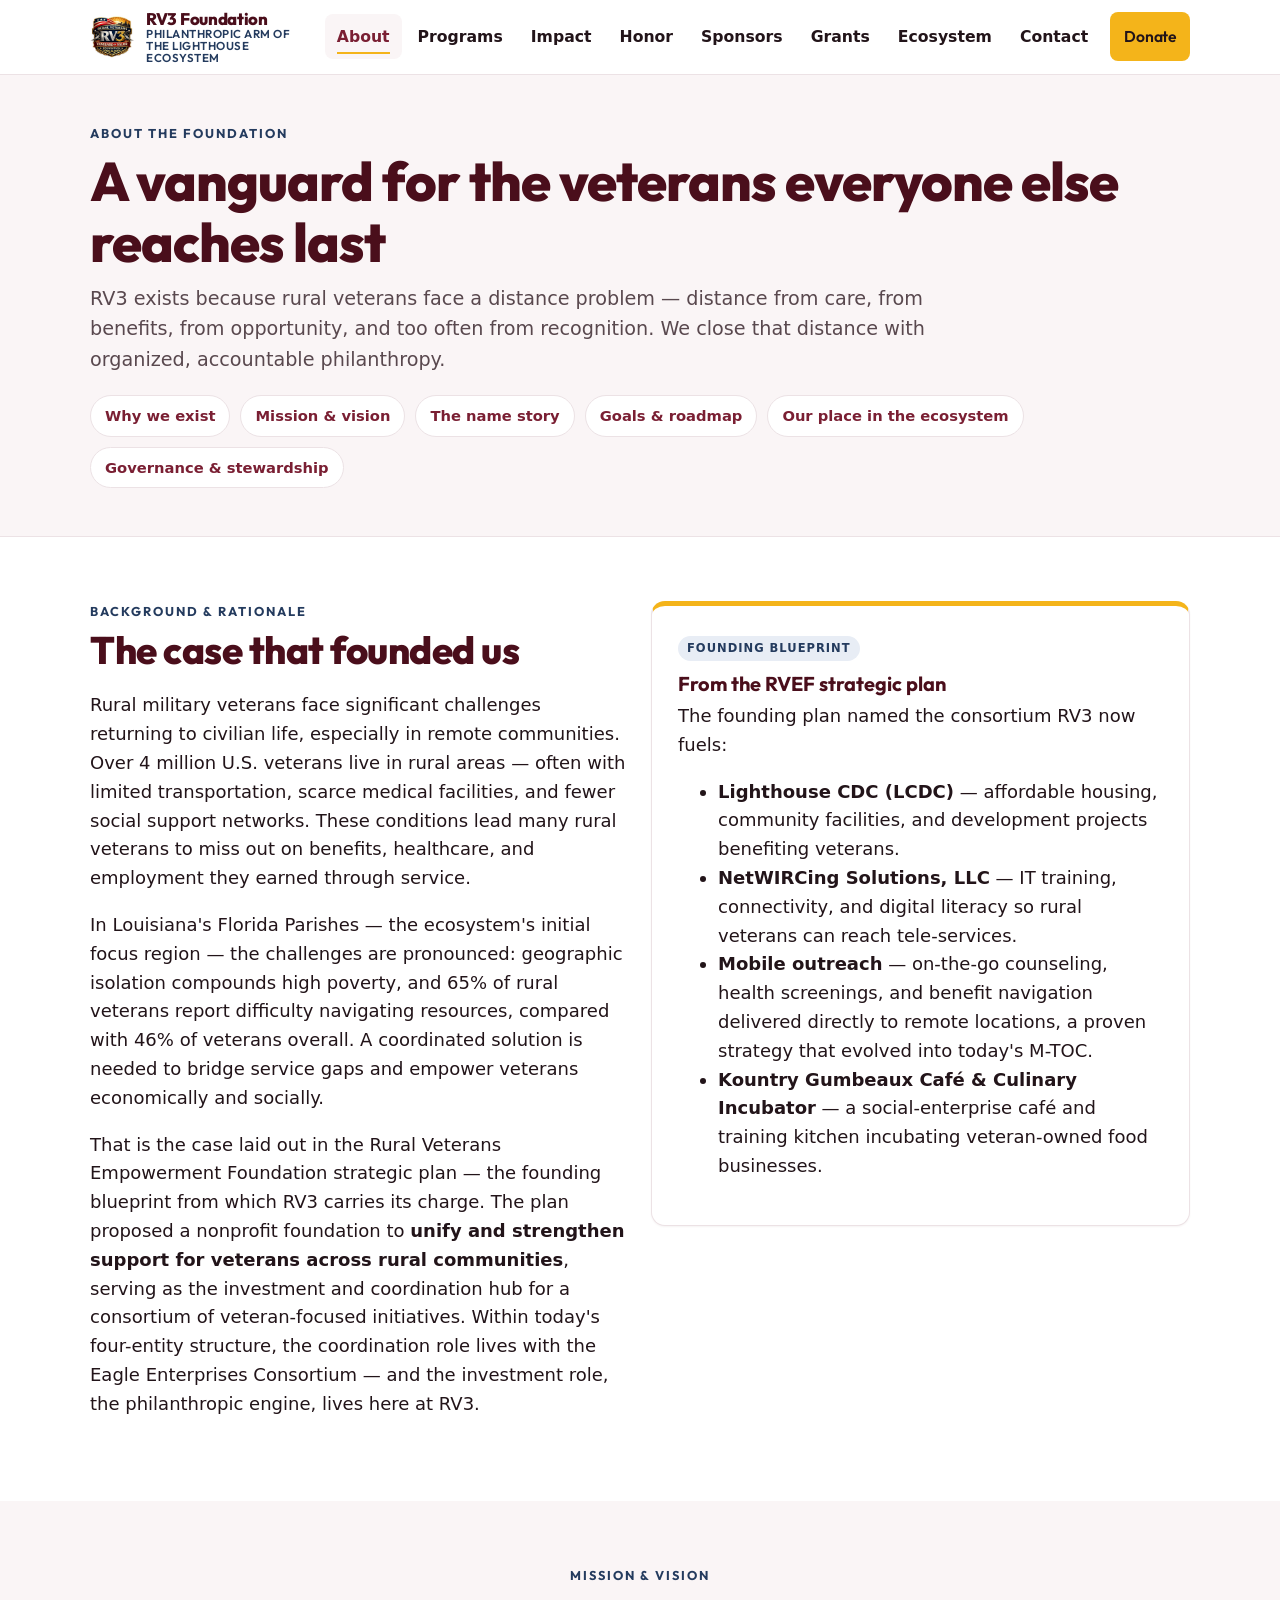
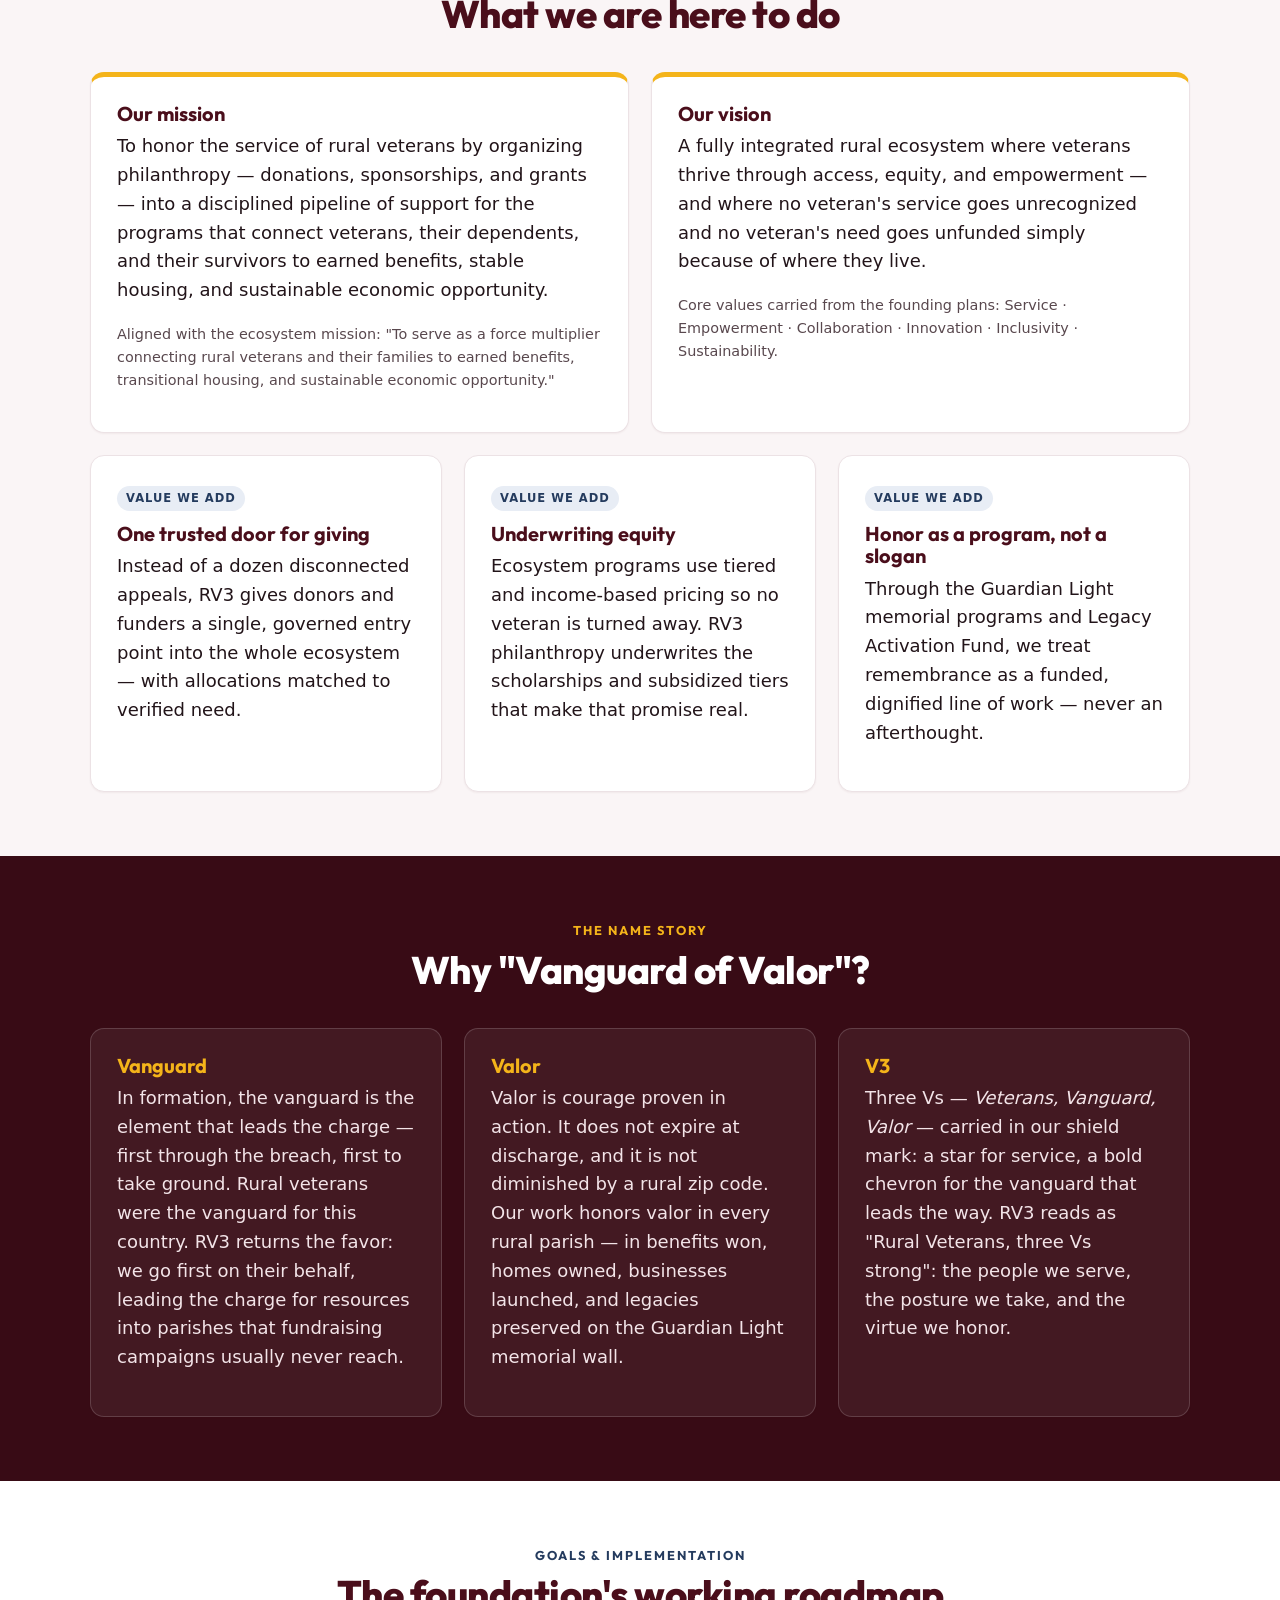
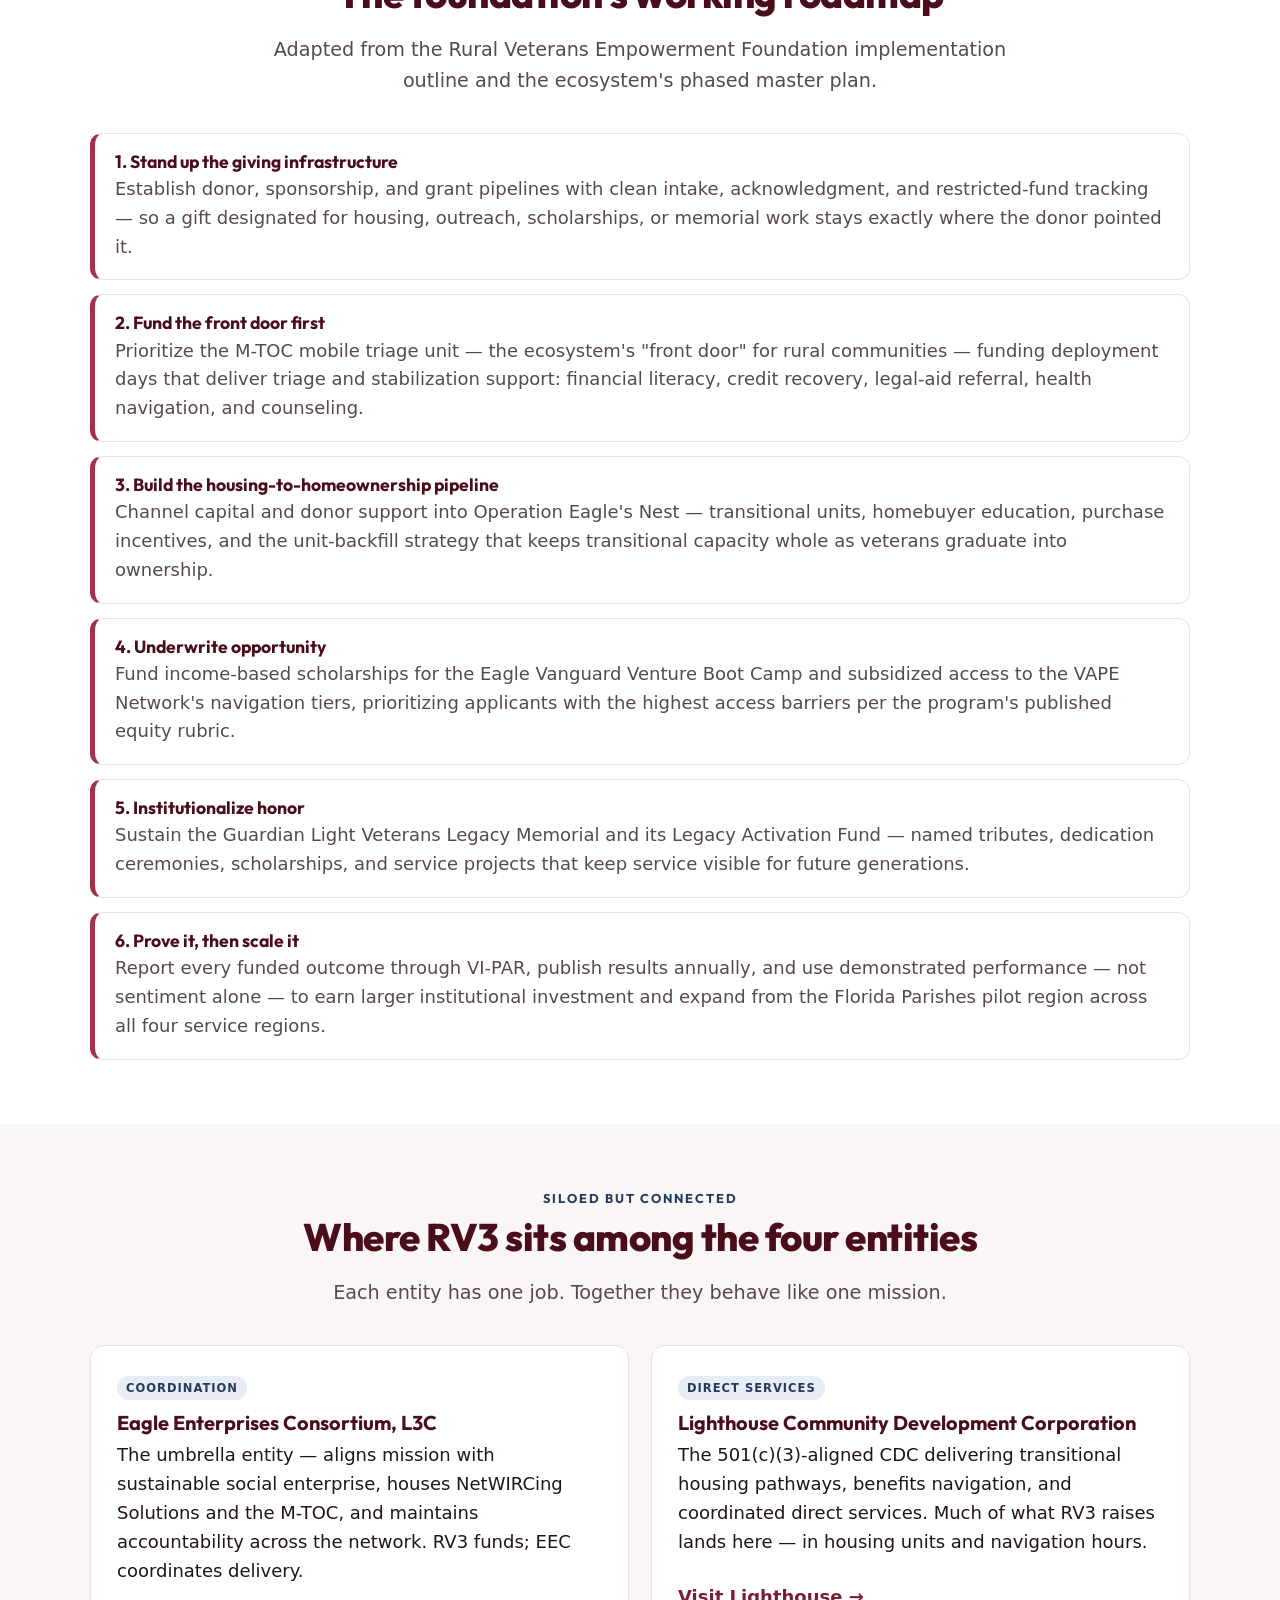
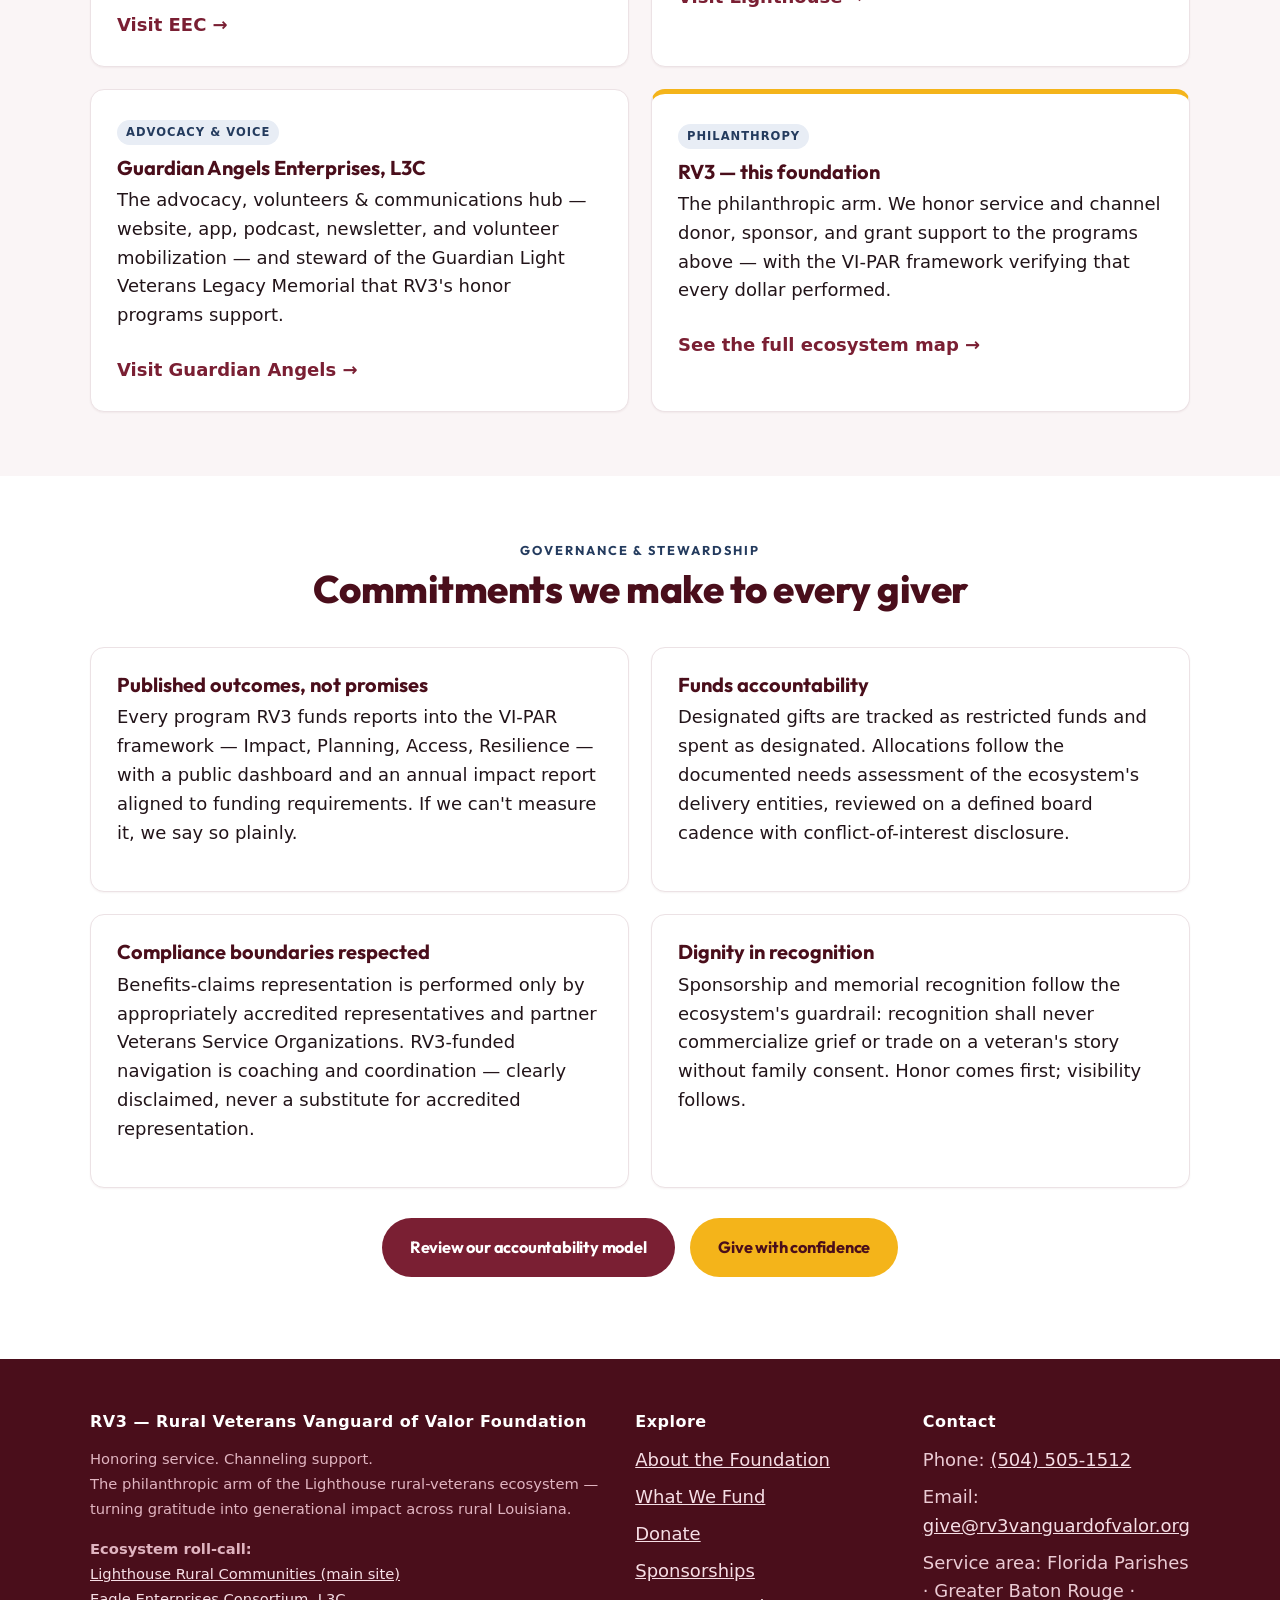
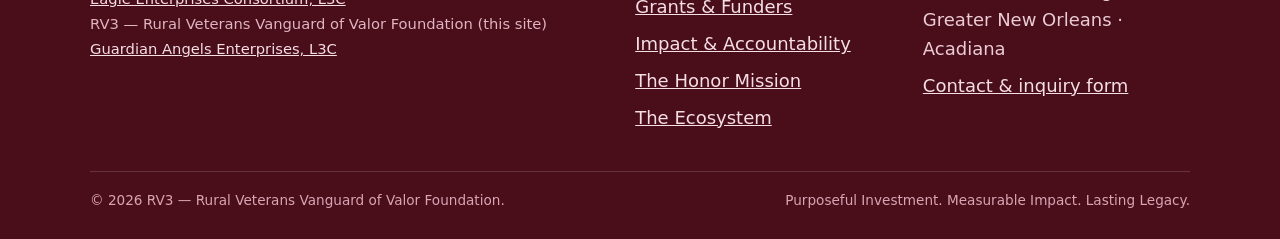
==== about.html @ c53fa7db "feat: use official entity logo as brand mark, favicon, and og-image Cropped from the main-site entit" ====
<!DOCTYPE html>
<html lang="en">
<head>
  <meta charset="UTF-8">
  <meta name="viewport" content="width=device-width, initial-scale=1.0">
  <title>About RV3 | Mission, Vision &amp; the Vanguard of Valor Story</title>
  <meta name="description" content="The mission, vision, and governance of RV3 — Rural Veterans Vanguard of Valor Foundation. Built from the Rural Veterans Empowerment Foundation strategic plan to unify and strengthen support for veterans across rural Louisiana.">
  <link rel="canonical" href="https://rv3-vanguard-of-valor.vercel.app/about">
  <meta property="og:type" content="website">
  <meta property="og:site_name" content="RV3 — Rural Veterans Vanguard of Valor Foundation">
  <meta property="og:title" content="About RV3 — Rural Veterans Vanguard of Valor Foundation">
  <meta property="og:description" content="Why a philanthropic vanguard exists for rural veterans — mission, vision, goals, and stewardship commitments.">
  <meta property="og:url" content="https://rv3-vanguard-of-valor.vercel.app/about">
  <meta property="og:image" content="https://rv3-vanguard-of-valor.vercel.app/assets/logo.png">
  <link rel="icon" type="image/png" href="assets/logo.png">
  <link rel="stylesheet" href="css/styles.css">
</head>
<body>
  <a class="skip-link" href="#main">Skip to main content</a>

  <header class="site-header">
    <div class="container">
      <nav class="nav" aria-label="Primary">
        <a class="brand" href="index.html">
          <img class="mark" src="assets/logo.png" alt="RV3 shield mark" width="44" height="44">
          <span class="brand-name">RV3 Foundation
            <span class="brand-sub">Philanthropic Arm of the Lighthouse Ecosystem</span>
          </span>
        </a>
        <button class="nav-toggle" aria-expanded="false" aria-controls="primary-nav">Menu</button>
        <ul id="primary-nav" class="nav-links">
          <li><a href="about.html" aria-current="page">About</a></li>
          <li><a href="programs.html">Programs</a></li>
          <li><a href="impact.html">Impact</a></li>
          <li><a href="honor.html">Honor</a></li>
          <li><a href="sponsors.html">Sponsors</a></li>
          <li><a href="grants.html">Grants</a></li>
          <li><a href="ecosystem.html">Ecosystem</a></li>
          <li><a href="contact.html">Contact</a></li>
          <li class="nav-cta"><a class="btn btn-gold" href="donate.html">Donate</a></li>
        </ul>
      </nav>
    </div>
  </header>

  <main id="main">

    <section class="page-hero">
      <div class="container">
        <p class="eyebrow">About the Foundation</p>
        <h1>A vanguard for the veterans everyone else reaches last</h1>
        <p class="lead" style="max-width:70ch;">RV3 exists because rural veterans face a distance problem — distance from care, from benefits, from opportunity, and too often from recognition. We close that distance with organized, accountable philanthropy.</p>
        <nav class="anchor-nav" aria-label="On this page">
          <a href="#why">Why we exist</a>
          <a href="#mission">Mission &amp; vision</a>
          <a href="#name">The name story</a>
          <a href="#roadmap">Goals &amp; roadmap</a>
          <a href="#ecosystem">Our place in the ecosystem</a>
          <a href="#stewardship">Governance &amp; stewardship</a>
        </nav>
      </div>
    </section>

    <!-- Why we exist -->
    <section class="section" id="why">
      <div class="container">
        <div class="grid grid-2" style="align-items:start;">
          <div class="prose">
            <p class="eyebrow">Background &amp; Rationale</p>
            <h2>The case that founded us</h2>
            <p>Rural military veterans face significant challenges returning to civilian life, especially in remote communities. Over 4 million U.S. veterans live in rural areas — often with limited transportation, scarce medical facilities, and fewer social support networks. These conditions lead many rural veterans to miss out on benefits, healthcare, and employment they earned through service.</p>
            <p>In Louisiana's Florida Parishes — the ecosystem's initial focus region — the challenges are pronounced: geographic isolation compounds high poverty, and 65% of rural veterans report difficulty navigating resources, compared with 46% of veterans overall. A coordinated solution is needed to bridge service gaps and empower veterans economically and socially.</p>
            <p>That is the case laid out in the Rural Veterans Empowerment Foundation strategic plan — the founding blueprint from which RV3 carries its charge. The plan proposed a nonprofit foundation to <strong>unify and strengthen support for veterans across rural communities</strong>, serving as the investment and coordination hub for a consortium of veteran-focused initiatives. Within today's four-entity structure, the coordination role lives with the Eagle Enterprises Consortium — and the investment role, the philanthropic engine, lives here at RV3.</p>
          </div>
          <div>
            <div class="card card--accent">
              <span class="tag">Founding Blueprint</span>
              <h3>From the RVEF strategic plan</h3>
              <p>The founding plan named the consortium RV3 now fuels:</p>
              <ul>
                <li><strong>Lighthouse CDC (LCDC)</strong> — affordable housing, community facilities, and development projects benefiting veterans.</li>
                <li><strong>NetWIRCing Solutions, LLC</strong> — IT training, connectivity, and digital literacy so rural veterans can reach tele-services.</li>
                <li><strong>Mobile outreach</strong> — on-the-go counseling, health screenings, and benefit navigation delivered directly to remote locations, a proven strategy that evolved into today's M-TOC.</li>
                <li><strong>Kountry Gumbeaux Café &amp; Culinary Incubator</strong> — a social-enterprise café and training kitchen incubating veteran-owned food businesses.</li>
              </ul>
            </div>
          </div>
        </div>
      </div>
    </section>

    <!-- Mission & vision -->
    <section class="section section--alt" id="mission">
      <div class="container">
        <div class="section-head">
          <p class="eyebrow">Mission &amp; Vision</p>
          <h2>What we are here to do</h2>
        </div>
        <div class="grid grid-2">
          <div class="card card--accent">
            <h3>Our mission</h3>
            <p>To honor the service of rural veterans by organizing philanthropy — donations, sponsorships, and grants — into a disciplined pipeline of support for the programs that connect veterans, their dependents, and their survivors to earned benefits, stable housing, and sustainable economic opportunity.</p>
            <p class="form-hint">Aligned with the ecosystem mission: "To serve as a force multiplier connecting rural veterans and their families to earned benefits, transitional housing, and sustainable economic opportunity."</p>
          </div>
          <div class="card card--accent">
            <h3>Our vision</h3>
            <p>A fully integrated rural ecosystem where veterans thrive through access, equity, and empowerment — and where no veteran's service goes unrecognized and no veteran's need goes unfunded simply because of where they live.</p>
            <p class="form-hint">Core values carried from the founding plans: Service · Empowerment · Collaboration · Innovation · Inclusivity · Sustainability.</p>
          </div>
        </div>
        <div class="grid grid-3" style="margin-top:22px;">
          <div class="card">
            <span class="tag">Value We Add</span>
            <h3>One trusted door for giving</h3>
            <p>Instead of a dozen disconnected appeals, RV3 gives donors and funders a single, governed entry point into the whole ecosystem — with allocations matched to verified need.</p>
          </div>
          <div class="card">
            <span class="tag">Value We Add</span>
            <h3>Underwriting equity</h3>
            <p>Ecosystem programs use tiered and income-based pricing so no veteran is turned away. RV3 philanthropy underwrites the scholarships and subsidized tiers that make that promise real.</p>
          </div>
          <div class="card">
            <span class="tag">Value We Add</span>
            <h3>Honor as a program, not a slogan</h3>
            <p>Through the Guardian Light memorial programs and Legacy Activation Fund, we treat remembrance as a funded, dignified line of work — never an afterthought.</p>
          </div>
        </div>
      </div>
    </section>

    <!-- Name story -->
    <section class="section section--dark" id="name">
      <div class="container">
        <div class="section-head">
          <p class="eyebrow" style="color:#F4B41A;">The Name Story</p>
          <h2>Why "Vanguard of Valor"?</h2>
        </div>
        <div class="grid grid-3">
          <div class="card" style="background:rgba(255,255,255,.06); border-color:rgba(255,255,255,.16);">
            <h3 style="color:#F4B41A;">Vanguard</h3>
            <p style="color:#F3E4E8;">In formation, the vanguard is the element that leads the charge — first through the breach, first to take ground. Rural veterans were the vanguard for this country. RV3 returns the favor: we go first on their behalf, leading the charge for resources into parishes that fundraising campaigns usually never reach.</p>
          </div>
          <div class="card" style="background:rgba(255,255,255,.06); border-color:rgba(255,255,255,.16);">
            <h3 style="color:#F4B41A;">Valor</h3>
            <p style="color:#F3E4E8;">Valor is courage proven in action. It does not expire at discharge, and it is not diminished by a rural zip code. Our work honors valor in every rural parish — in benefits won, homes owned, businesses launched, and legacies preserved on the Guardian Light memorial wall.</p>
          </div>
          <div class="card" style="background:rgba(255,255,255,.06); border-color:rgba(255,255,255,.16);">
            <h3 style="color:#F4B41A;">V3</h3>
            <p style="color:#F3E4E8;">Three Vs — <em>Veterans, Vanguard, Valor</em> — carried in our shield mark: a star for service, a bold chevron for the vanguard that leads the way. RV3 reads as "Rural Veterans, three Vs strong": the people we serve, the posture we take, and the virtue we honor.</p>
          </div>
        </div>
      </div>
    </section>

    <!-- Goals & roadmap -->
    <section class="section" id="roadmap">
      <div class="container">
        <div class="section-head">
          <p class="eyebrow">Goals &amp; Implementation</p>
          <h2>The foundation's working roadmap</h2>
          <p class="lead">Adapted from the Rural Veterans Empowerment Foundation implementation outline and the ecosystem's phased master plan.</p>
        </div>
        <div class="eco-list">
          <div class="eco-item">
            <div>
              <h3>1. Stand up the giving infrastructure</h3>
              <p>Establish donor, sponsorship, and grant pipelines with clean intake, acknowledgment, and restricted-fund tracking — so a gift designated for housing, outreach, scholarships, or memorial work stays exactly where the donor pointed it.</p>
            </div>
          </div>
          <div class="eco-item">
            <div>
              <h3>2. Fund the front door first</h3>
              <p>Prioritize the M-TOC mobile triage unit — the ecosystem's "front door" for rural communities — funding deployment days that deliver triage and stabilization support: financial literacy, credit recovery, legal-aid referral, health navigation, and counseling.</p>
            </div>
          </div>
          <div class="eco-item">
            <div>
              <h3>3. Build the housing-to-homeownership pipeline</h3>
              <p>Channel capital and donor support into Operation Eagle's Nest — transitional units, homebuyer education, purchase incentives, and the unit-backfill strategy that keeps transitional capacity whole as veterans graduate into ownership.</p>
            </div>
          </div>
          <div class="eco-item">
            <div>
              <h3>4. Underwrite opportunity</h3>
              <p>Fund income-based scholarships for the Eagle Vanguard Venture Boot Camp and subsidized access to the VAPE Network's navigation tiers, prioritizing applicants with the highest access barriers per the program's published equity rubric.</p>
            </div>
          </div>
          <div class="eco-item">
            <div>
              <h3>5. Institutionalize honor</h3>
              <p>Sustain the Guardian Light Veterans Legacy Memorial and its Legacy Activation Fund — named tributes, dedication ceremonies, scholarships, and service projects that keep service visible for future generations.</p>
            </div>
          </div>
          <div class="eco-item">
            <div>
              <h3>6. Prove it, then scale it</h3>
              <p>Report every funded outcome through VI-PAR, publish results annually, and use demonstrated performance — not sentiment alone — to earn larger institutional investment and expand from the Florida Parishes pilot region across all four service regions.</p>
            </div>
          </div>
        </div>
      </div>
    </section>

    <!-- Ecosystem relationship -->
    <section class="section section--alt" id="ecosystem">
      <div class="container">
        <div class="section-head">
          <p class="eyebrow">Siloed but Connected</p>
          <h2>Where RV3 sits among the four entities</h2>
          <p class="lead">Each entity has one job. Together they behave like one mission.</p>
        </div>
        <div class="grid grid-2">
          <div class="card">
            <span class="tag">Coordination</span>
            <h3>Eagle Enterprises Consortium, L3C</h3>
            <p>The umbrella entity — aligns mission with sustainable social enterprise, houses NetWIRCing Solutions and the M-TOC, and maintains accountability across the network. RV3 funds; EEC coordinates delivery.</p>
            <a class="card-cta" href="https://eagle-enterprises-consortium.vercel.app">Visit EEC</a>
          </div>
          <div class="card">
            <span class="tag">Direct Services</span>
            <h3>Lighthouse Community Development Corporation</h3>
            <p>The 501(c)(3)-aligned CDC delivering transitional housing pathways, benefits navigation, and coordinated direct services. Much of what RV3 raises lands here — in housing units and navigation hours.</p>
            <a class="card-cta" href="https://www.lighthouseruralcommunities.org">Visit Lighthouse</a>
          </div>
          <div class="card">
            <span class="tag">Advocacy &amp; Voice</span>
            <h3>Guardian Angels Enterprises, L3C</h3>
            <p>The advocacy, volunteers &amp; communications hub — website, app, podcast, newsletter, and volunteer mobilization — and steward of the Guardian Light Veterans Legacy Memorial that RV3's honor programs support.</p>
            <a class="card-cta" href="https://guardian-angels-enterprises.vercel.app">Visit Guardian Angels</a>
          </div>
          <div class="card card--accent">
            <span class="tag">Philanthropy</span>
            <h3>RV3 — this foundation</h3>
            <p>The philanthropic arm. We honor service and channel donor, sponsor, and grant support to the programs above — with the VI-PAR framework verifying that every dollar performed.</p>
            <a class="card-cta" href="ecosystem.html">See the full ecosystem map</a>
          </div>
        </div>
      </div>
    </section>

    <!-- Governance & stewardship -->
    <section class="section" id="stewardship">
      <div class="container">
        <div class="section-head">
          <p class="eyebrow">Governance &amp; Stewardship</p>
          <h2>Commitments we make to every giver</h2>
        </div>
        <div class="grid grid-2">
          <div class="card">
            <h3>Published outcomes, not promises</h3>
            <p>Every program RV3 funds reports into the VI-PAR framework — Impact, Planning, Access, Resilience — with a public dashboard and an annual impact report aligned to funding requirements. If we can't measure it, we say so plainly.</p>
          </div>
          <div class="card">
            <h3>Funds accountability</h3>
            <p>Designated gifts are tracked as restricted funds and spent as designated. Allocations follow the documented needs assessment of the ecosystem's delivery entities, reviewed on a defined board cadence with conflict-of-interest disclosure.</p>
          </div>
          <div class="card">
            <h3>Compliance boundaries respected</h3>
            <p>Benefits-claims representation is performed only by appropriately accredited representatives and partner Veterans Service Organizations. RV3-funded navigation is coaching and coordination — clearly disclaimed, never a substitute for accredited representation.</p>
          </div>
          <div class="card">
            <h3>Dignity in recognition</h3>
            <p>Sponsorship and memorial recognition follow the ecosystem's guardrail: recognition shall never commercialize grief or trade on a veteran's story without family consent. Honor comes first; visibility follows.</p>
          </div>
        </div>
        <p style="text-align:center; margin-top:30px;">
          <a class="btn btn-primary" href="impact.html">Review our accountability model</a>
          <a class="btn btn-gold" href="donate.html" style="margin-left:10px;">Give with confidence</a>
        </p>
      </div>
    </section>

  </main>

  <footer class="site-footer">
    <div class="container">
      <div class="footer-grid">
        <div>
          <h4>RV3 — Rural Veterans Vanguard of Valor Foundation</h4>
          <p class="footer-entities">Honoring service. Channeling support.<br>
          The philanthropic arm of the Lighthouse rural-veterans ecosystem — turning gratitude into generational impact across rural Louisiana.</p>
          <p class="footer-entities"><strong>Ecosystem roll-call:</strong><br>
            <a href="https://www.lighthouseruralcommunities.org">Lighthouse Rural Communities (main site)</a><br>
            <a href="https://eagle-enterprises-consortium.vercel.app">Eagle Enterprises Consortium, L3C</a><br>
            RV3 — Rural Veterans Vanguard of Valor Foundation (this site)<br>
            <a href="https://guardian-angels-enterprises.vercel.app">Guardian Angels Enterprises, L3C</a>
          </p>
        </div>
        <div>
          <h4>Explore</h4>
          <ul>
            <li><a href="about.html">About the Foundation</a></li>
            <li><a href="programs.html">What We Fund</a></li>
            <li><a href="donate.html">Donate</a></li>
            <li><a href="sponsors.html">Sponsorships</a></li>
            <li><a href="grants.html">Grants &amp; Funders</a></li>
            <li><a href="impact.html">Impact &amp; Accountability</a></li>
            <li><a href="honor.html">The Honor Mission</a></li>
            <li><a href="ecosystem.html">The Ecosystem</a></li>
          </ul>
        </div>
        <div>
          <h4>Contact</h4>
          <ul>
            <li>Phone: <a href="tel:+15045051512">(504) 505-1512</a></li>
            <li>Email: <a href="mailto:give@rv3vanguardofvalor.org">give@rv3vanguardofvalor.org</a></li>
            <li>Service area: Florida Parishes · Greater Baton Rouge · Greater New Orleans · Acadiana</li>
            <li><a href="contact.html">Contact &amp; inquiry form</a></li>
          </ul>
        </div>
      </div>
      <div class="footer-bottom">
        <span>© <span id="year">2026</span> RV3 — Rural Veterans Vanguard of Valor Foundation.</span>
        <span>Purposeful Investment. Measurable Impact. Lasting Legacy.</span>
      </div>
    </div>
  </footer>

  <script src="js/main.js"></script>
</body>
</html>
---- css/styles.css ----
/* ============================================================
   RV3 — Rural Veterans Vanguard of Valor Foundation
   Philanthropic arm of the Lighthouse rural-veterans ecosystem.
   Design system: patriot crimson / gold / slate navy on white.
   Adapted from the Lighthouse ecosystem base system.
   Text colors chosen for WCAG 2.2 AA contrast on white.
   ============================================================ */

@import url('https://fonts.googleapis.com/css2?family=Outfit:wght@500;600;700;800;900&display=swap');

:root {
  /* Brand — RV3 identity tokens */
  --crimson-900: #4A0E1B;  /* deep patriot crimson — headings, footer */
  --crimson-700: #7A1F33;  /* primary text-safe crimson on white */
  --red-500:     #A33249;  /* mid crimson — accents, borders */
  --gold-500:    #F4B41A;  /* accents/borders ONLY, never text on white */
  --gold-600:    #9A6A00;  /* gold dark enough for text on white if needed */
  --navy-700:    #243B5E;  /* slate-navy support — eyebrows/tags, text-safe */
  --navy-500:    #3A5B8C;  /* lighter navy for gradients */

  --ink:    #221419;   /* near-black with crimson cast, body text */
  --muted:  #59484E;   /* secondary text, passes AA on white */
  --line:   #ECE2E5;   /* hairlines */
  --bg:     #FFFFFF;
  --bg-alt: #FAF5F6;   /* very light crimson wash */
  --bg-dark:#380B15;   /* dark crimson section */

  --maxw: 1140px;
  --radius: 14px;
  --shadow: 0 6px 24px rgba(74,14,27,.10);
  --shadow-lg: 0 14px 40px rgba(74,14,27,.16);
  --font: "Segoe UI", system-ui, -apple-system, Roboto, Helvetica, Arial, sans-serif;
  --font-display: "Outfit", "Segoe UI", system-ui, sans-serif;
  --ease: cubic-bezier(0.16, 1, 0.3, 1);
}

* { box-sizing: border-box; }
html { scroll-behavior: smooth; }

body {
  margin: 0;
  font-family: var(--font);
  color: var(--ink);
  background: var(--bg);
  font-size: 18px;
  line-height: 1.6;
  -webkit-font-smoothing: antialiased;
}

img { max-width: 100%; height: auto; display: block; }
a { color: var(--crimson-700); }
a:hover { color: var(--red-500); }

/* Skip link for keyboard/screen-reader users */
.skip-link {
  position: absolute; left: -999px; top: 0;
  background: var(--crimson-900); color: #fff; padding: 12px 18px;
  z-index: 1000; border-radius: 0 0 8px 0;
}
.skip-link:focus { left: 0; color:#fff; }

/* Visible focus everywhere */
a:focus-visible, button:focus-visible, input:focus-visible,
select:focus-visible, textarea:focus-visible, [tabindex]:focus-visible {
  outline: 3px solid var(--gold-500);
  outline-offset: 2px;
}

.container { width: 100%; max-width: var(--maxw); margin: 0 auto; padding: 0 20px; }
.sr-only {
  position: absolute; width: 1px; height: 1px; padding: 0; margin: -1px;
  overflow: hidden; clip: rect(0,0,0,0); white-space: nowrap; border: 0;
}

/* ---------- Typography ---------- */
h1, h2, h3 { font-family: var(--font-display); line-height: 1.12; color: var(--crimson-900); margin: 0 0 .5em; }
h1 { font-size: clamp(2.1rem, 5.4vw, 3.4rem); letter-spacing: -1px; font-weight: 800; }
h2 { font-size: clamp(1.7rem, 3.6vw, 2.4rem); letter-spacing: -.5px; font-weight: 800; }
h3 { font-size: 1.25rem; }
p { margin: 0 0 1em; }
.lead { font-size: 1.2rem; color: var(--muted); }
.eyebrow {
  text-transform: uppercase; letter-spacing: 2px; font-size: .8rem; font-weight: 700;
  color: var(--navy-700); margin: 0 0 .6em;
}

/* ---------- Buttons ---------- */
.btn {
  display: inline-block; font-family: var(--font-display); font-weight: 700; font-size: 1.02rem;
  padding: 14px 26px; border-radius: 999px; text-decoration: none; letter-spacing: -.2px;
  border: 2px solid transparent; cursor: pointer;
  transition: transform .2s var(--ease), box-shadow .2s var(--ease), background .2s var(--ease);
  min-height: 48px;
}
.btn:hover { transform: translateY(-2px); box-shadow: 0 10px 22px rgba(74,14,27,.18); }
.btn:active { transform: translateY(0) scale(.98); }
.btn-primary { background: var(--crimson-700); color: #fff; }
.btn-primary:hover { background: var(--crimson-900); color:#fff; }
.btn-gold { background: var(--gold-500); color: var(--crimson-900); }
.btn-gold:hover { background: var(--gold-600); color:#fff; }
.btn-ghost { background: transparent; color: var(--crimson-700); border-color: var(--crimson-700); }
.btn-ghost:hover { background: var(--crimson-700); color:#fff; }
.btn-block { display:block; width:100%; text-align:center; }

/* ---------- Header / nav ---------- */
.site-header { position: sticky; top: 0; z-index: 100; background: #fff; border-bottom: 1px solid var(--line); }
.nav { display: flex; align-items: center; justify-content: space-between; gap: 16px; padding: 10px 0; }
.brand { display: flex; align-items: center; gap: 12px; text-decoration: none; color: var(--crimson-900); }
.brand .mark { width: 44px; height: 44px; flex: 0 0 44px; }
.brand .brand-name { font-weight: 800; font-size: 1.05rem; line-height: 1.05; color: var(--crimson-900); }
.brand .brand-sub { display:block; font-weight: 600; font-size: .72rem; letter-spacing: .5px; color: var(--navy-700); text-transform: uppercase; }

.nav-links { display: flex; align-items: center; gap: 4px; list-style: none; margin: 0; padding: 0; }
.nav-links a {
  display: block; padding: 10px 12px; text-decoration: none; color: var(--ink);
  font-weight: 600; font-size: .98rem; border-radius: 8px;
}
.nav-links a:hover, .nav-links a[aria-current="page"] { background: var(--bg-alt); color: var(--crimson-700); }
.nav-cta { margin-left: 6px; }

.nav-toggle {
  display: none; background: var(--crimson-700); color:#fff; border: 0; border-radius: 10px;
  padding: 10px 14px; font-size: 1rem; font-weight: 700; cursor: pointer; min-height: 44px;
}

@media (max-width: 1060px) {
  .nav-toggle { display: inline-block; }
  .nav-links {
    display: none; position: absolute; left: 0; right: 0; top: 100%;
    flex-direction: column; align-items: stretch; gap: 0;
    background: #fff; border-bottom: 1px solid var(--line); padding: 8px 16px 16px;
    box-shadow: var(--shadow);
  }
  .nav-links.open { display: flex; }
  .nav-links a { padding: 14px 8px; border-bottom: 1px solid var(--line); }
  .nav-cta { margin: 10px 0 0; }
  .site-header .container { position: relative; }
}

/* ---------- Sections ---------- */
.section { padding: 64px 0; }
.section--alt { background: var(--bg-alt); }
.section--dark { background: var(--bg-dark); color: #F3E4E8; }
.section--dark h1, .section--dark h2, .section--dark h3 { color: #fff; }
.section--dark .lead { color: #E2C3CC; }
.section-head { max-width: 760px; margin: 0 auto 36px; text-align: center; }

/* ---------- Hero ---------- */
.hero {
  background:
    radial-gradient(900px 400px at 80% -10%, rgba(244,180,26,.18), transparent 60%),
    linear-gradient(160deg, var(--crimson-900), var(--crimson-700) 70%);
  color: #fff; padding: 72px 0 80px;
}
.hero h1 { color: #fff; max-width: 18ch; }
.hero .lead { color: #F2D9DF; max-width: 60ch; }
.hero .hero-ctas { display: flex; flex-wrap: wrap; gap: 14px; margin-top: 26px; }
.hero .trust-row { margin-top: 28px; color:#E8C6CF; font-size:.95rem; display:flex; flex-wrap:wrap; gap:8px 22px; }
.hero .trust-row b { color:#fff; }

/* ---------- Grid / cards ---------- */
.grid { display: grid; gap: 22px; }
.grid-2 { grid-template-columns: repeat(2, 1fr); }
.grid-3 { grid-template-columns: repeat(3, 1fr); }
.grid-4 { grid-template-columns: repeat(4, 1fr); }
@media (max-width: 900px) { .grid-3, .grid-4 { grid-template-columns: repeat(2, 1fr); } }
@media (max-width: 600px) { .grid-2, .grid-3, .grid-4 { grid-template-columns: 1fr; } }

.card {
  background: #fff; border: 1px solid var(--line); border-radius: var(--radius);
  padding: 26px; box-shadow: 0 1px 2px rgba(74,14,27,.05); height: 100%;
  transition: transform .25s var(--ease), box-shadow .25s var(--ease), border-color .25s var(--ease);
}
.card:hover { transform: translateY(-4px); box-shadow: var(--shadow-lg); border-color: #E3CDD3; }
.card .card-cta { transition: transform .2s var(--ease); }
.card:hover .card-cta { transform: translateX(3px); }
.card--accent { border-top: 5px solid var(--gold-500); }
.card h3 { margin-bottom: .35em; }
.card .tag { display:inline-block; font-size:.72rem; font-weight:700; letter-spacing:1px; text-transform:uppercase;
  color: var(--navy-700); background: #E8EDF5; padding: 3px 9px; border-radius: 999px; margin-bottom: 12px; }
.card .card-cta { display:inline-block; margin-top: 8px; font-weight:700; text-decoration:none; color: var(--crimson-700); }
.card .card-cta::after { content: " →"; }

.icon-badge {
  width: 52px; height: 52px; border-radius: 12px; display:grid; place-items:center;
  background: var(--bg-alt); margin-bottom: 14px; color: var(--crimson-700); font-size: 1.5rem;
}

/* ---------- Ecosystem rows ---------- */
.eco-list { display:grid; gap: 14px; }
.eco-item { display:flex; gap:16px; align-items:flex-start; background:#fff; border:1px solid var(--line);
  border-left: 5px solid var(--red-500); border-radius: 12px; padding: 18px 20px; }
.eco-item h3 { margin: 0 0 .2em; font-size: 1.1rem; }
.eco-item p { margin: 0; color: var(--muted); }

/* ---------- Stats ---------- */
.stats { display:grid; grid-template-columns: repeat(4,1fr); gap: 18px; }
@media (max-width: 700px){ .stats { grid-template-columns: repeat(2,1fr); } }
.stat { text-align:center; padding: 18px; }
.stat b { display:block; font-size: 2rem; color: var(--gold-600); }
.stat span { color: var(--muted); font-size: .95rem; }
/* On the dark band, stats must be light for contrast */
.section--dark .stat b { color: #F4B41A; }
.section--dark .stat span { color: #F3E4E8; }

/* Metric cards — clickable stat tiles that link out to a live dashboard. */
.metric-grid { display:grid; grid-template-columns: repeat(4,1fr); gap: 18px; }
@media (max-width: 860px){ .metric-grid { grid-template-columns: repeat(2,1fr); } }
@media (max-width: 480px){ .metric-grid { grid-template-columns: 1fr; } }
a.metric-card {
  display: block; text-align: center; text-decoration: none;
  background: #fff; border: 1px solid var(--line); border-radius: var(--radius);
  padding: 26px 18px; box-shadow: 0 1px 2px rgba(74,14,27,.05);
  transition: transform .25s var(--ease), box-shadow .25s var(--ease), border-color .25s var(--ease);
}
a.metric-card:hover { transform: translateY(-4px); box-shadow: var(--shadow-lg); border-color: #E3CDD3; }
.metric-card .metric-value { font-family: var(--font-display); font-weight: 900; font-size: 2.5rem; color: var(--gold-600); line-height: 1; }
.metric-card .metric-label { display: block; color: var(--ink); font-weight: 600; font-size: .92rem; margin-top: 10px; }
.metric-card .metric-trend {
  display: inline-block; margin-top: 12px; font-size: .72rem; font-weight: 700; letter-spacing: .3px;
  padding: 3px 10px; border-radius: 999px; background: #E8EDF5; color: var(--navy-700);
}
.metric-card .metric-view { display: block; margin-top: 14px; font-size: .82rem; font-weight: 700; color: var(--crimson-700); }
.metric-card .metric-view::after { content: " \2192"; }

/* ---------- Forms ---------- */
.form-wrap { background:#fff; border:1px solid var(--line); border-radius: var(--radius); padding: 28px; box-shadow: var(--shadow); }
.field { margin-bottom: 18px; }
.field label { display:block; font-weight: 700; margin-bottom: 6px; color: var(--ink); }
.field .req { color: #B00020; }
.field input, .field select, .field textarea {
  width: 100%; padding: 13px 14px; font-size: 1rem; font-family: inherit;
  border: 2px solid var(--line); border-radius: 10px; background: #fff; color: var(--ink);
}
.field input:focus, .field select:focus, .field textarea:focus { border-color: var(--red-500); }
.field textarea { min-height: 120px; resize: vertical; }
.checkrow { display:grid; grid-template-columns: repeat(2,1fr); gap: 8px 18px; }
@media (max-width:600px){ .checkrow { grid-template-columns:1fr; } }
.checkrow label { font-weight: 500; display:flex; gap:10px; align-items:center; }
.checkrow input { width:auto; }
.form-hint { font-size: .9rem; color: var(--muted); }
.form-status { margin-top: 16px; padding: 14px 16px; border-radius: 10px; font-weight: 600; display:none; }
.form-status.show { display:block; }
.form-status.ok { background:#E8EDF5; color: var(--navy-700); border:1px solid #C4D2E6; }
.form-status.err { background:#FDECEE; color:#B00020; border:1px solid #f3c2c8; }

/* ---------- CTA band (slate-navy support color) ---------- */
.cta-band { background: linear-gradient(160deg, var(--navy-700), var(--navy-500)); color:#fff; }
.cta-band h2 { color:#fff; }
.cta-band .lead { color:#D7E1EF; }
.cta-band .btn-ghost { color:#fff; border-color:#fff; }
.cta-band .btn-ghost:hover { background:#fff; color: var(--navy-700); }

/* ---------- Footer ---------- */
.site-footer { background: var(--crimson-900); color: #EBCBD4; padding: 50px 0 28px; }
.site-footer a { color: #F6DEE5; }
.footer-grid { display:grid; grid-template-columns: 2fr 1fr 1fr; gap: 30px; }
@media (max-width: 800px){ .footer-grid { grid-template-columns: 1fr; } }
.site-footer h4 { color:#fff; margin: 0 0 12px; font-size: 1rem; letter-spacing:.5px; }
.site-footer ul { list-style:none; margin:0; padding:0; }
.site-footer li { margin-bottom: 8px; }
.footer-entities { font-size:.92rem; line-height:1.7; color:#E0B4C0; }
.footer-bottom { border-top:1px solid rgba(255,255,255,.15); margin-top: 30px; padding-top: 18px;
  font-size:.85rem; color:#D9A5B3; display:flex; flex-wrap:wrap; justify-content:space-between; gap:10px; }

/* ---------- Images (graceful: missing files hide themselves) ---------- */
.entity-logo {
  width: 76px; height: 76px; flex: 0 0 76px; object-fit: contain;
  border-radius: 12px; background: #fff; padding: 6px; border: 1px solid var(--line);
}
.entity-logo--dark { background: #0c0c0c; border-color: #0c0c0c; }
.embed-16x9 { position: relative; width: 100%; aspect-ratio: 16 / 9; border-radius: var(--radius);
  overflow: hidden; box-shadow: var(--shadow); border: 1px solid var(--line); background: #0c0c0c; }
.embed-16x9 iframe { position: absolute; inset: 0; width: 100%; height: 100%; border: 0; }
.brandshot {
  width: 100%; border-radius: var(--radius); border: 1px solid var(--line);
  box-shadow: var(--shadow); object-fit: cover; background: var(--bg-alt);
}
figure.media { margin: 0; }
figure.media figcaption { font-size: .92rem; color: var(--muted); margin-top: 10px; text-align: center; }
.hero-seal {
  width: clamp(180px, 26vw, 300px); height: auto; filter: drop-shadow(0 14px 34px rgba(0,0,0,.35));
}

/* ---------- Misc ---------- */
.breadcrumb { font-size:.9rem; color: var(--muted); padding: 14px 0 0; }
.page-hero { background: var(--bg-alt); padding: 48px 0; border-bottom:1px solid var(--line); }
.page-hero h1 { margin-bottom:.2em; }
.anchor-nav { display:flex; flex-wrap:wrap; gap:10px; margin-top: 18px; }
.anchor-nav a { background:#fff; border:1px solid var(--line); padding:8px 14px; border-radius:999px;
  text-decoration:none; font-weight:600; font-size:.92rem; color: var(--crimson-700); }
.anchor-nav a:hover { background: var(--crimson-700); color:#fff; }
.prose { max-width: 760px; }
.prose ul { padding-left: 1.2em; }
.prose li { margin-bottom: .4em; }
.tiers { display:grid; grid-template-columns:repeat(3,1fr); gap:22px; }
@media (max-width:800px){ .tiers{ grid-template-columns:1fr; } }
.tier { border:1px solid var(--line); border-radius:var(--radius); padding:26px; background:#fff; box-shadow:var(--shadow); }
.tier.featured { border:2px solid var(--gold-500); }
.tier .price { font-size:1.8rem; font-weight:800; color:var(--crimson-700); margin:.2em 0; }
.notice { background:#FFF8E6; border:1px solid var(--gold-500); border-radius:12px; padding:16px 18px; color:#5a4a12; }

/* ---------- Taste pass: display brand, kinetic links, hero beam ---------- */
.brand .brand-name { font-family: var(--font-display); letter-spacing: -.3px; }
.eyebrow { font-family: var(--font-display); }

/* Animated underline on primary nav (desktop) */
@media (min-width: 1061px) {
  .nav-links > li:not(.nav-cta) > a { position: relative; }
  .nav-links > li:not(.nav-cta) > a::after {
    content: ""; position: absolute; left: 12px; right: 12px; bottom: 5px; height: 2px;
    background: var(--gold-500); transform: scaleX(0); transform-origin: left;
    transition: transform .25s var(--ease);
  }
  .nav-links > li:not(.nav-cta) > a:hover::after,
  .nav-links > li:not(.nav-cta) > a[aria-current="page"]::after { transform: scaleX(1); }
}

/* Hero: slow sweeping honor beam behind the headline (decorative, gold on crimson) */
.hero { position: relative; overflow: hidden; }
.hero::before {
  content: ""; position: absolute; top: -20%; right: -10%; width: 70%; height: 140%;
  background: conic-gradient(from 200deg at 70% 30%, rgba(244,180,26,.20), transparent 28%, transparent 72%, rgba(244,180,26,.14));
  filter: blur(6px); pointer-events: none; transform-origin: 70% 30%;
  animation: beam 14s linear infinite; z-index: 0;
}
.hero .container { position: relative; z-index: 1; }
@keyframes beam { to { transform: rotate(360deg); } }

/* Section rhythm: a touch more air at the top of the page */
.hero { padding-top: 84px; }

/* Tier featured subtle lift */
.tier.featured { transform: translateY(-6px); }
.tier { transition: transform .25s var(--ease), box-shadow .25s var(--ease); }
.tier:hover { transform: translateY(-8px); box-shadow: var(--shadow-lg); }

/* Accessibility: honor reduced-motion — kill all non-essential motion */
@media (prefers-reduced-motion: reduce) {
  * { animation-duration: .001ms !important; animation-iteration-count: 1 !important;
      transition-duration: .001ms !important; scroll-behavior: auto !important; }
  .hero::before { animation: none; }
}
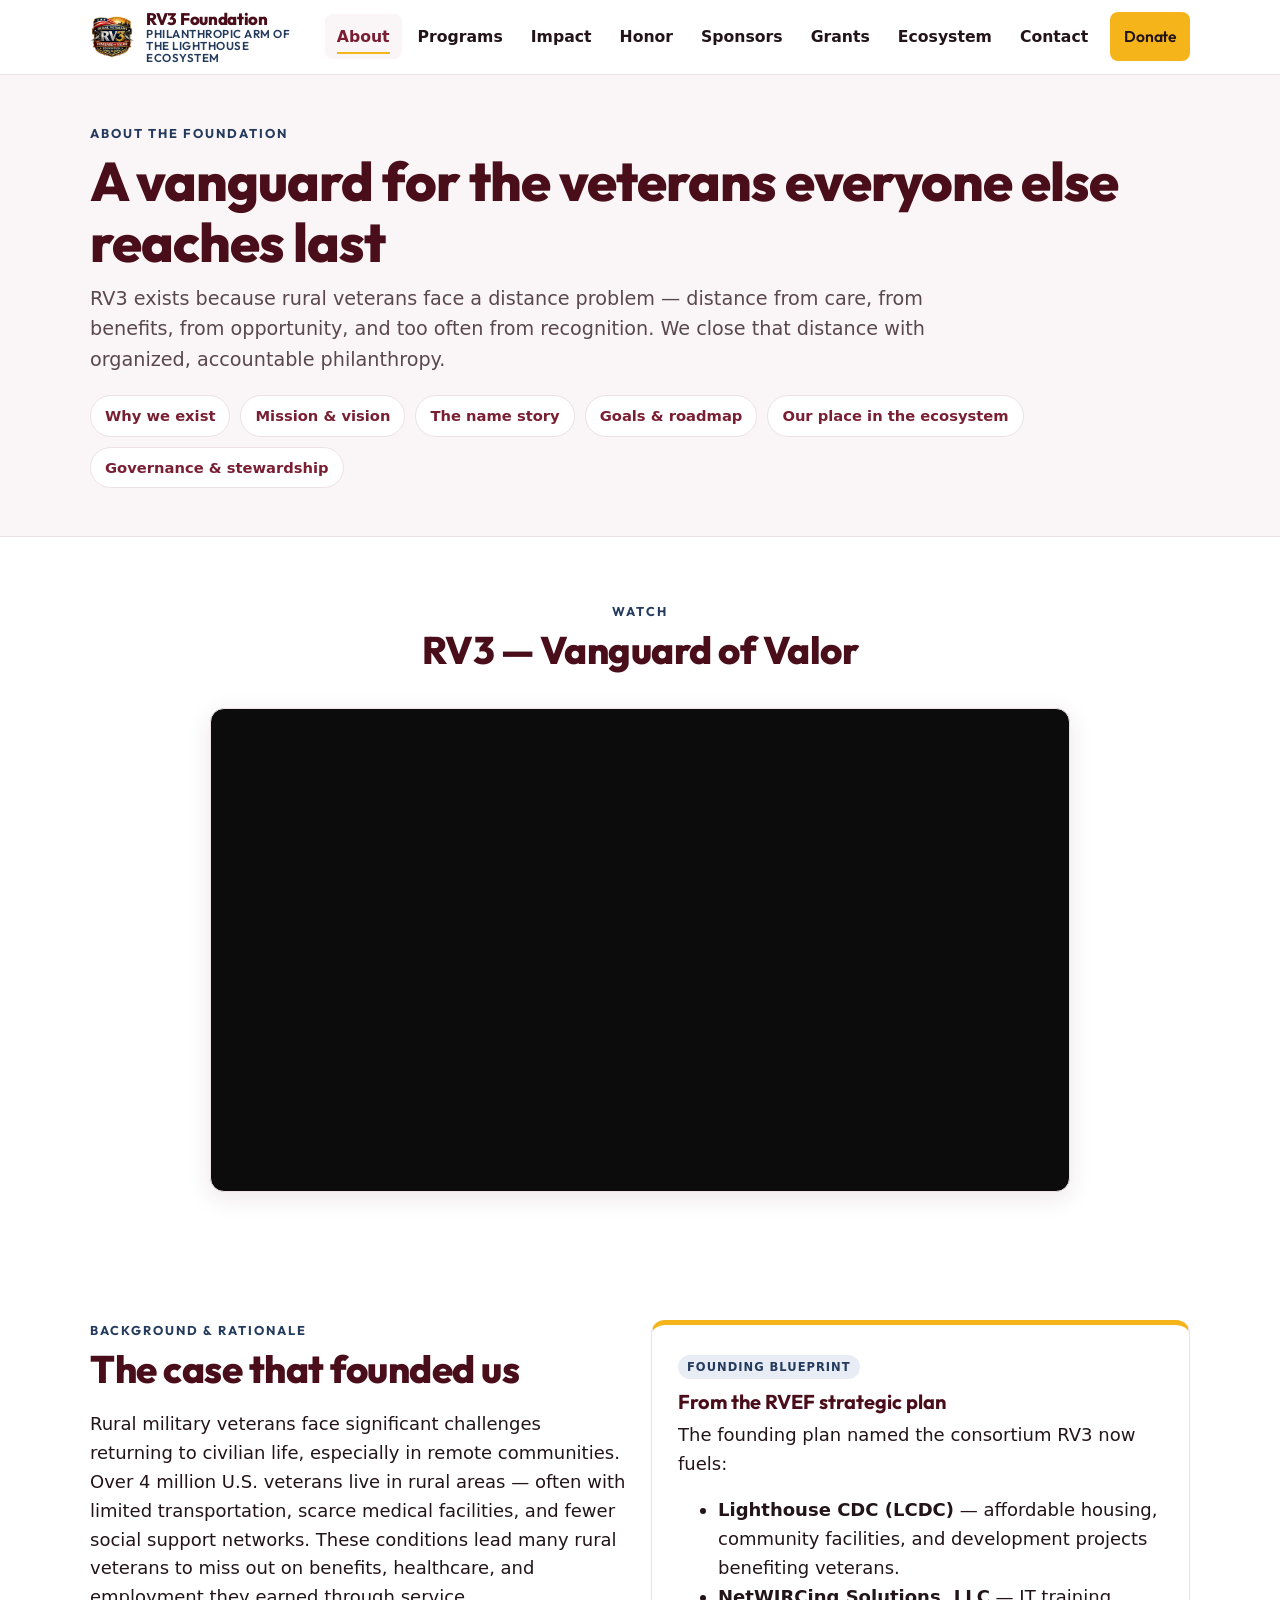
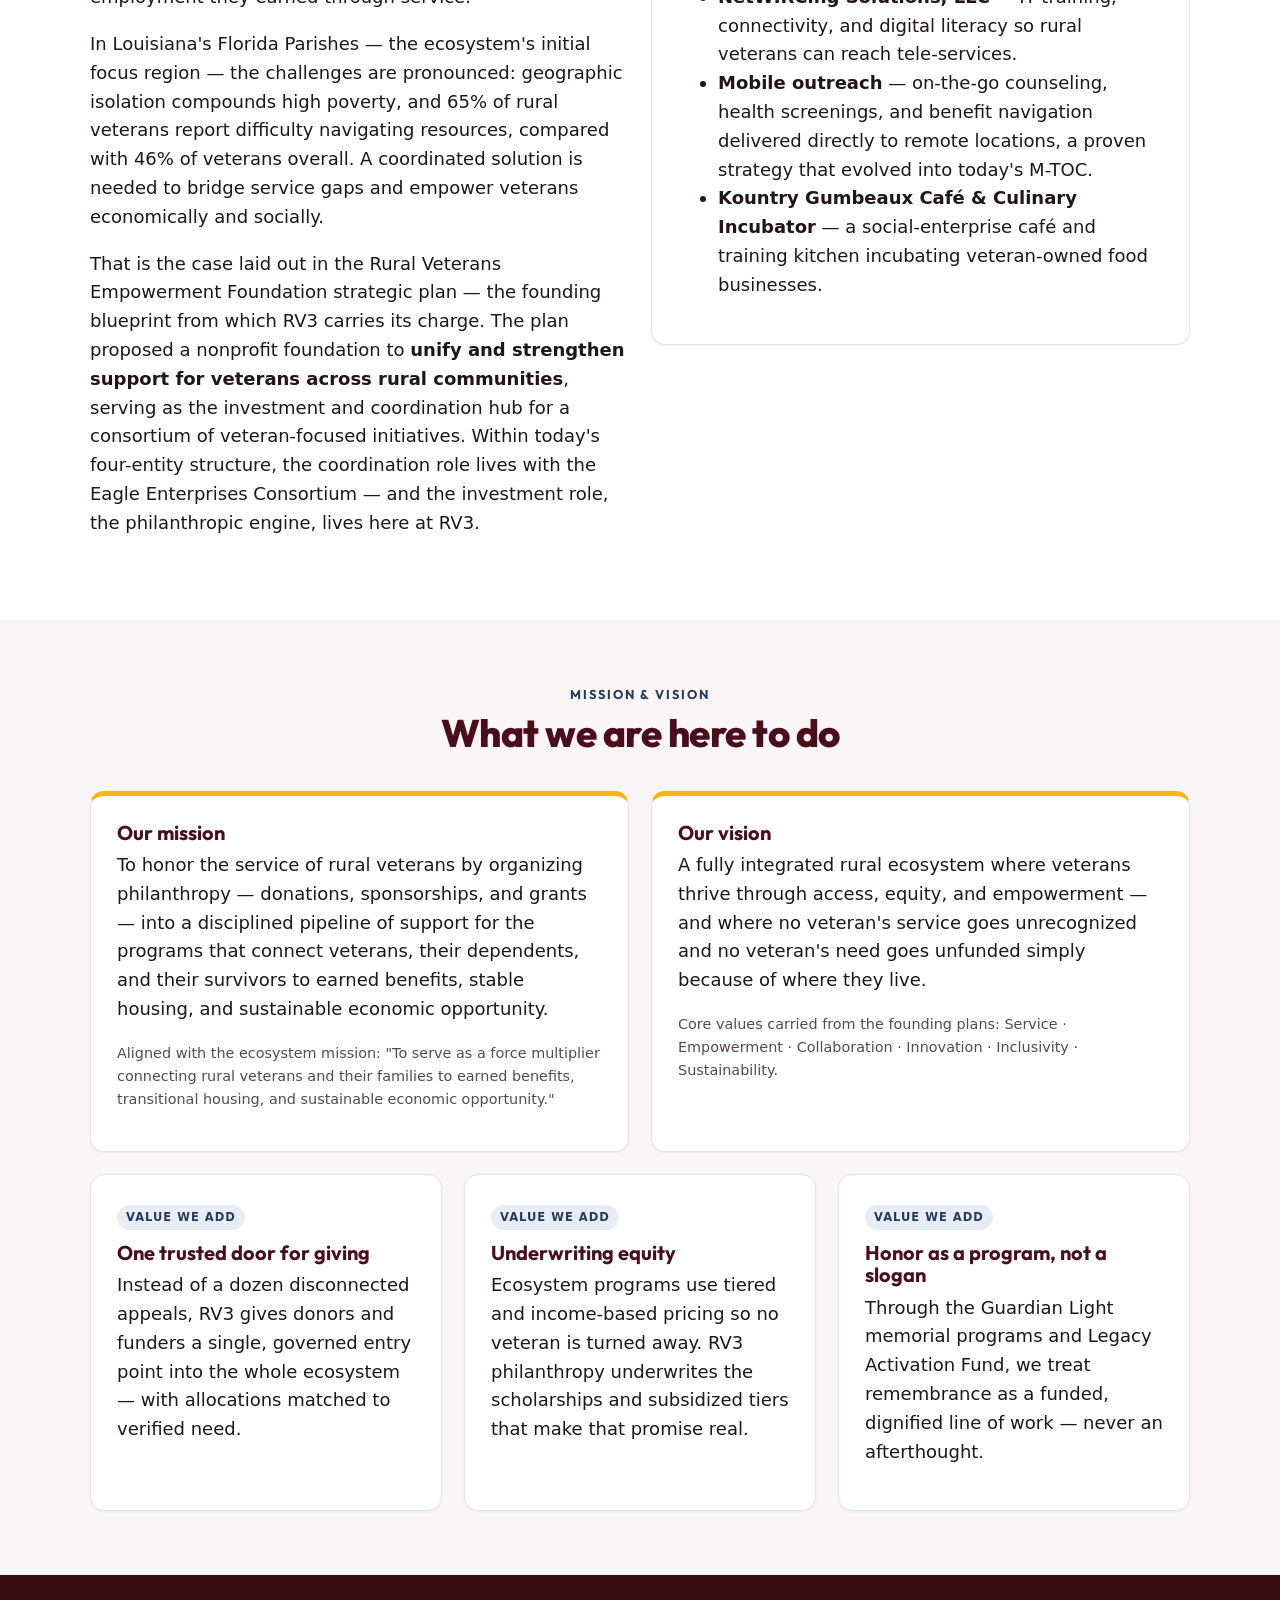
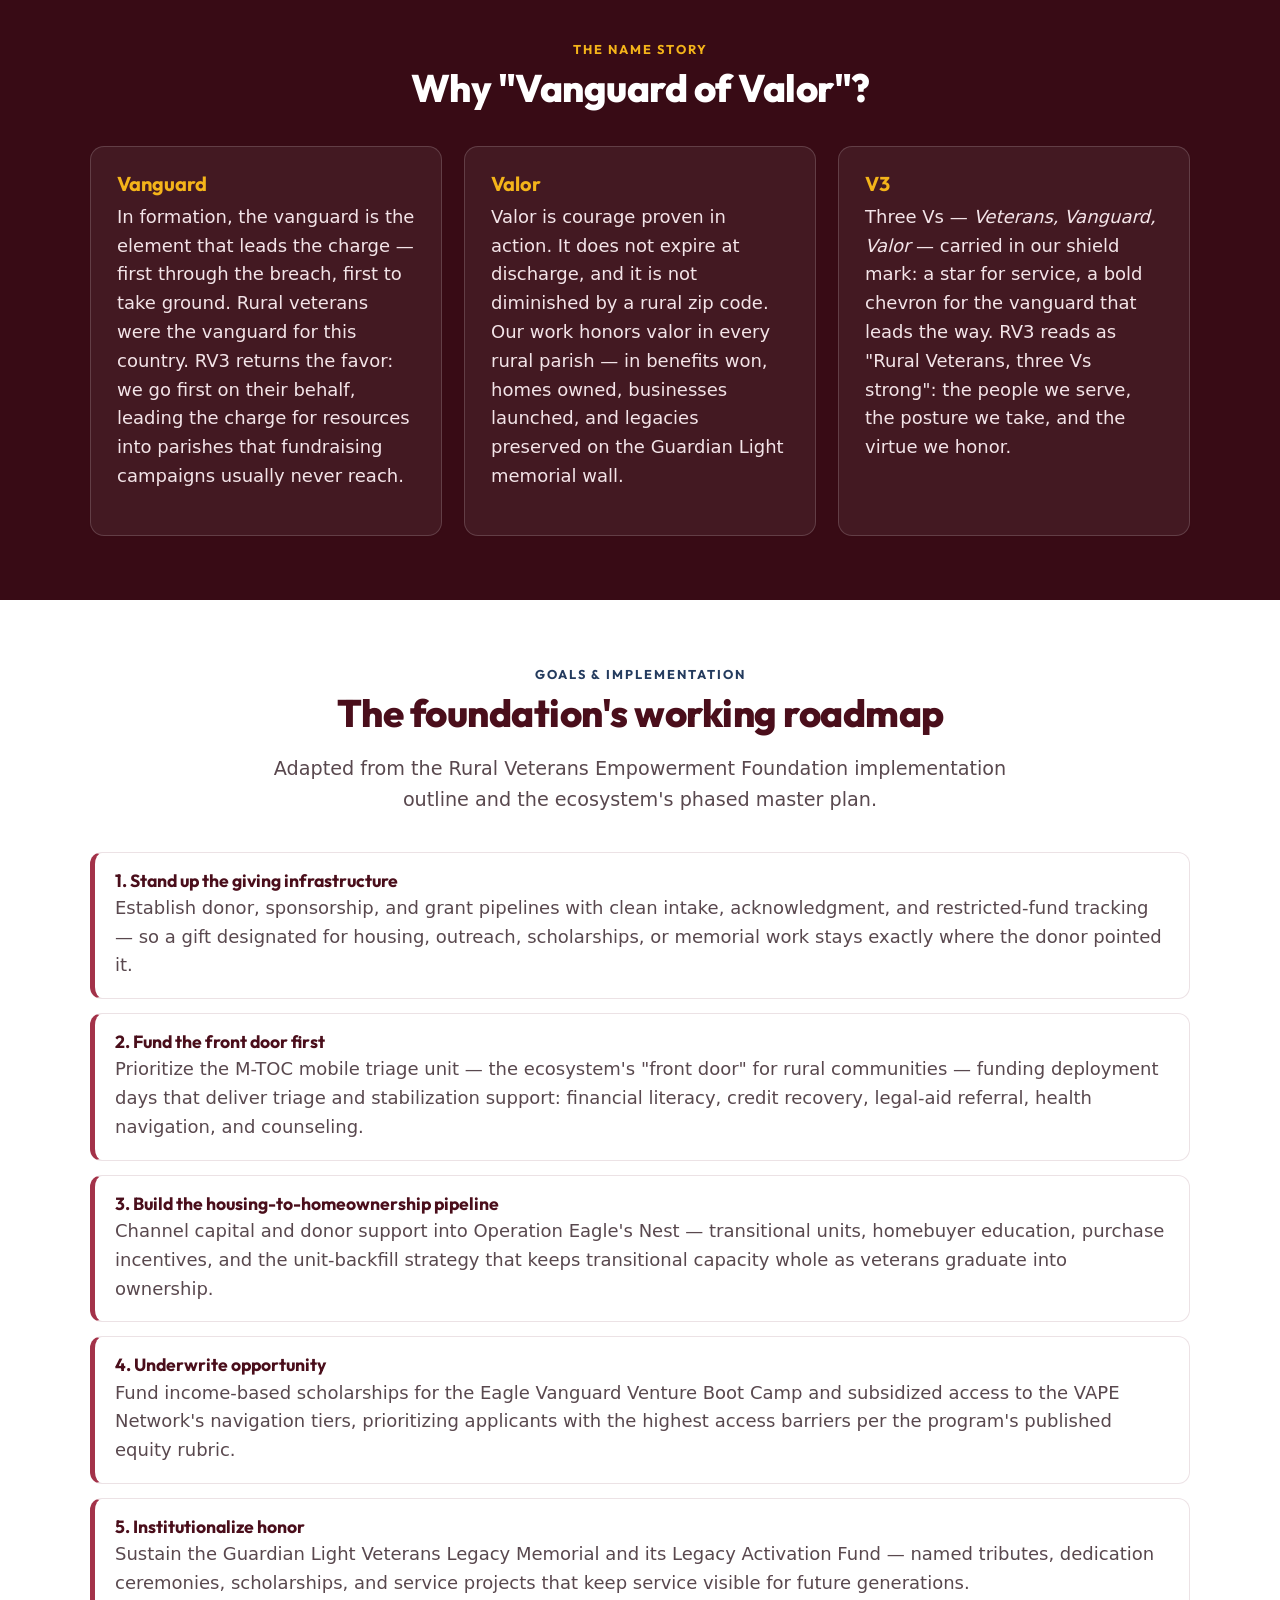
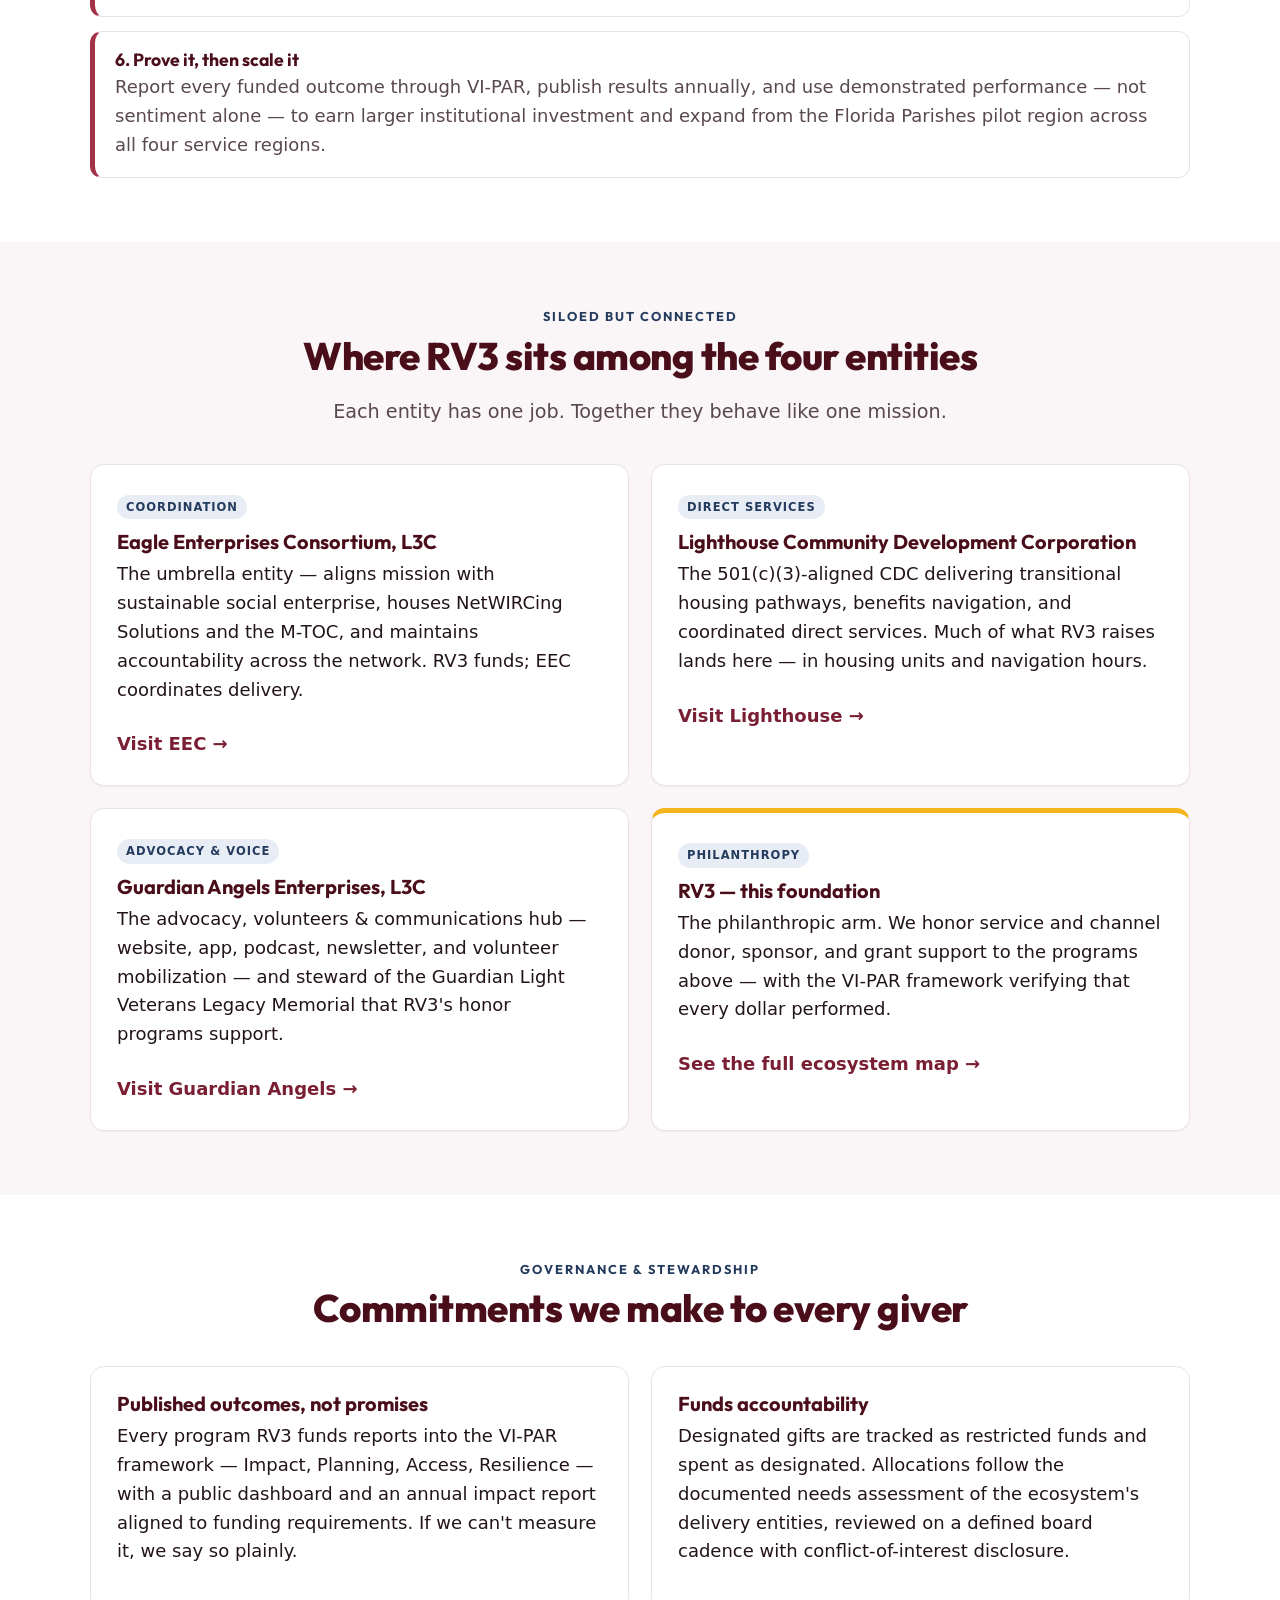
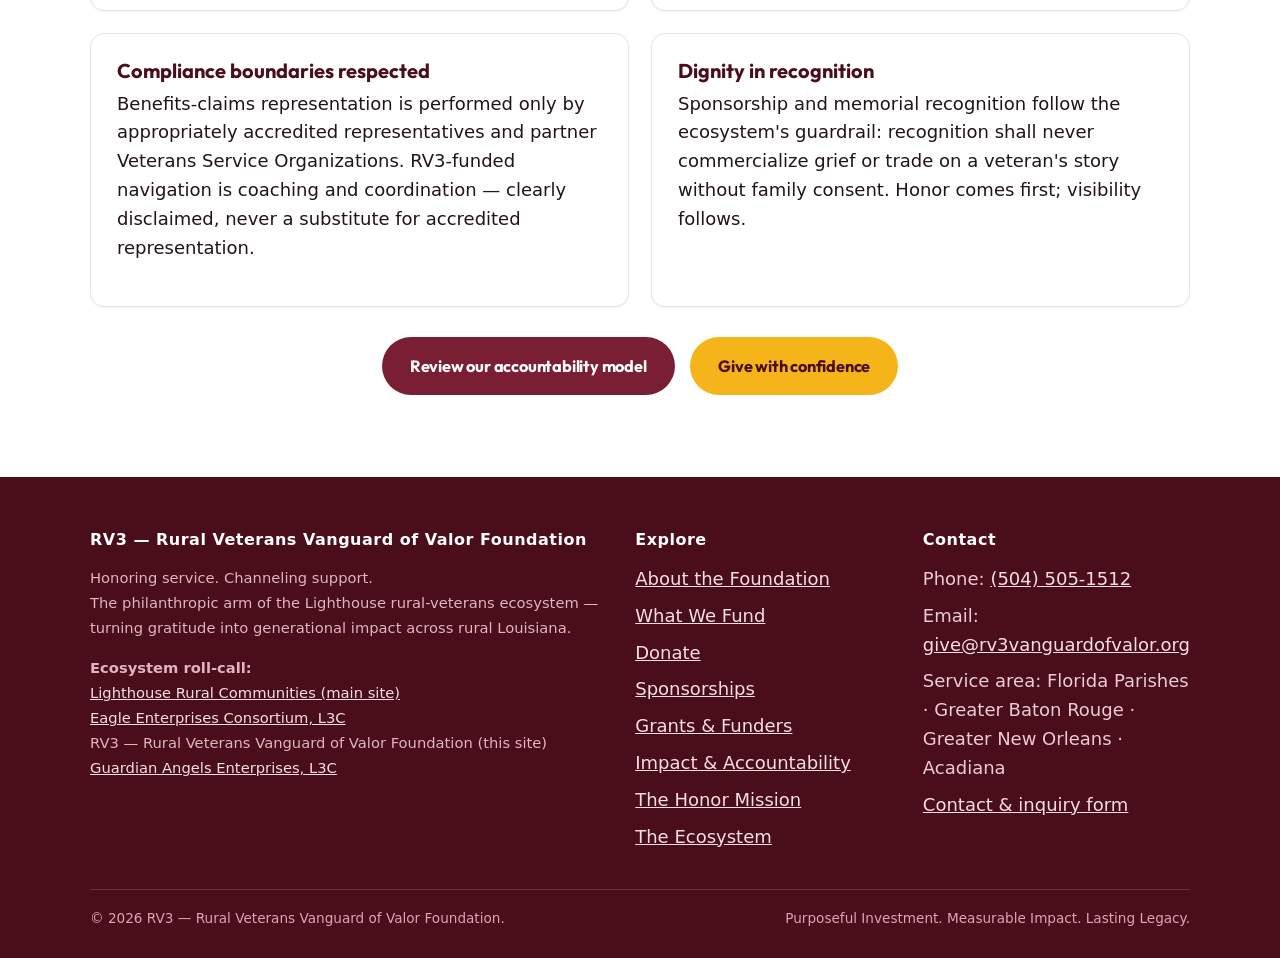
==== commit ced15f53: "Add ecosystem film embed (Watch section) Co-Authored-By: Claude Fable 5 <noreply@anthropic.com> Clau" ====
--- a/about.html
+++ b/about.html
@@ -62,6 +62,13 @@
     </section>
 
     <!-- Why we exist -->
+    <section class="section" id="film">
+      <div class="container" style="max-width:900px">
+        <div class="section-head" style="text-align:center"><p class="eyebrow">Watch</p><h2>RV3 &mdash; Vanguard of Valor</h2></div>
+        <div class="embed-16x9"><iframe src="https://www.youtube-nocookie.com/embed/4YIrjQS4bdg" title="RV3 &mdash; Vanguard of Valor" loading="lazy" allow="accelerometer; encrypted-media; gyroscope; picture-in-picture" allowfullscreen></iframe></div>
+      </div>
+    </section>
+
     <section class="section" id="why">
       <div class="container">
         <div class="grid grid-2" style="align-items:start;">
--- a/css/styles.css
+++ b/css/styles.css
@@ -341,3 +341,39 @@
       transition-duration: .001ms !important; scroll-behavior: auto !important; }
   .hero::before { animation: none; }
 }
+
+/* ---------- Click-to-zoom lightbox (ported from main-site memorial) ---------- */
+#glb { position: fixed; inset: 0; background: rgba(20,12,38,.93); display: none; align-items: center; justify-content: center; z-index: 9999; padding: 24px; cursor: zoom-out; }
+#glb.open { display: flex; }
+#glb img { max-width: 94vw; max-height: 90vh; border-radius: 8px; box-shadow: 0 24px 70px rgba(0,0,0,.6); }
+#glb .glb-x { position: absolute; top: 16px; right: 26px; color: #fff; font-size: 38px; line-height: 1; cursor: pointer; font-weight: 300; }
+img[data-glb] { cursor: zoom-in; }
+
+/* === FX pack: consistent motion across the ecosystem === */
+#fx-progress { position: fixed; top: 0; left: 0; height: 3px; width: 0;
+  background: linear-gradient(90deg, var(--gold-500), var(--gold-600)); z-index: 300;
+  border-radius: 0 2px 2px 0; pointer-events: none; }
+.site-header { transition: box-shadow .3s ease; }
+.site-header.fx-scrolled { box-shadow: 0 6px 24px -12px rgba(10,10,30,.35); }
+.fx-reveal { opacity: 0; transform: translateY(18px);
+  transition: opacity .6s ease, transform .6s cubic-bezier(.22,.9,.36,1); }
+.fx-reveal.fx-in { opacity: 1; transform: none; }
+.card:not(.door-card) { position: relative; overflow: hidden; }
+.card:not(.door-card)::before { content: ""; position: absolute; top: 0; left: -80%;
+  width: 55%; height: 100%; transform: skewX(-18deg); pointer-events: none;
+  background: linear-gradient(105deg, transparent 20%, rgba(255,255,255,.4), transparent 80%);
+  transition: left .65s ease; z-index: 1; }
+.card:not(.door-card):hover::before { left: 130%; }
+.card:hover { border-color: var(--gold-500); }
+figure.media img { transition: transform .55s cubic-bezier(.22,.9,.36,1); }
+figure.media:hover img { transform: scale(1.03); }
+.hero-seal { animation: fx-float 6s ease-in-out infinite; }
+@keyframes fx-float { 0%,100% { transform: translateY(0); } 50% { transform: translateY(-8px); } }
+.btn { transition: transform .2s ease, box-shadow .2s ease, background .2s ease, color .2s ease; }
+.btn:hover { transform: translateY(-2px); box-shadow: 0 8px 20px -8px rgba(10,10,30,.45); }
+@media (prefers-reduced-motion: reduce) {
+  .fx-reveal { opacity: 1; transform: none; transition: none; }
+  .hero-seal { animation: none; }
+  .card:not(.door-card)::before { display: none; }
+  figure.media:hover img, .btn:hover { transform: none; }
+}
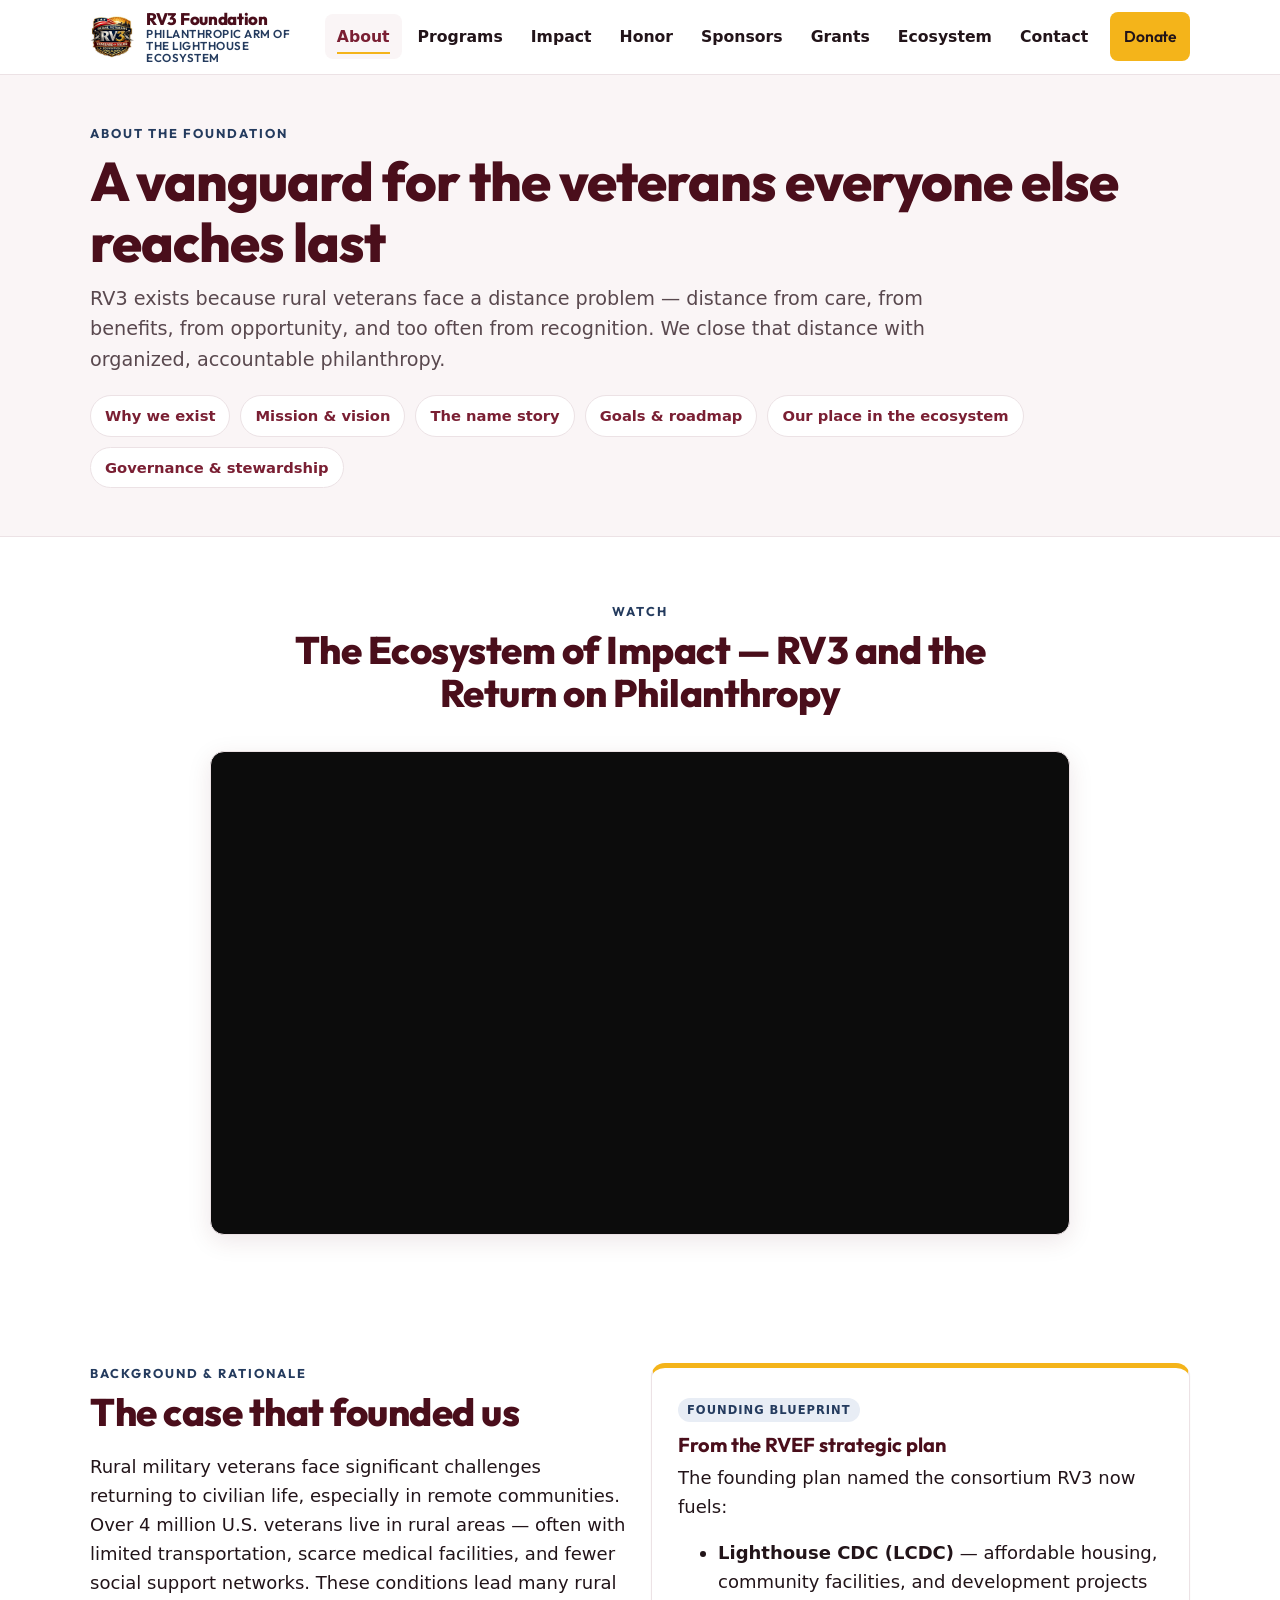
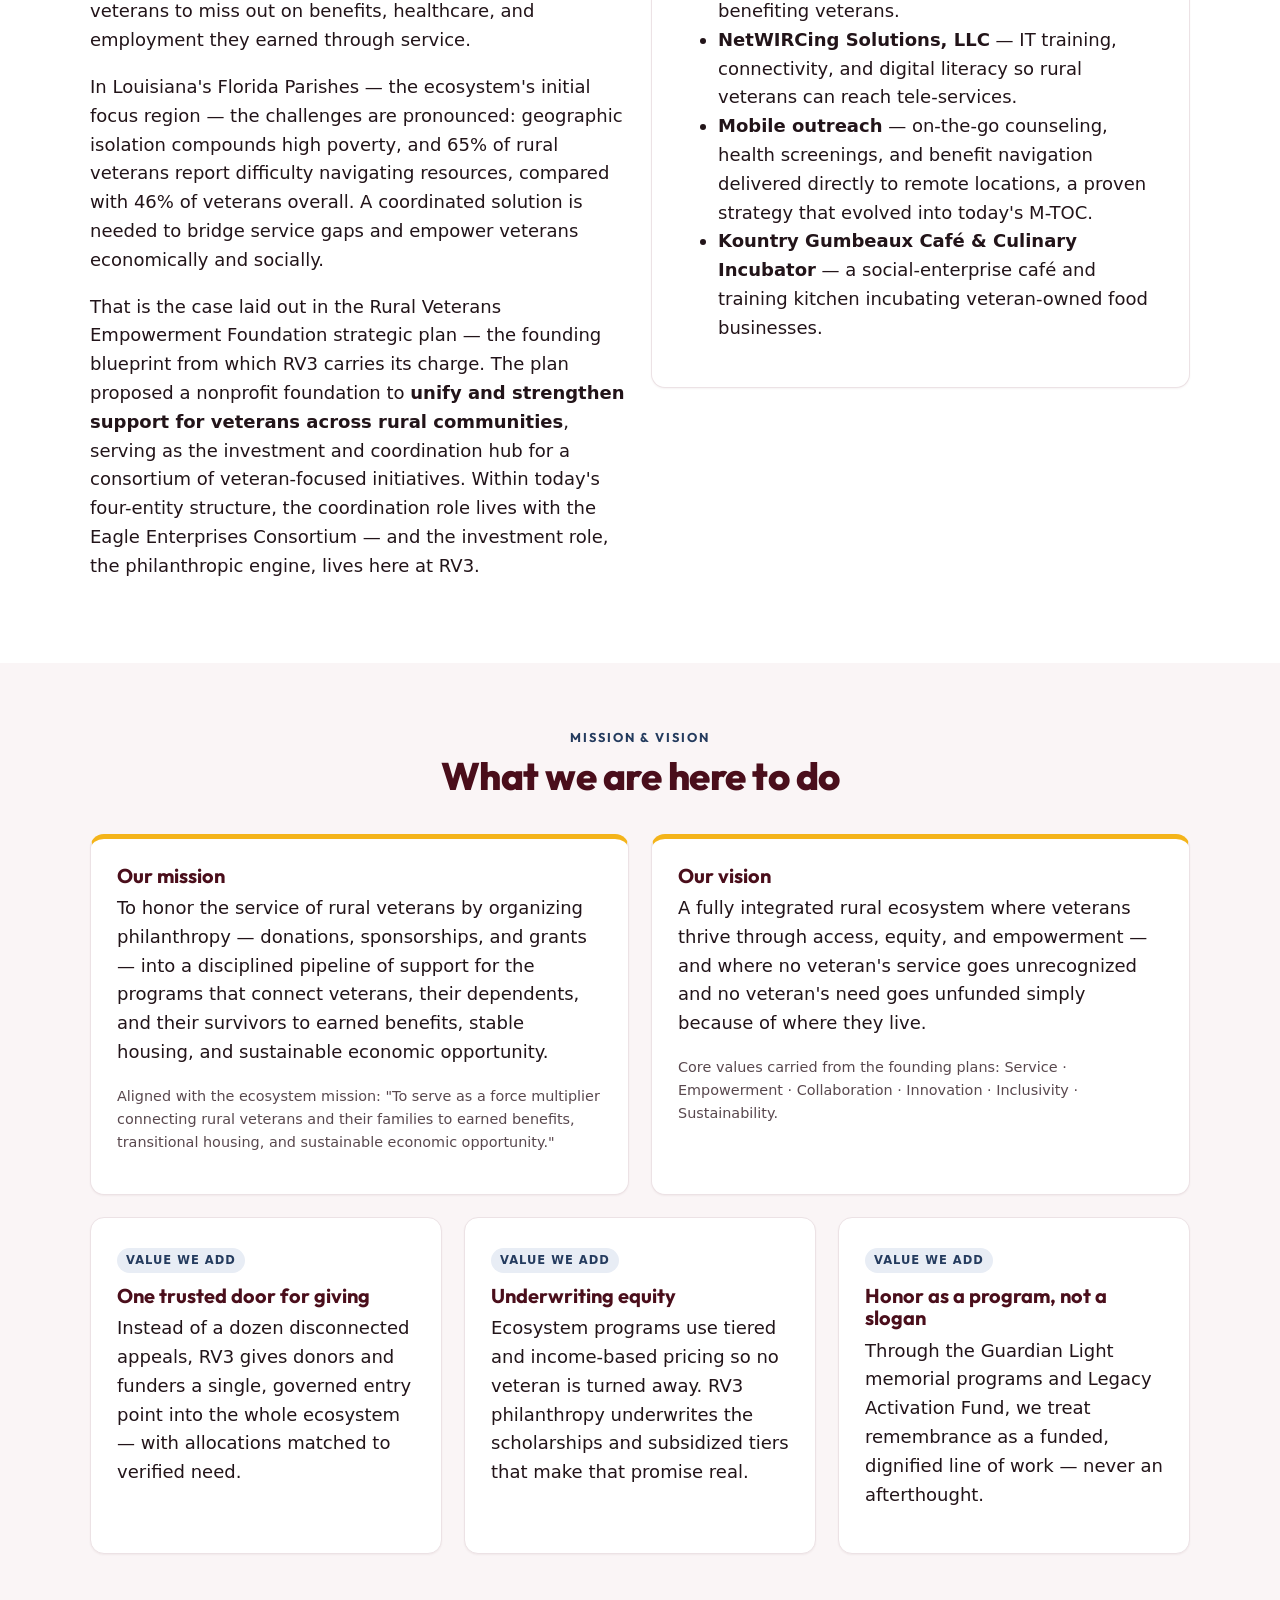
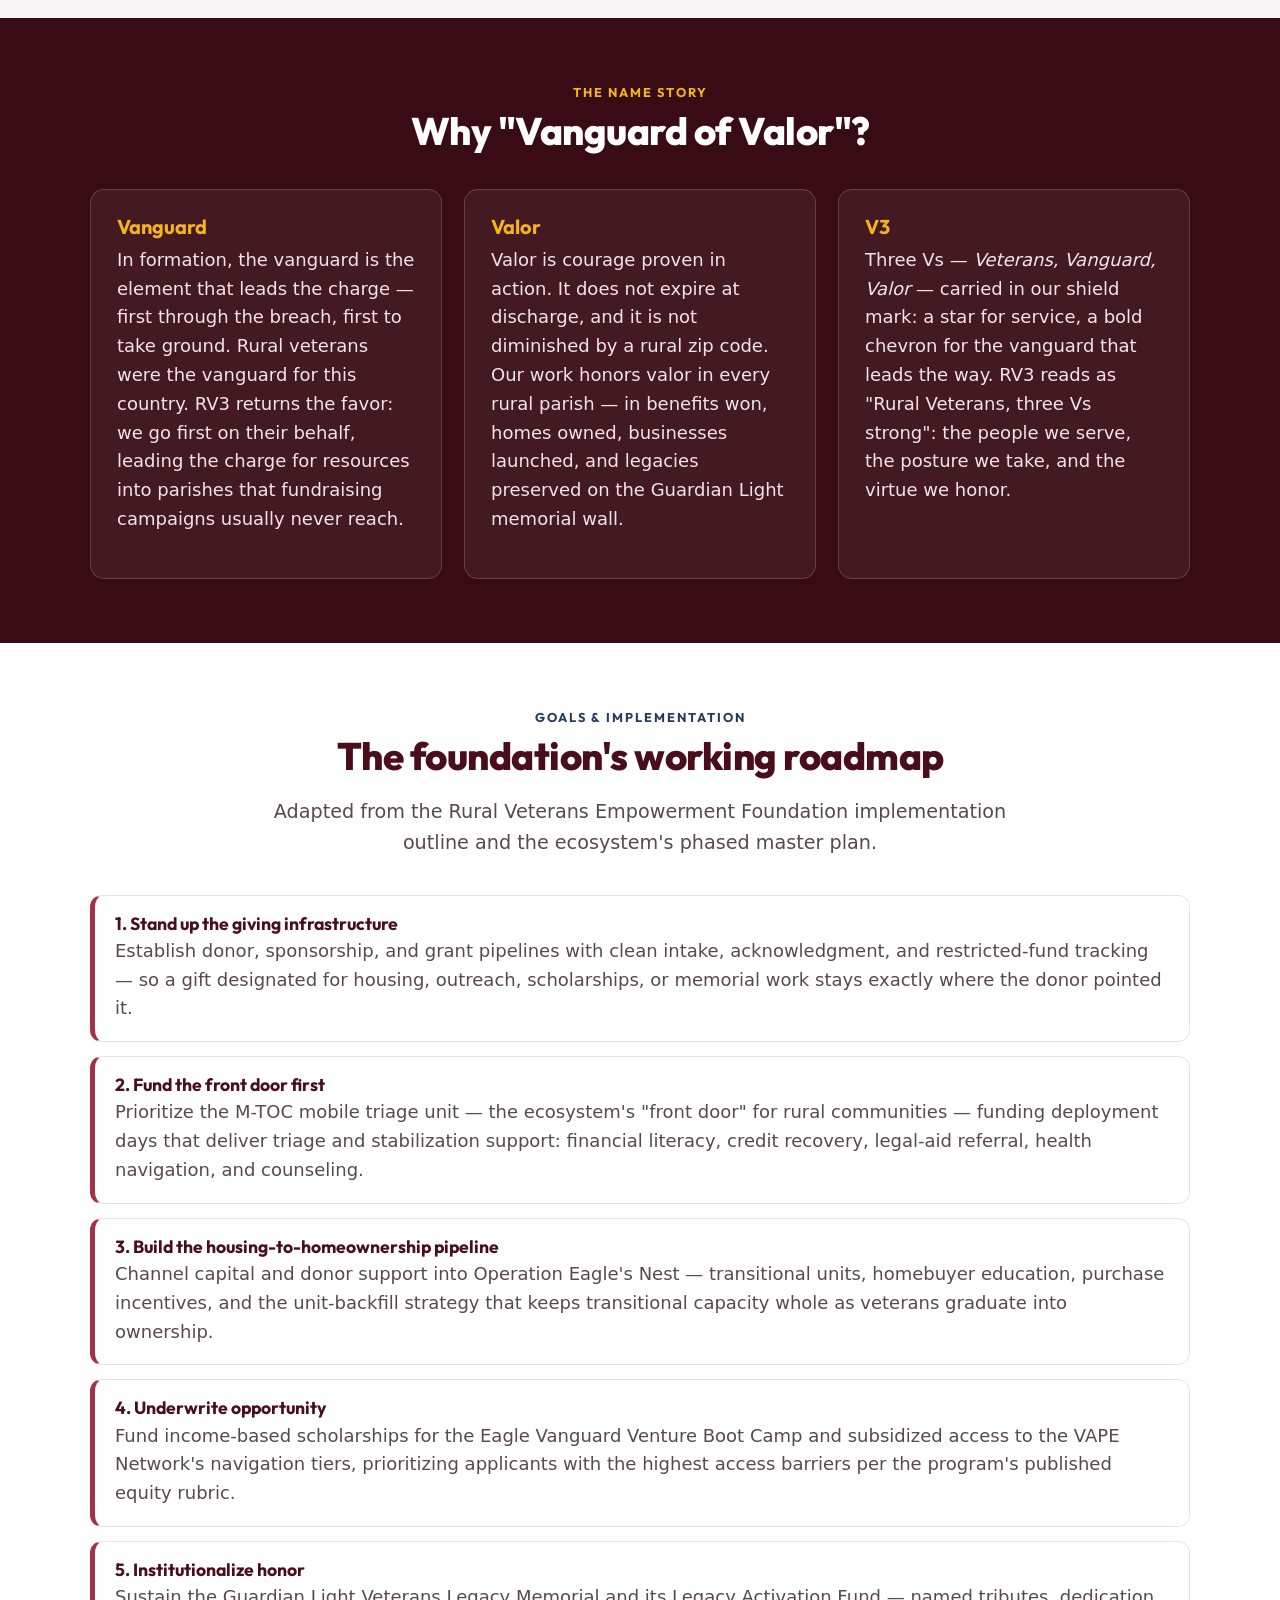
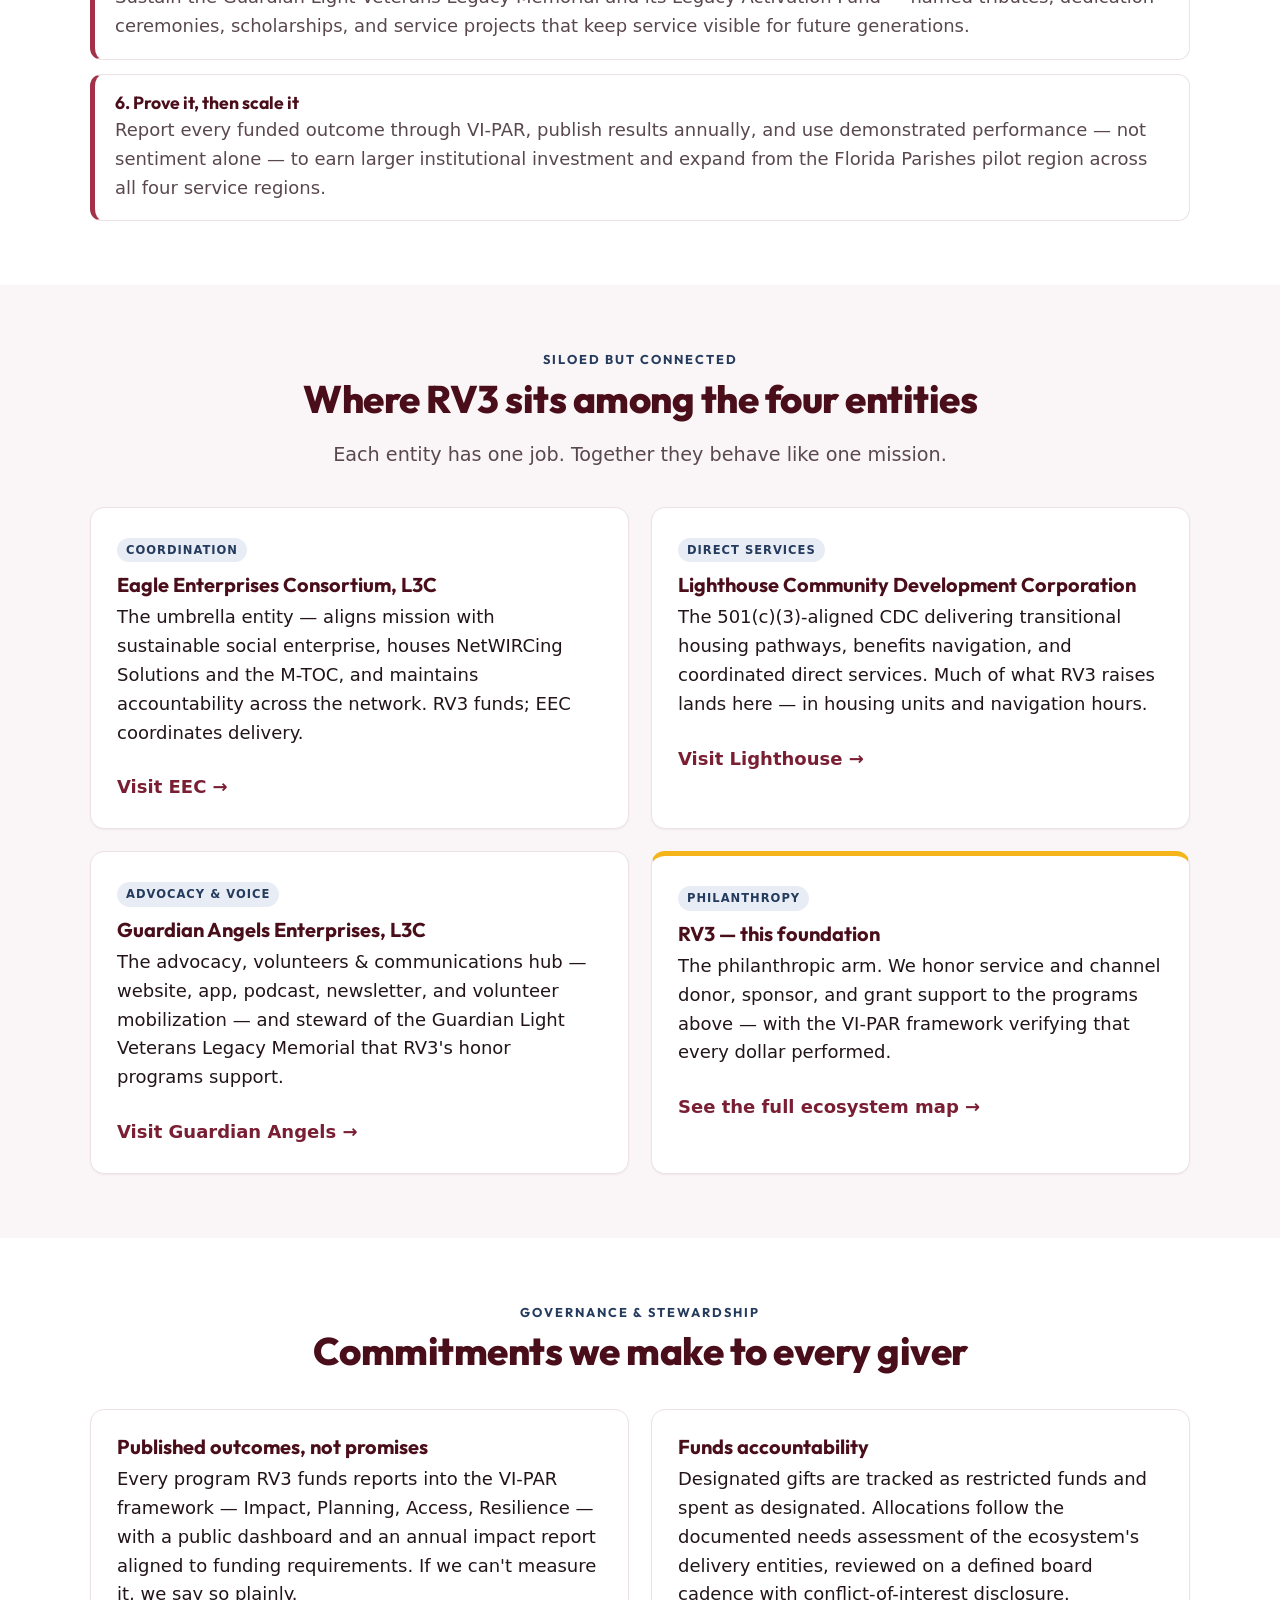
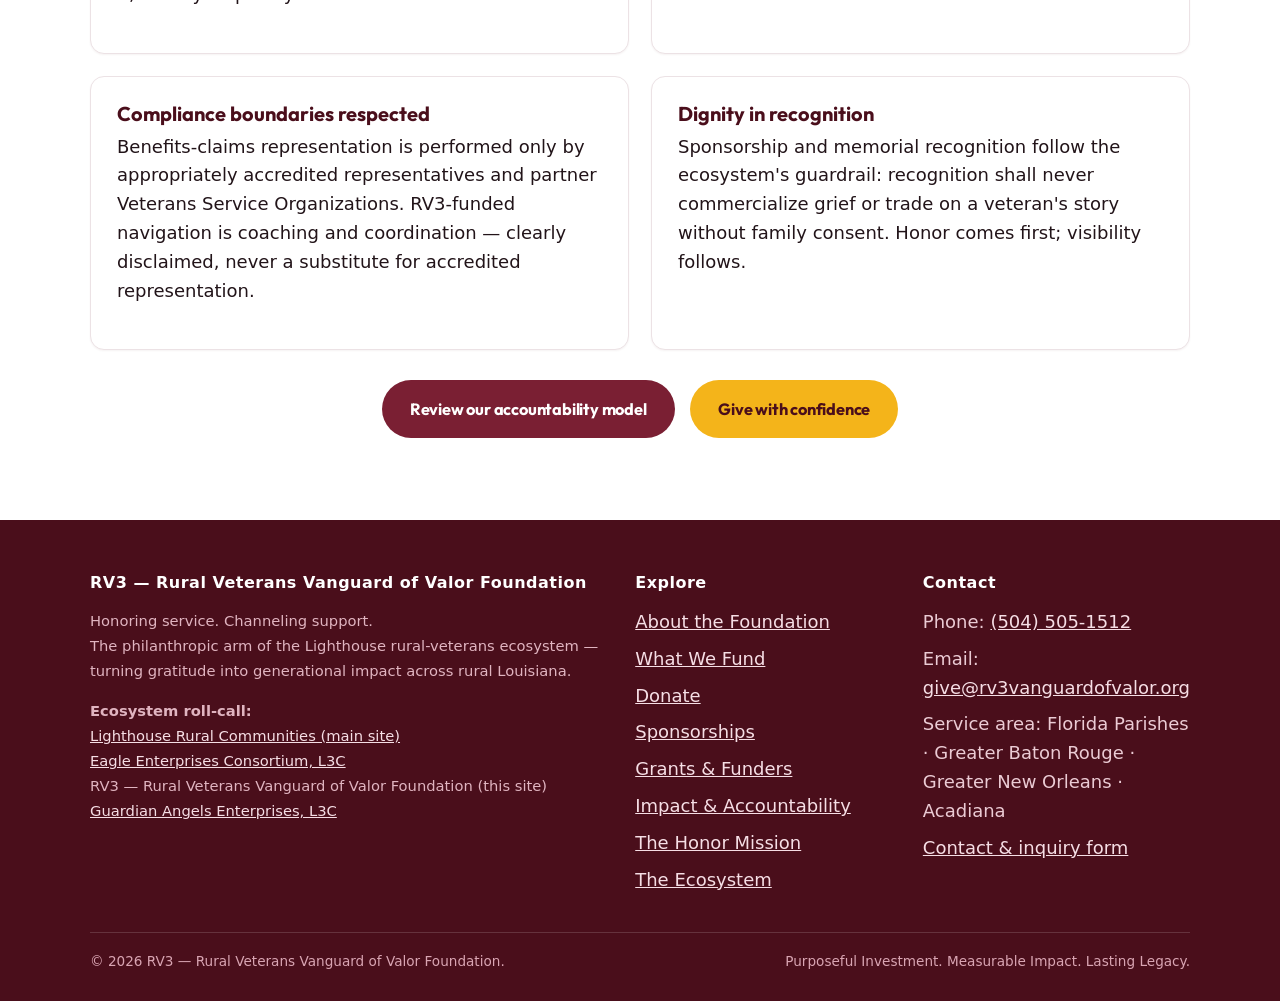
==== commit 3b58c021: "About: swap film to The Ecosystem of Impact — RV3 and the Return on Philanthropy Co-Authored-By: Cla" ====
--- a/about.html
+++ b/about.html
@@ -64,8 +64,8 @@
     <!-- Why we exist -->
     <section class="section" id="film">
       <div class="container" style="max-width:900px">
-        <div class="section-head" style="text-align:center"><p class="eyebrow">Watch</p><h2>RV3 &mdash; Vanguard of Valor</h2></div>
-        <div class="embed-16x9"><iframe src="https://www.youtube-nocookie.com/embed/4YIrjQS4bdg" title="RV3 &mdash; Vanguard of Valor" loading="lazy" allow="accelerometer; encrypted-media; gyroscope; picture-in-picture" allowfullscreen></iframe></div>
+        <div class="section-head" style="text-align:center"><p class="eyebrow">Watch</p><h2>The Ecosystem of Impact &mdash; RV3 and the Return on Philanthropy</h2></div>
+        <div class="embed-16x9"><iframe src="https://www.youtube-nocookie.com/embed/jr336MDSEuc" title="The Ecosystem of Impact — RV3 and the Return on Philanthropy" loading="lazy" allow="accelerometer; encrypted-media; gyroscope; picture-in-picture" allowfullscreen></iframe></div>
       </div>
     </section>
 
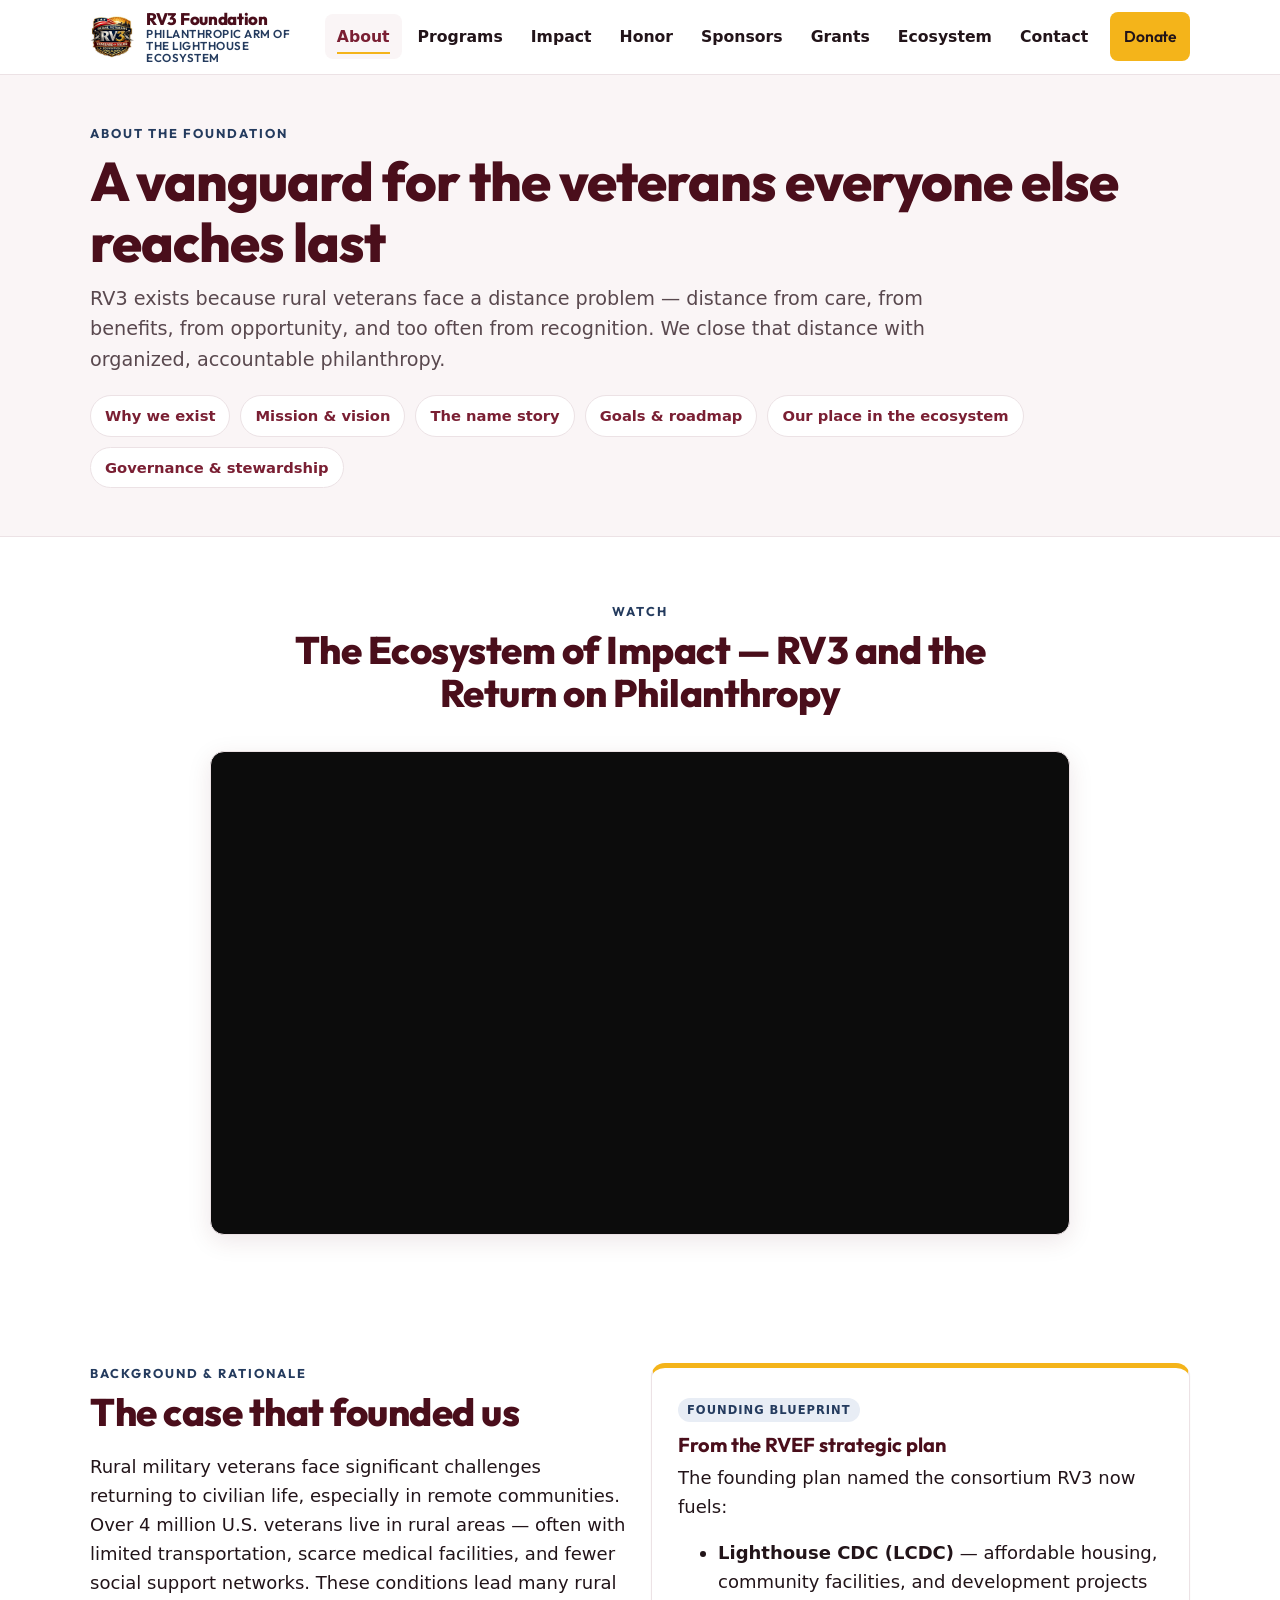
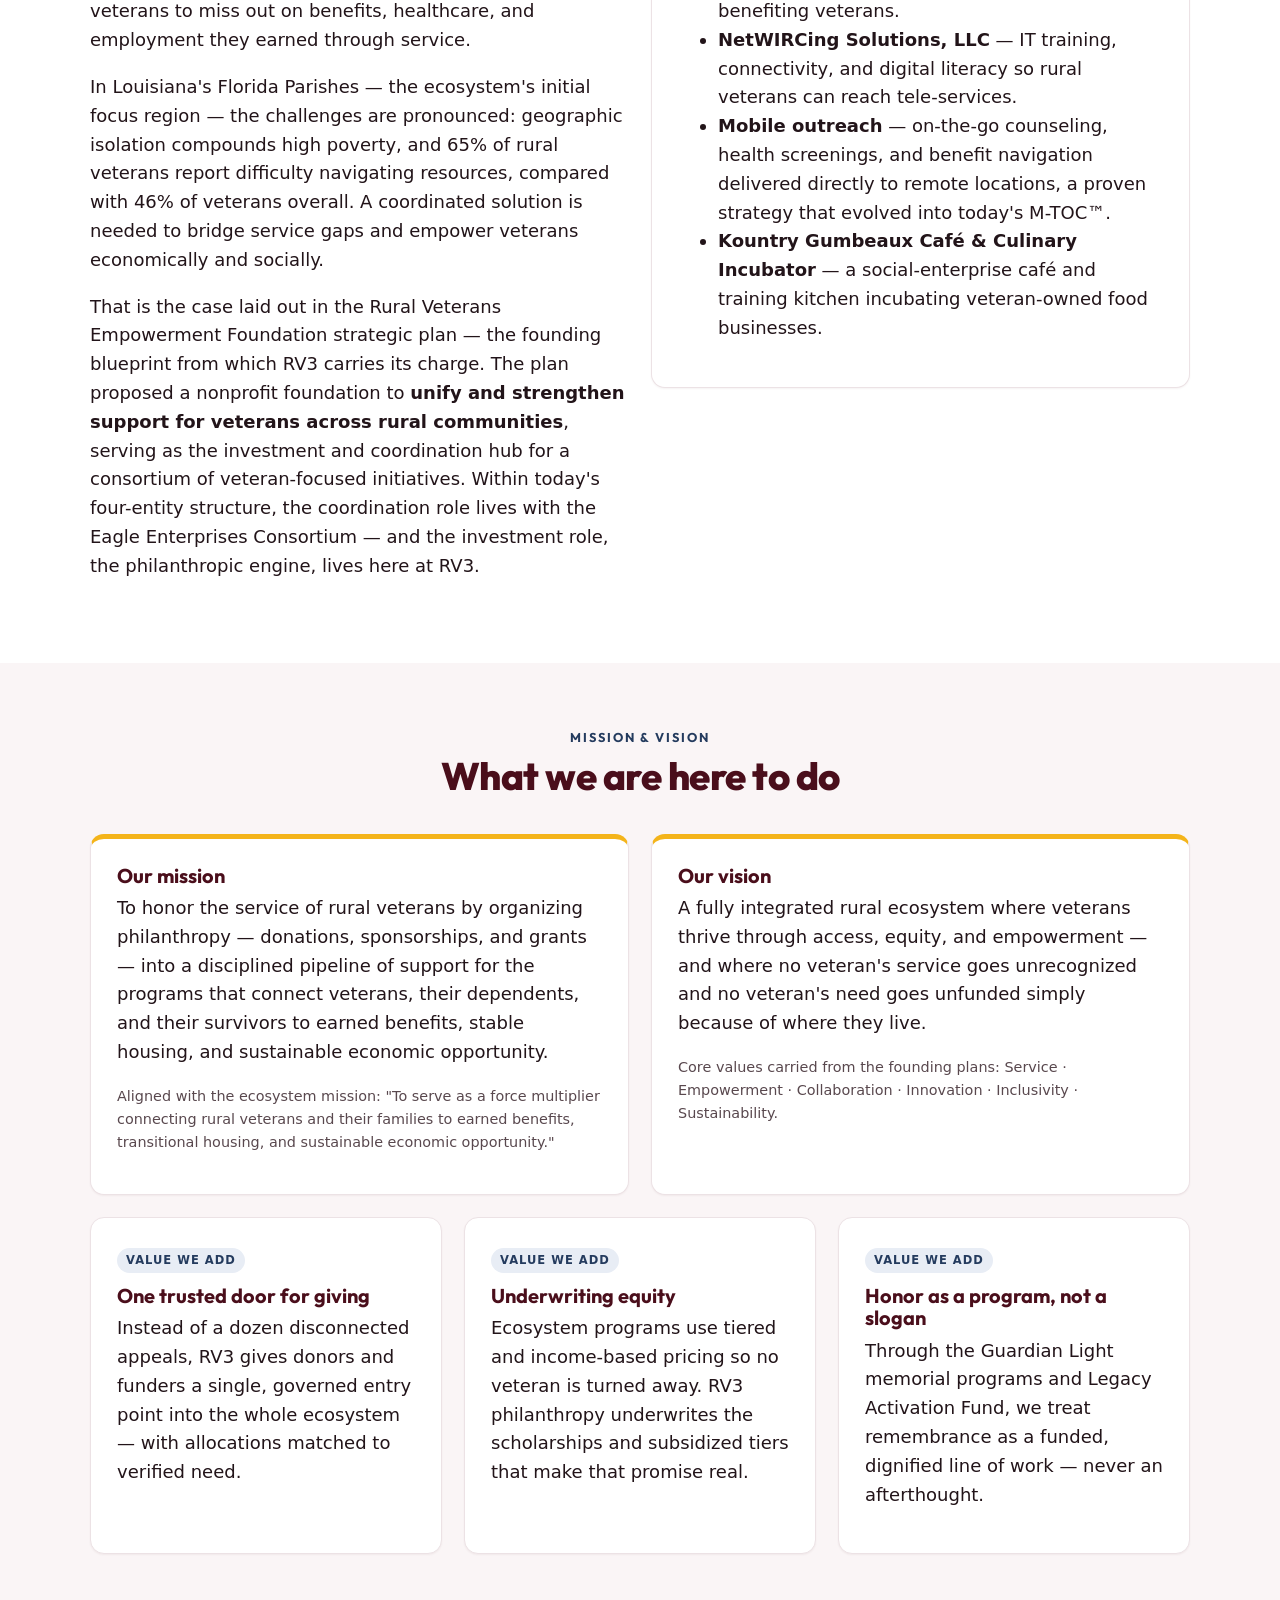
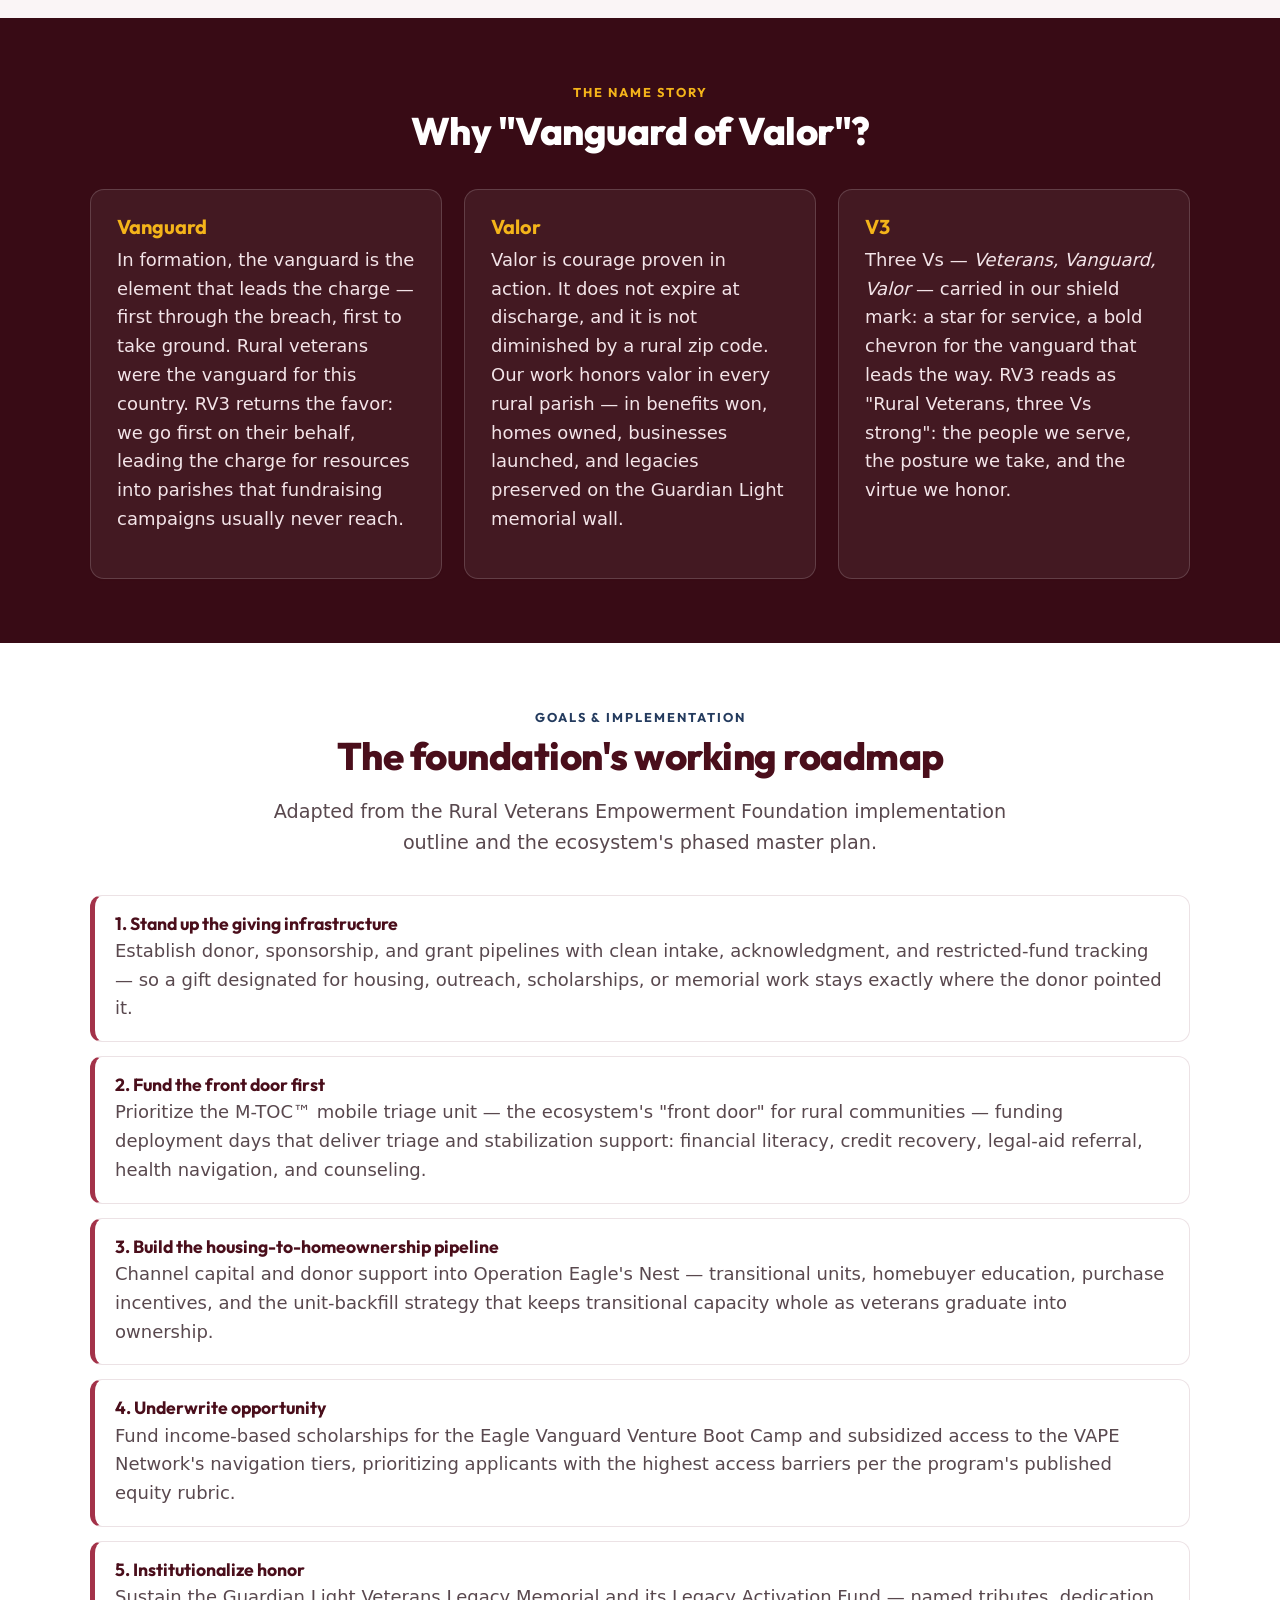
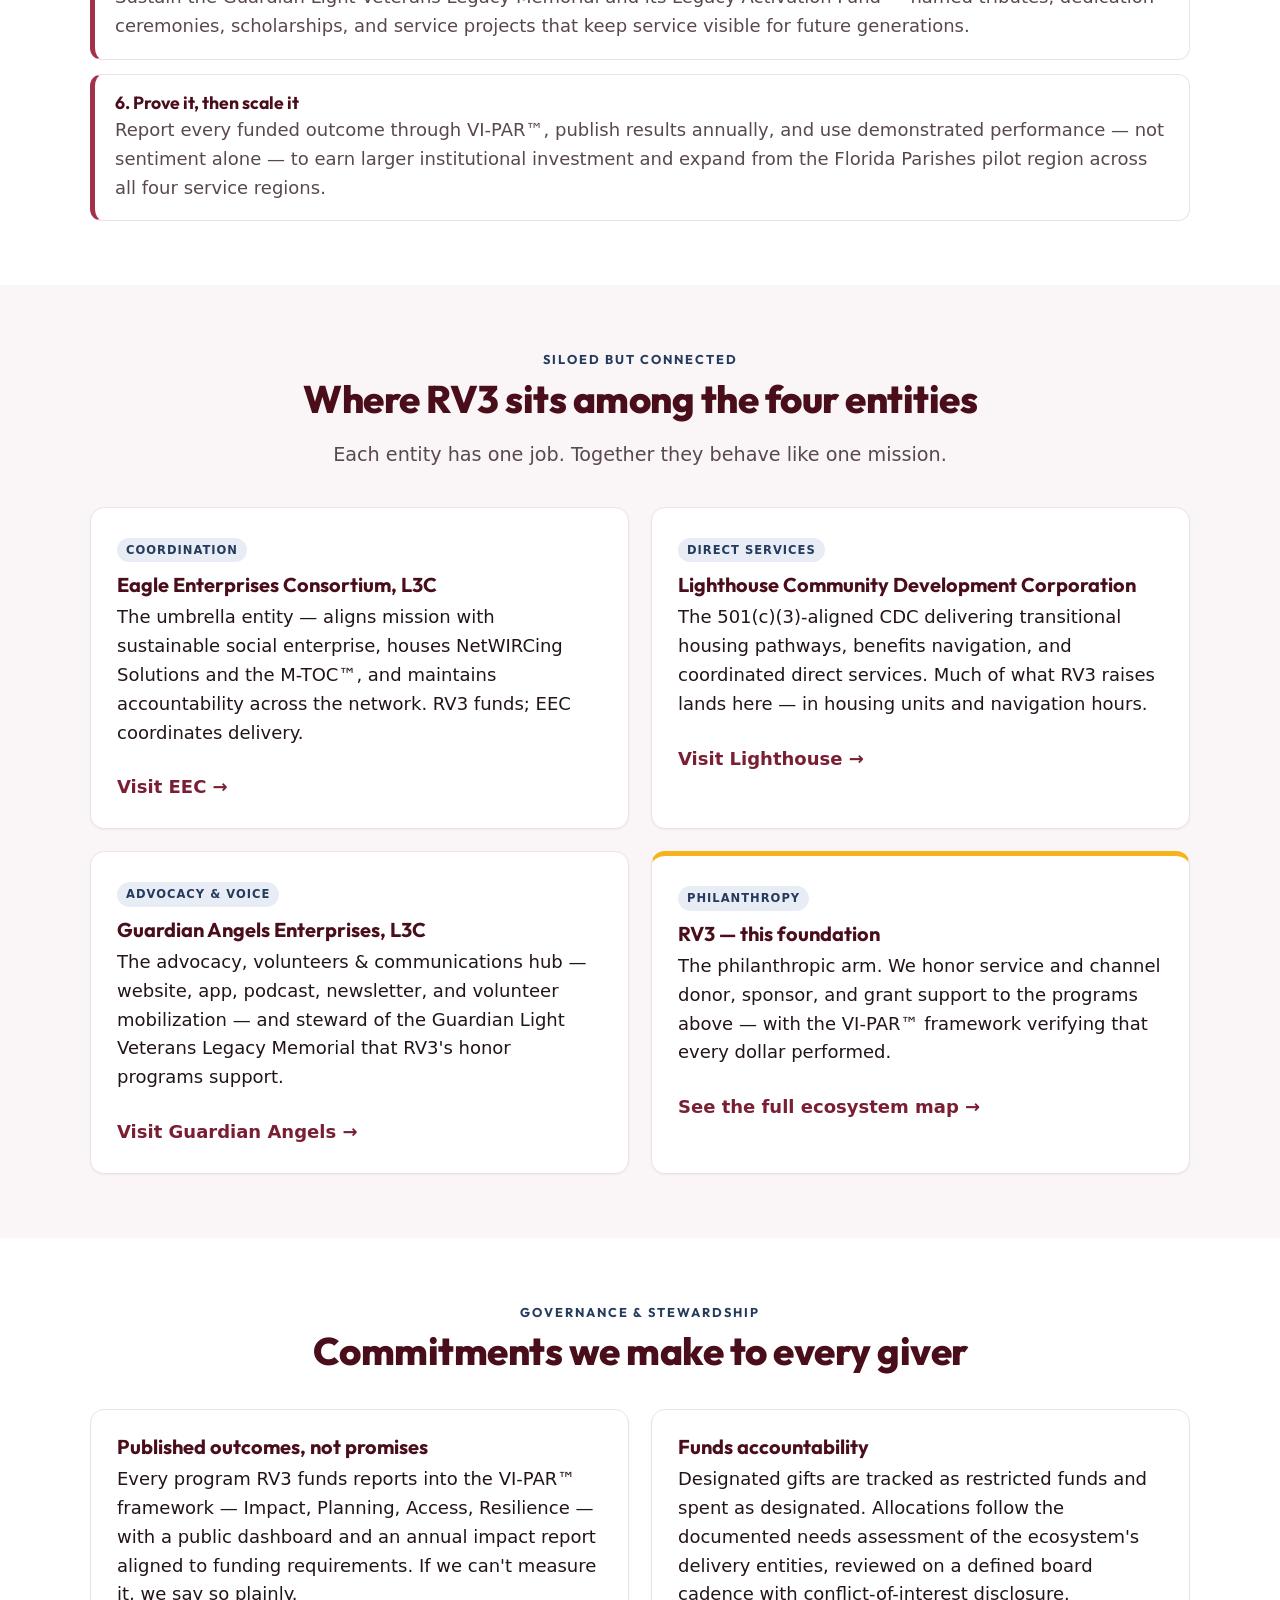
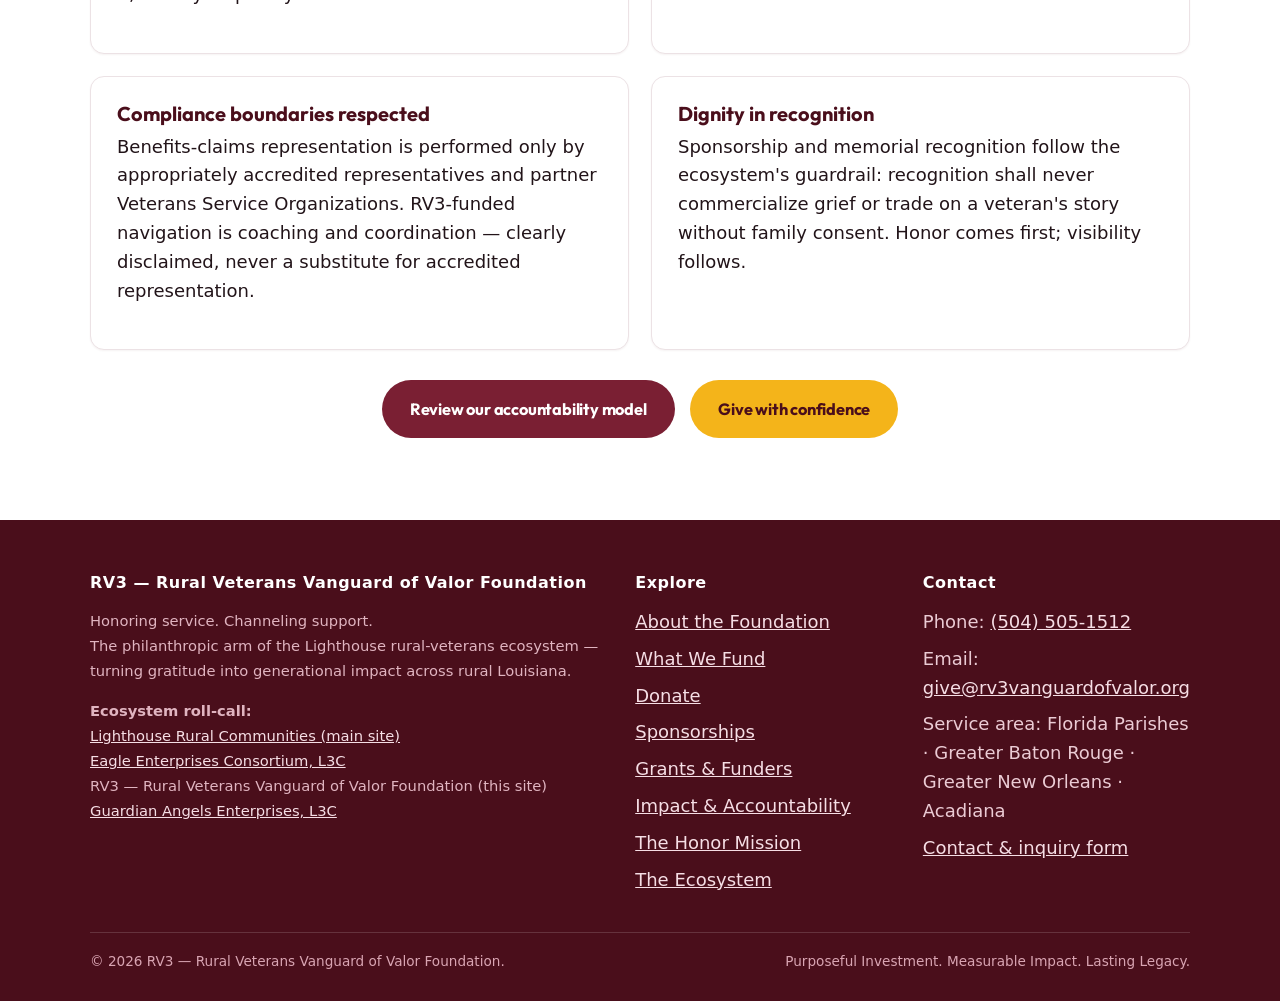
==== commit 6dce5c80: "Add TM to VI-PAR, M-TOC, CAPE, SEISMIC across visible copy Consistent trademark marking on the four " ====
--- a/about.html
+++ b/about.html
@@ -5,13 +5,13 @@
   <meta name="viewport" content="width=device-width, initial-scale=1.0">
   <title>About RV3 | Mission, Vision &amp; the Vanguard of Valor Story</title>
   <meta name="description" content="The mission, vision, and governance of RV3 — Rural Veterans Vanguard of Valor Foundation. Built from the Rural Veterans Empowerment Foundation strategic plan to unify and strengthen support for veterans across rural Louisiana.">
-  <link rel="canonical" href="https://rv3-vanguard-of-valor.vercel.app/about">
+  <link rel="canonical" href="https://www.rv3vanguardofvalor.org/about">
   <meta property="og:type" content="website">
   <meta property="og:site_name" content="RV3 — Rural Veterans Vanguard of Valor Foundation">
   <meta property="og:title" content="About RV3 — Rural Veterans Vanguard of Valor Foundation">
   <meta property="og:description" content="Why a philanthropic vanguard exists for rural veterans — mission, vision, goals, and stewardship commitments.">
-  <meta property="og:url" content="https://rv3-vanguard-of-valor.vercel.app/about">
-  <meta property="og:image" content="https://rv3-vanguard-of-valor.vercel.app/assets/logo.png">
+  <meta property="og:url" content="https://www.rv3vanguardofvalor.org/about">
+  <meta property="og:image" content="https://www.rv3vanguardofvalor.org/assets/logo.png">
   <link rel="icon" type="image/png" href="assets/logo.png">
   <link rel="stylesheet" href="css/styles.css">
 </head>
@@ -87,7 +87,7 @@
               <ul>
                 <li><strong>Lighthouse CDC (LCDC)</strong> — affordable housing, community facilities, and development projects benefiting veterans.</li>
                 <li><strong>NetWIRCing Solutions, LLC</strong> — IT training, connectivity, and digital literacy so rural veterans can reach tele-services.</li>
-                <li><strong>Mobile outreach</strong> — on-the-go counseling, health screenings, and benefit navigation delivered directly to remote locations, a proven strategy that evolved into today's M-TOC.</li>
+                <li><strong>Mobile outreach</strong> — on-the-go counseling, health screenings, and benefit navigation delivered directly to remote locations, a proven strategy that evolved into today's M-TOC™.</li>
                 <li><strong>Kountry Gumbeaux Café &amp; Culinary Incubator</strong> — a social-enterprise café and training kitchen incubating veteran-owned food businesses.</li>
               </ul>
             </div>
@@ -177,7 +177,7 @@
           <div class="eco-item">
             <div>
               <h3>2. Fund the front door first</h3>
-              <p>Prioritize the M-TOC mobile triage unit — the ecosystem's "front door" for rural communities — funding deployment days that deliver triage and stabilization support: financial literacy, credit recovery, legal-aid referral, health navigation, and counseling.</p>
+              <p>Prioritize the M-TOC™ mobile triage unit — the ecosystem's "front door" for rural communities — funding deployment days that deliver triage and stabilization support: financial literacy, credit recovery, legal-aid referral, health navigation, and counseling.</p>
             </div>
           </div>
           <div class="eco-item">
@@ -201,7 +201,7 @@
           <div class="eco-item">
             <div>
               <h3>6. Prove it, then scale it</h3>
-              <p>Report every funded outcome through VI-PAR, publish results annually, and use demonstrated performance — not sentiment alone — to earn larger institutional investment and expand from the Florida Parishes pilot region across all four service regions.</p>
+              <p>Report every funded outcome through VI-PAR™, publish results annually, and use demonstrated performance — not sentiment alone — to earn larger institutional investment and expand from the Florida Parishes pilot region across all four service regions.</p>
             </div>
           </div>
         </div>
@@ -220,25 +220,25 @@
           <div class="card">
             <span class="tag">Coordination</span>
             <h3>Eagle Enterprises Consortium, L3C</h3>
-            <p>The umbrella entity — aligns mission with sustainable social enterprise, houses NetWIRCing Solutions and the M-TOC, and maintains accountability across the network. RV3 funds; EEC coordinates delivery.</p>
-            <a class="card-cta" href="https://eagle-enterprises-consortium.vercel.app">Visit EEC</a>
+            <p>The umbrella entity — aligns mission with sustainable social enterprise, houses NetWIRCing Solutions and the M-TOC™, and maintains accountability across the network. RV3 funds; EEC coordinates delivery.</p>
+            <a class="card-cta" href="https://www.eagleenterprisesconsortiuml3c.org">Visit EEC</a>
           </div>
           <div class="card">
             <span class="tag">Direct Services</span>
             <h3>Lighthouse Community Development Corporation</h3>
             <p>The 501(c)(3)-aligned CDC delivering transitional housing pathways, benefits navigation, and coordinated direct services. Much of what RV3 raises lands here — in housing units and navigation hours.</p>
-            <a class="card-cta" href="https://www.lighthouseruralcommunities.org">Visit Lighthouse</a>
+            <a class="card-cta" href="https://lighthouse-rural-communities.vercel.app">Visit Lighthouse</a>
           </div>
           <div class="card">
             <span class="tag">Advocacy &amp; Voice</span>
             <h3>Guardian Angels Enterprises, L3C</h3>
             <p>The advocacy, volunteers &amp; communications hub — website, app, podcast, newsletter, and volunteer mobilization — and steward of the Guardian Light Veterans Legacy Memorial that RV3's honor programs support.</p>
-            <a class="card-cta" href="https://guardian-angels-enterprises.vercel.app">Visit Guardian Angels</a>
+            <a class="card-cta" href="https://www.guardianangelsenterprises.org">Visit Guardian Angels</a>
           </div>
           <div class="card card--accent">
             <span class="tag">Philanthropy</span>
             <h3>RV3 — this foundation</h3>
-            <p>The philanthropic arm. We honor service and channel donor, sponsor, and grant support to the programs above — with the VI-PAR framework verifying that every dollar performed.</p>
+            <p>The philanthropic arm. We honor service and channel donor, sponsor, and grant support to the programs above — with the VI-PAR™ framework verifying that every dollar performed.</p>
             <a class="card-cta" href="ecosystem.html">See the full ecosystem map</a>
           </div>
         </div>
@@ -255,7 +255,7 @@
         <div class="grid grid-2">
           <div class="card">
             <h3>Published outcomes, not promises</h3>
-            <p>Every program RV3 funds reports into the VI-PAR framework — Impact, Planning, Access, Resilience — with a public dashboard and an annual impact report aligned to funding requirements. If we can't measure it, we say so plainly.</p>
+            <p>Every program RV3 funds reports into the VI-PAR™ framework — Impact, Planning, Access, Resilience — with a public dashboard and an annual impact report aligned to funding requirements. If we can't measure it, we say so plainly.</p>
           </div>
           <div class="card">
             <h3>Funds accountability</h3>
@@ -287,10 +287,10 @@
           <p class="footer-entities">Honoring service. Channeling support.<br>
           The philanthropic arm of the Lighthouse rural-veterans ecosystem — turning gratitude into generational impact across rural Louisiana.</p>
           <p class="footer-entities"><strong>Ecosystem roll-call:</strong><br>
-            <a href="https://www.lighthouseruralcommunities.org">Lighthouse Rural Communities (main site)</a><br>
-            <a href="https://eagle-enterprises-consortium.vercel.app">Eagle Enterprises Consortium, L3C</a><br>
+            <a href="https://lighthouse-rural-communities.vercel.app">Lighthouse Rural Communities (main site)</a><br>
+            <a href="https://www.eagleenterprisesconsortiuml3c.org">Eagle Enterprises Consortium, L3C</a><br>
             RV3 — Rural Veterans Vanguard of Valor Foundation (this site)<br>
-            <a href="https://guardian-angels-enterprises.vercel.app">Guardian Angels Enterprises, L3C</a>
+            <a href="https://www.guardianangelsenterprises.org">Guardian Angels Enterprises, L3C</a>
           </p>
         </div>
         <div>
--- a/css/styles.css
+++ b/css/styles.css
@@ -293,8 +293,9 @@
 .prose { max-width: 760px; }
 .prose ul { padding-left: 1.2em; }
 .prose li { margin-bottom: .4em; }
-.tiers { display:grid; grid-template-columns:repeat(3,1fr); gap:22px; }
-@media (max-width:800px){ .tiers{ grid-template-columns:1fr; } }
+.tiers { display:grid; grid-template-columns:repeat(4,1fr); gap:18px; align-items:start; }
+@media (max-width:1000px){ .tiers{ grid-template-columns:repeat(2,1fr); } }
+@media (max-width:640px){ .tiers{ grid-template-columns:1fr; } }
 .tier { border:1px solid var(--line); border-radius:var(--radius); padding:26px; background:#fff; box-shadow:var(--shadow); }
 .tier.featured { border:2px solid var(--gold-500); }
 .tier .price { font-size:1.8rem; font-weight:800; color:var(--crimson-700); margin:.2em 0; }
@@ -377,3 +378,8 @@
   .card:not(.door-card)::before { display: none; }
   figure.media:hover img, .btn:hover { transform: none; }
 }
+
+/* ---------- Centered video figures ---------- */
+figure.video-centered { float: none; margin: 30px auto 12px; width: 100%; max-width: 960px; text-align: center; }
+figure.video-centered video { width: 100%; height: auto; border-radius: 14px; display: block; }
+figure.video-centered figcaption { text-align: center; }
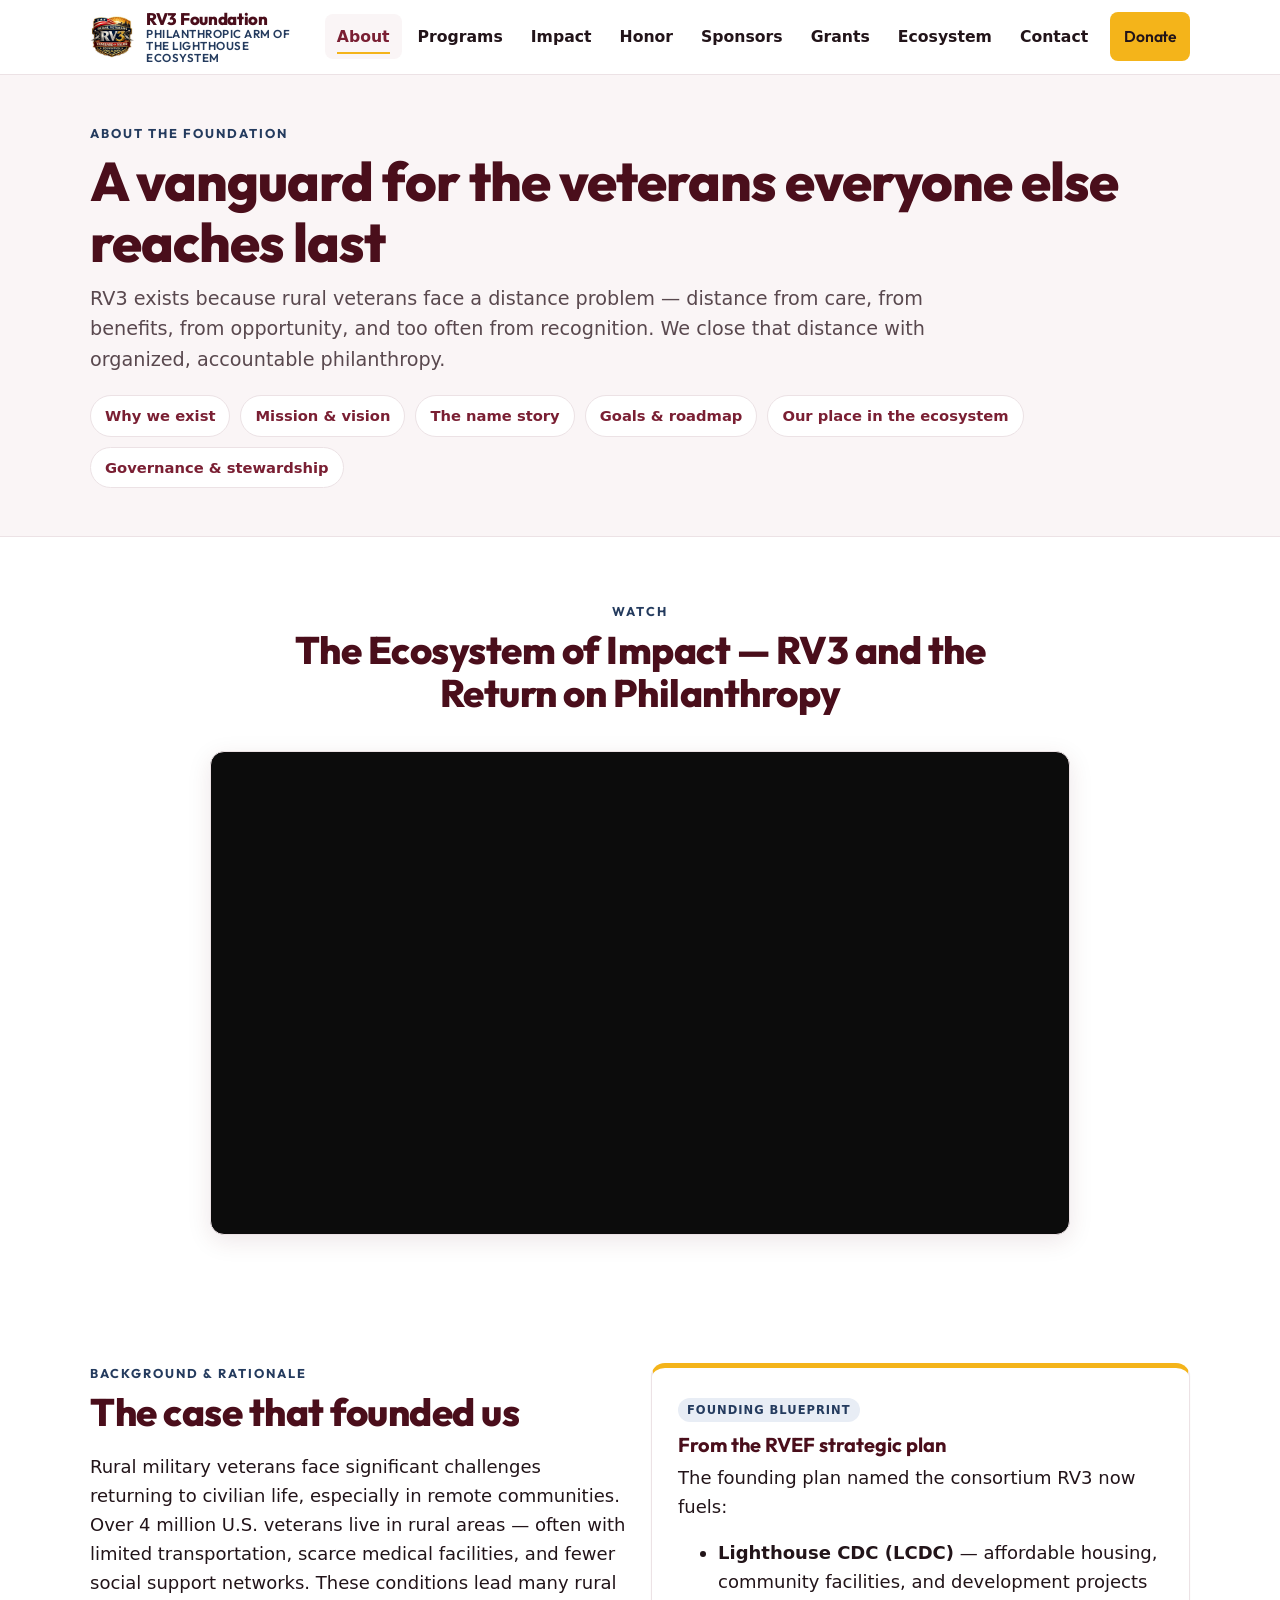
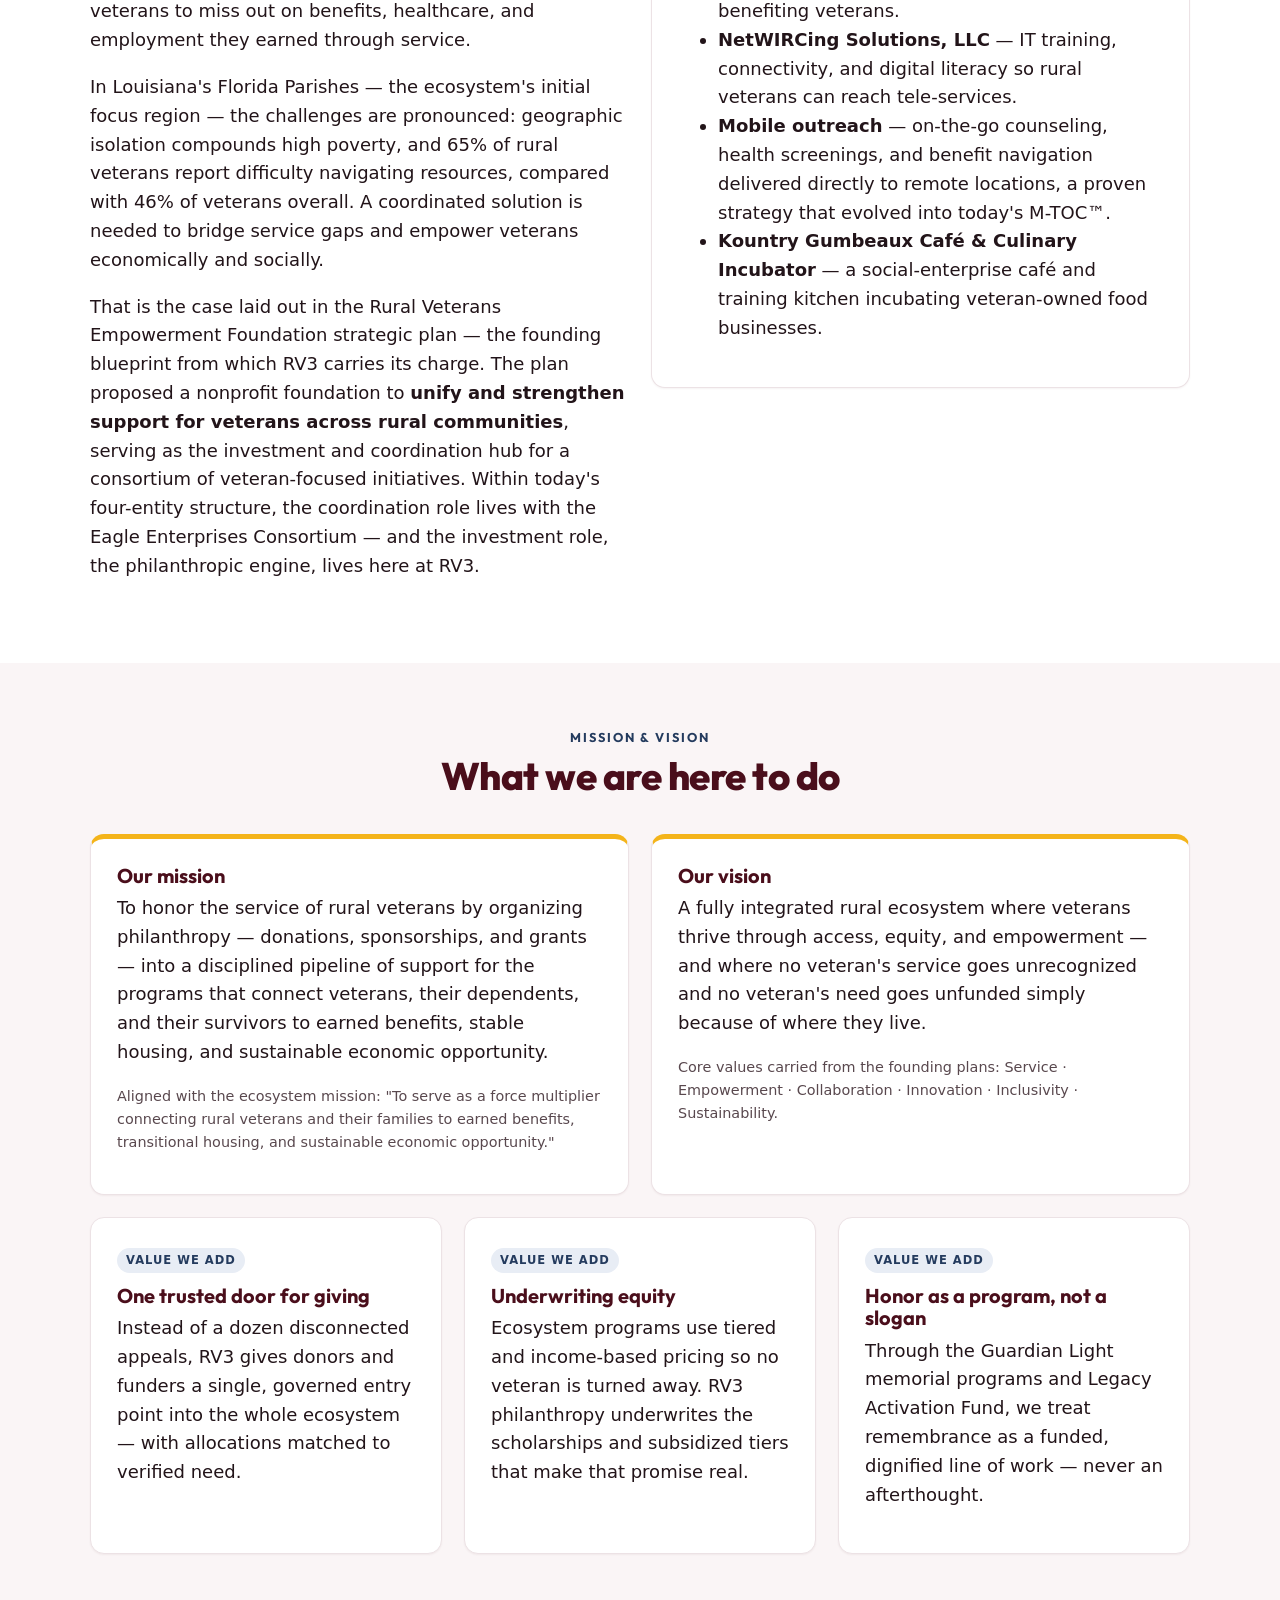
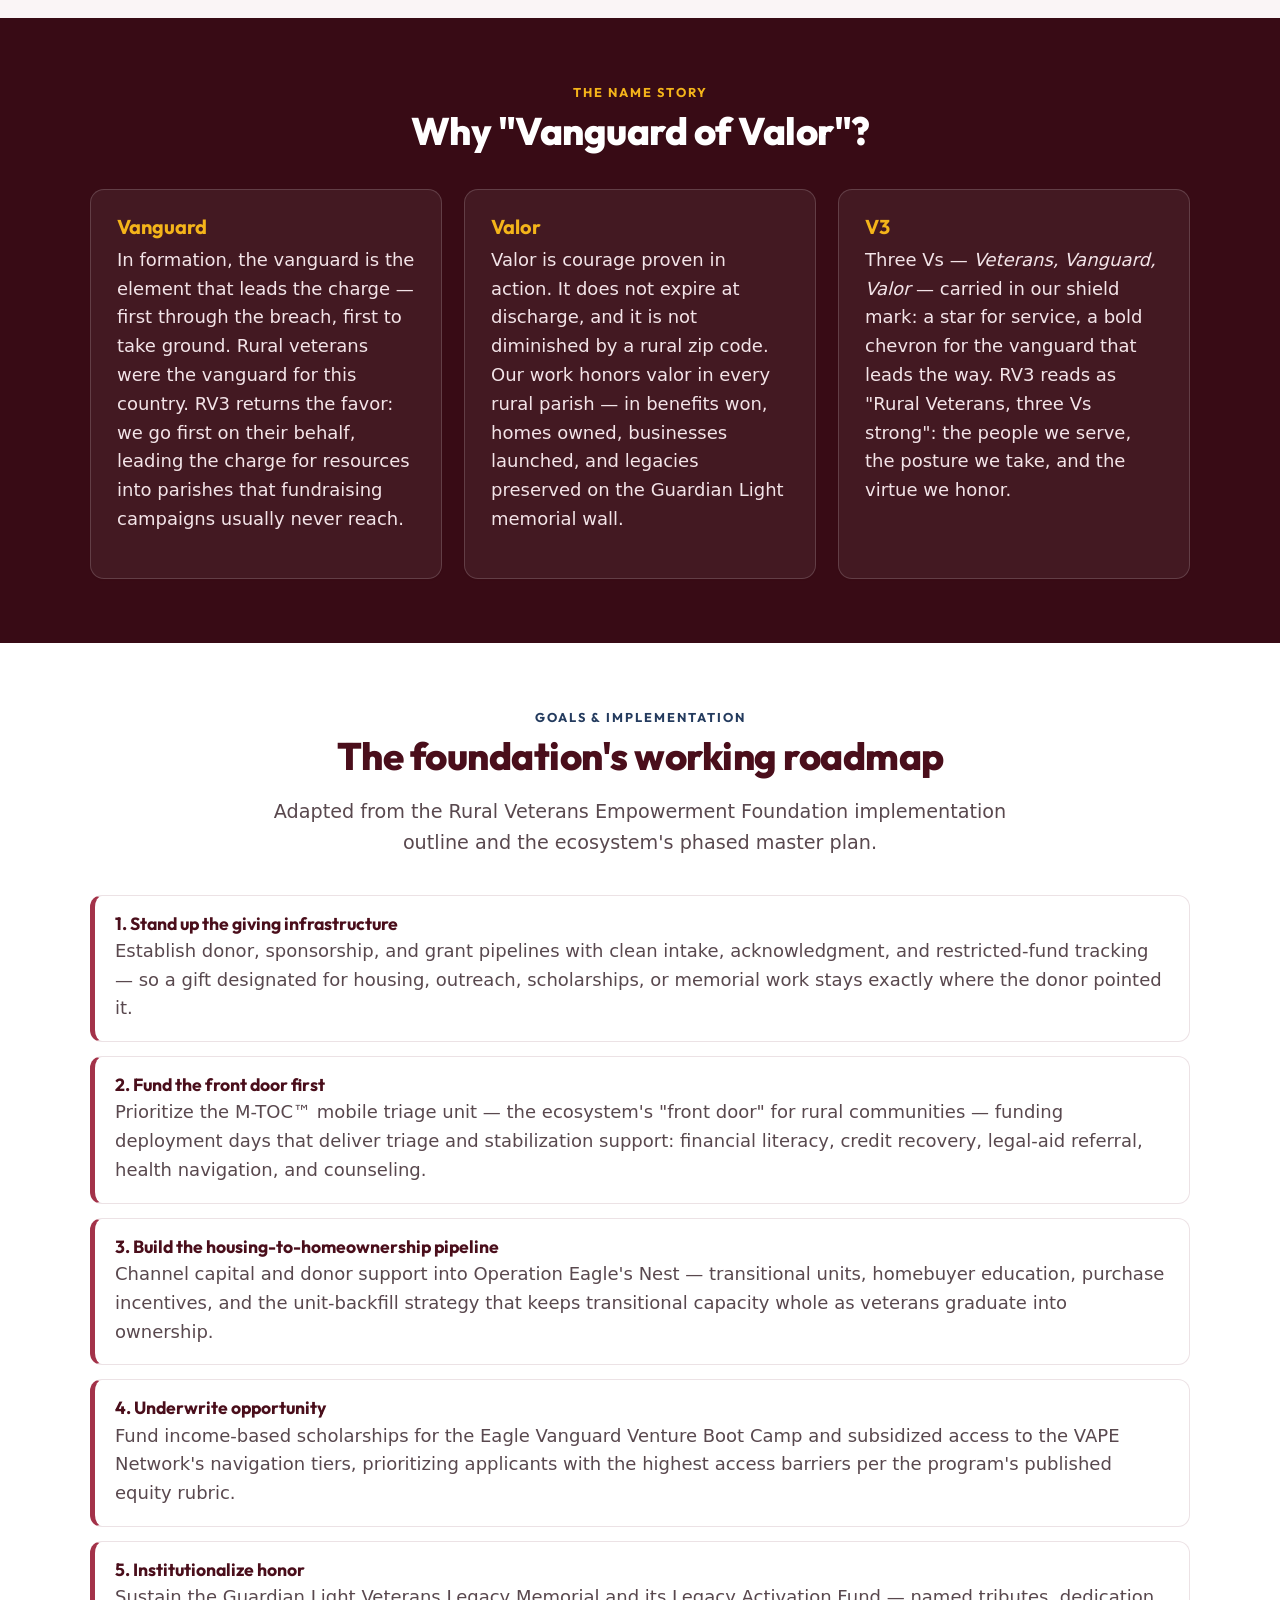
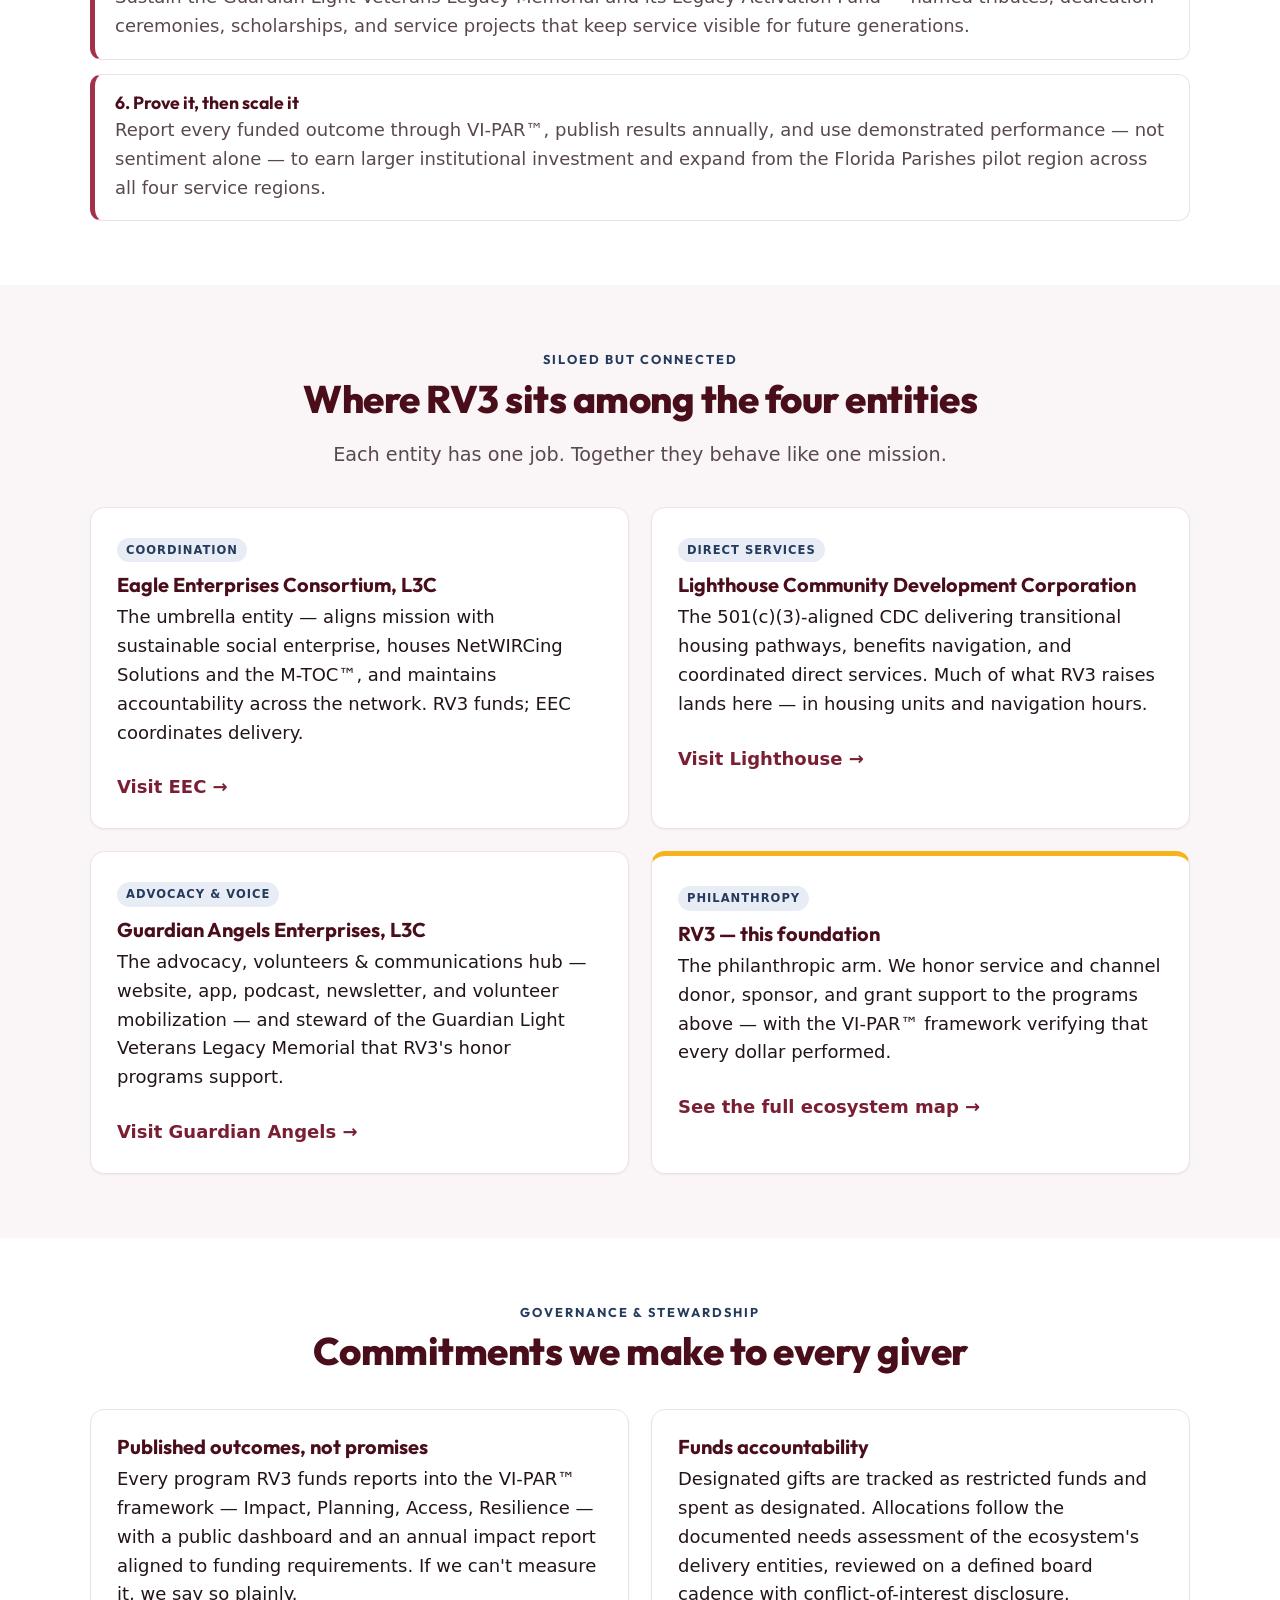
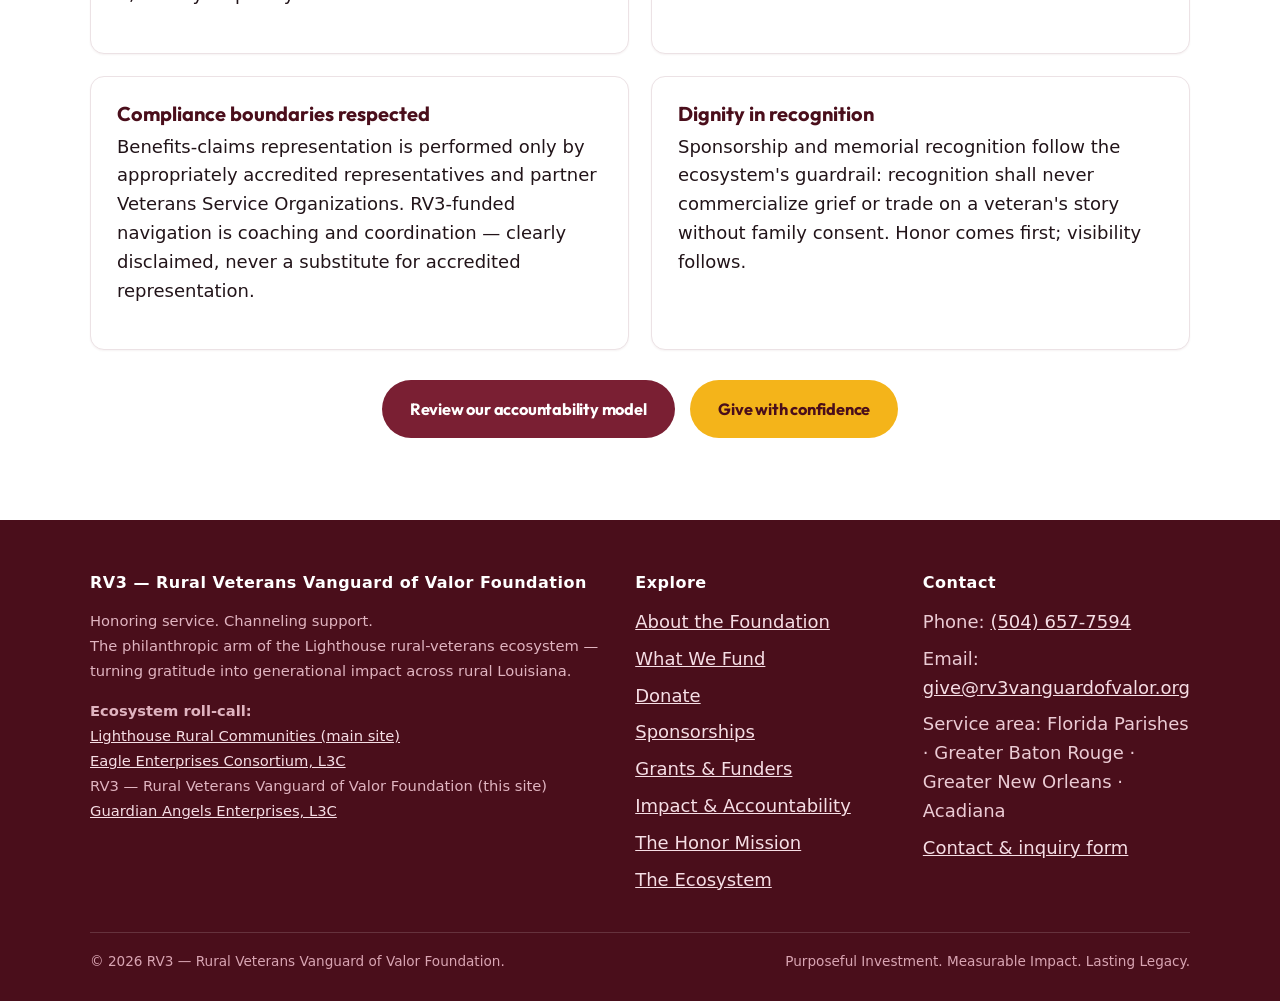
==== commit 19300189: "Update contact phone to (504) 657-7594 and repoint connect@ to the live domain" ====
--- a/about.html
+++ b/about.html
@@ -309,7 +309,7 @@
         <div>
           <h4>Contact</h4>
           <ul>
-            <li>Phone: <a href="tel:+15045051512">(504) 505-1512</a></li>
+            <li>Phone: <a href="tel:+15046577594">(504) 657-7594</a></li>
             <li>Email: <a href="mailto:give@rv3vanguardofvalor.org">give@rv3vanguardofvalor.org</a></li>
             <li>Service area: Florida Parishes · Greater Baton Rouge · Greater New Orleans · Acadiana</li>
             <li><a href="contact.html">Contact &amp; inquiry form</a></li>
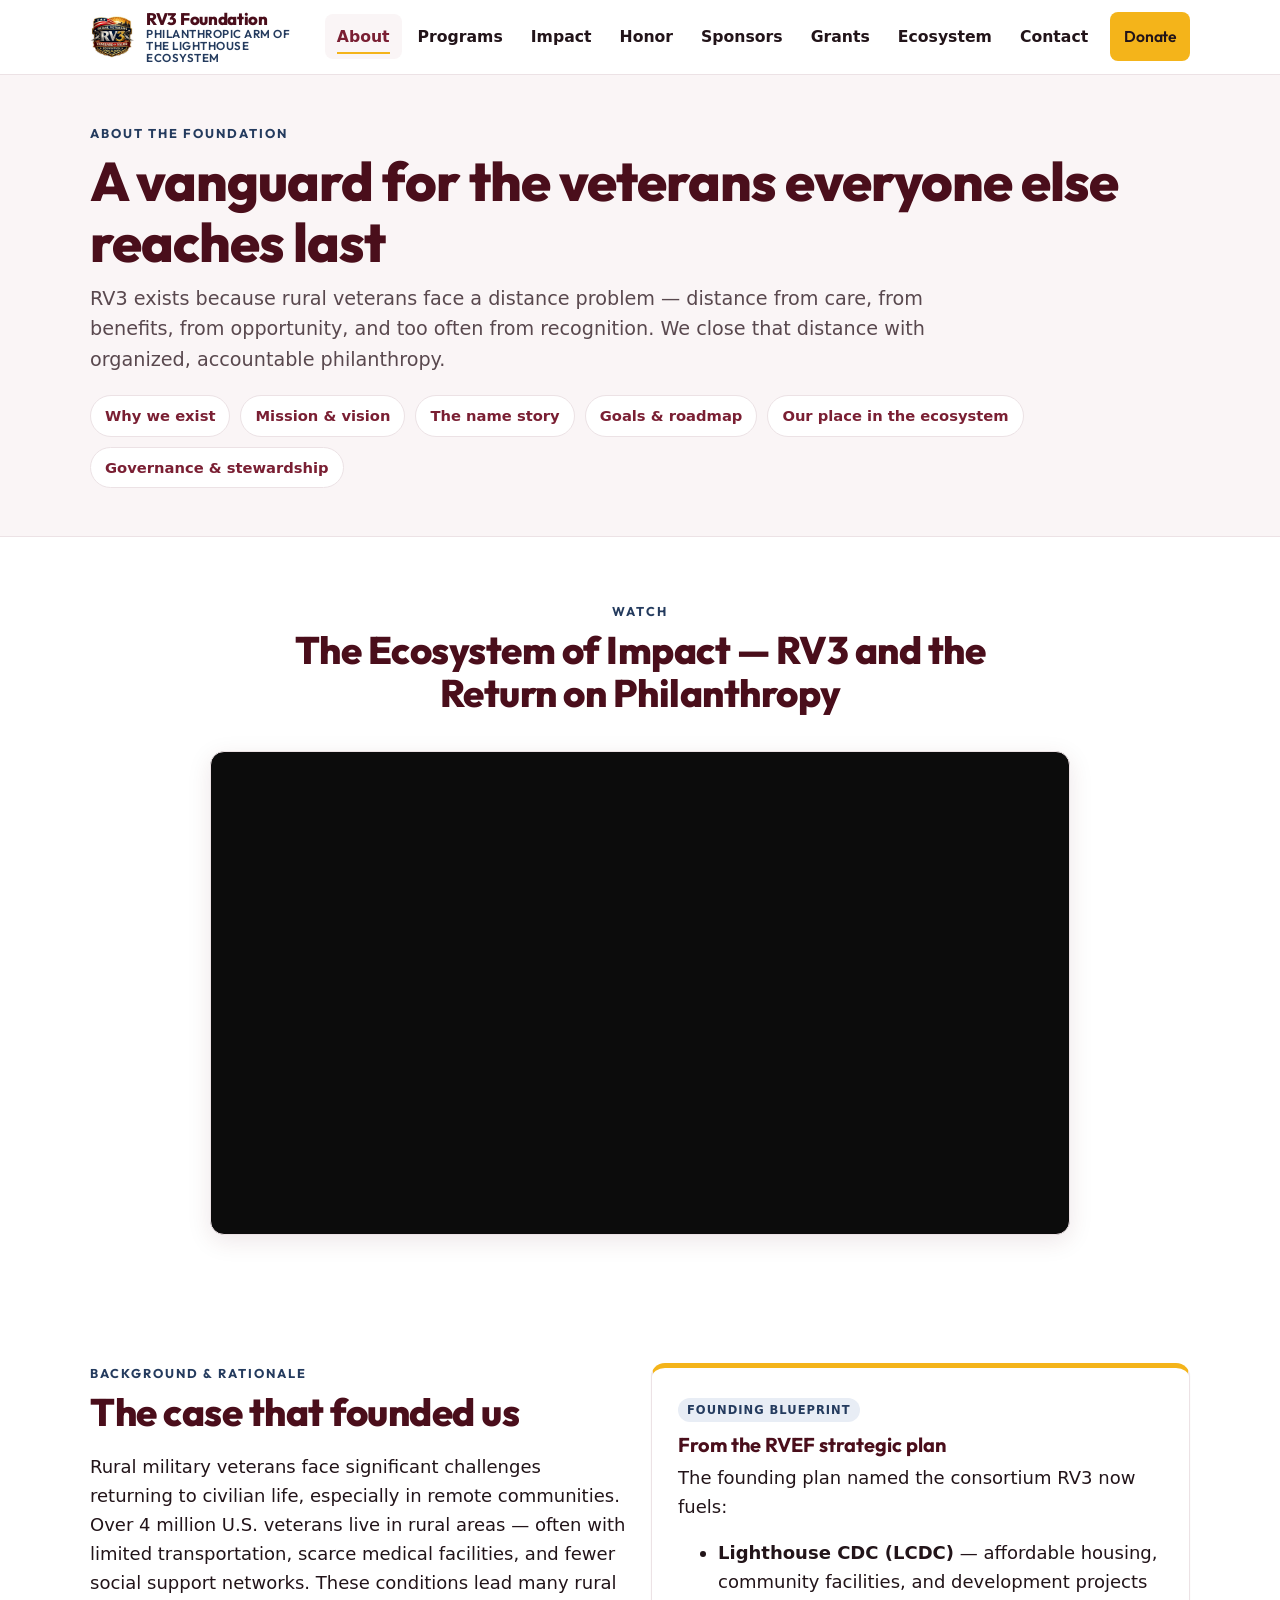
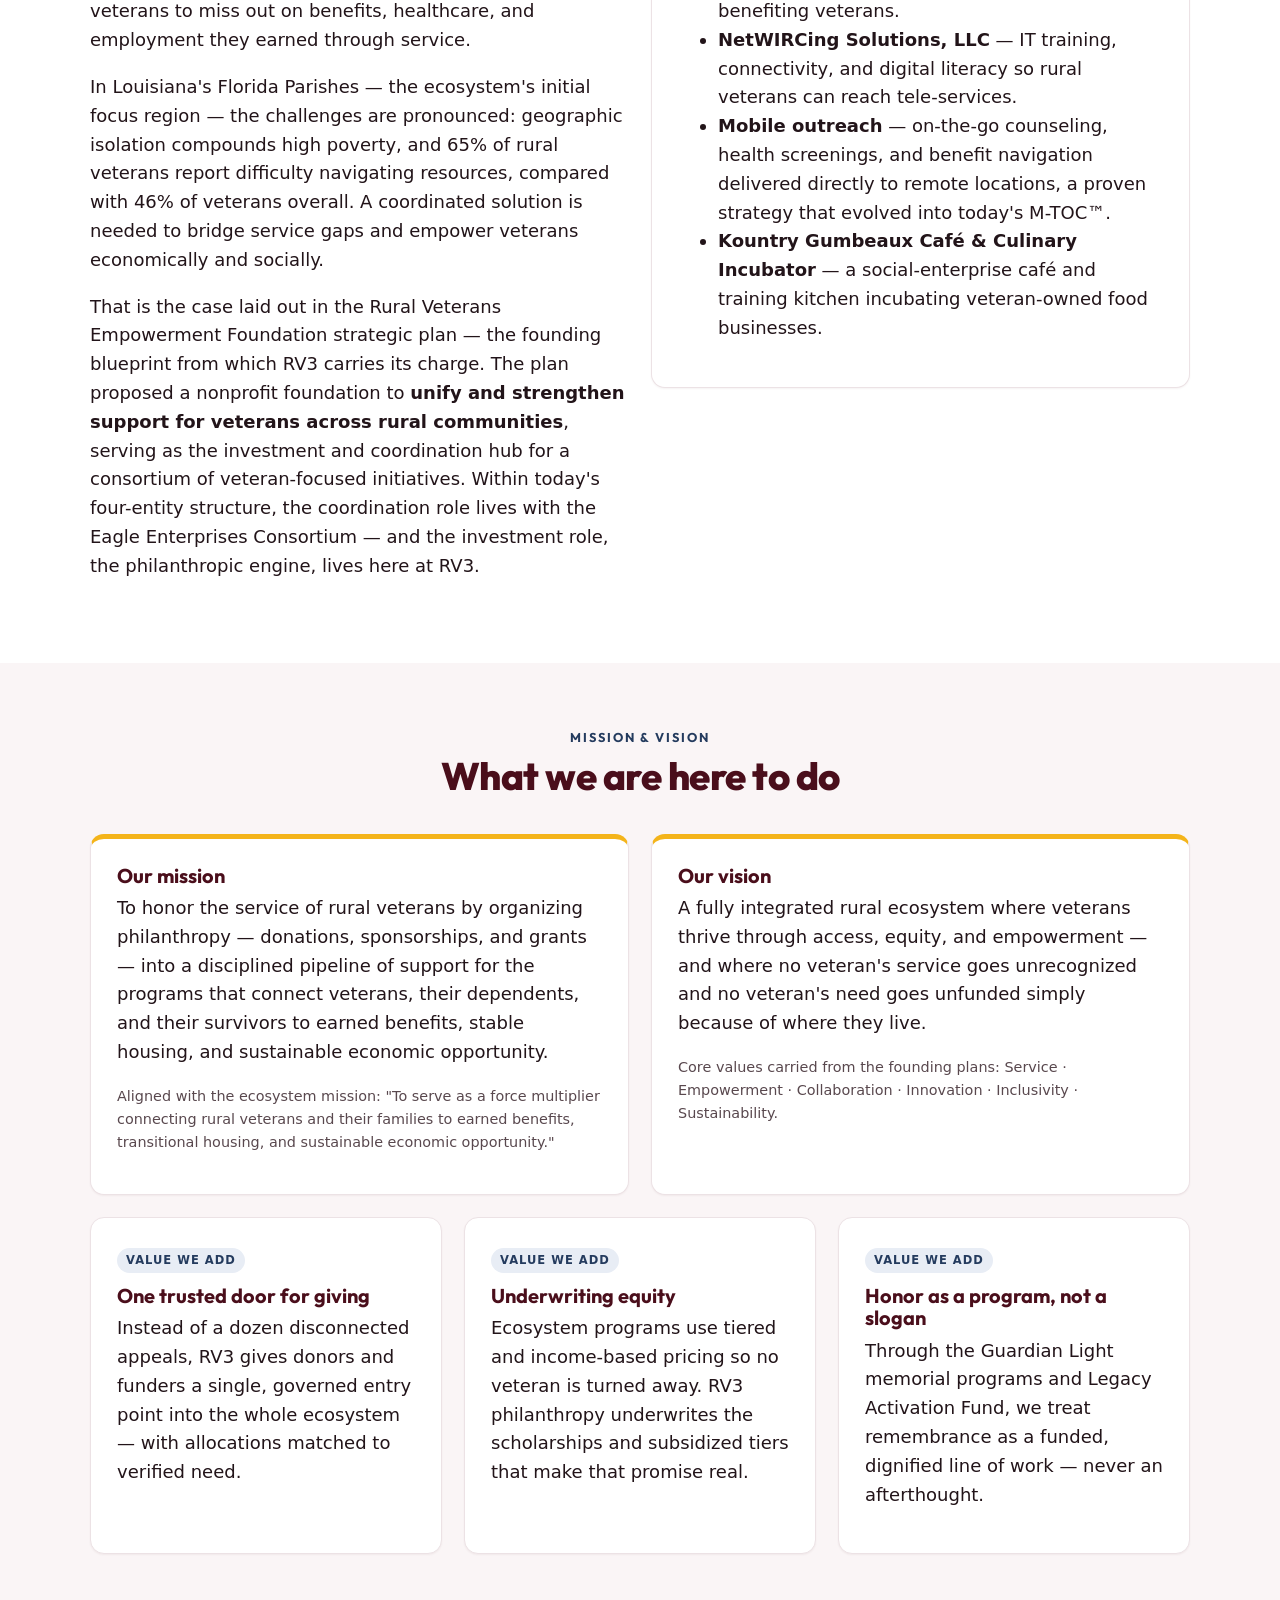
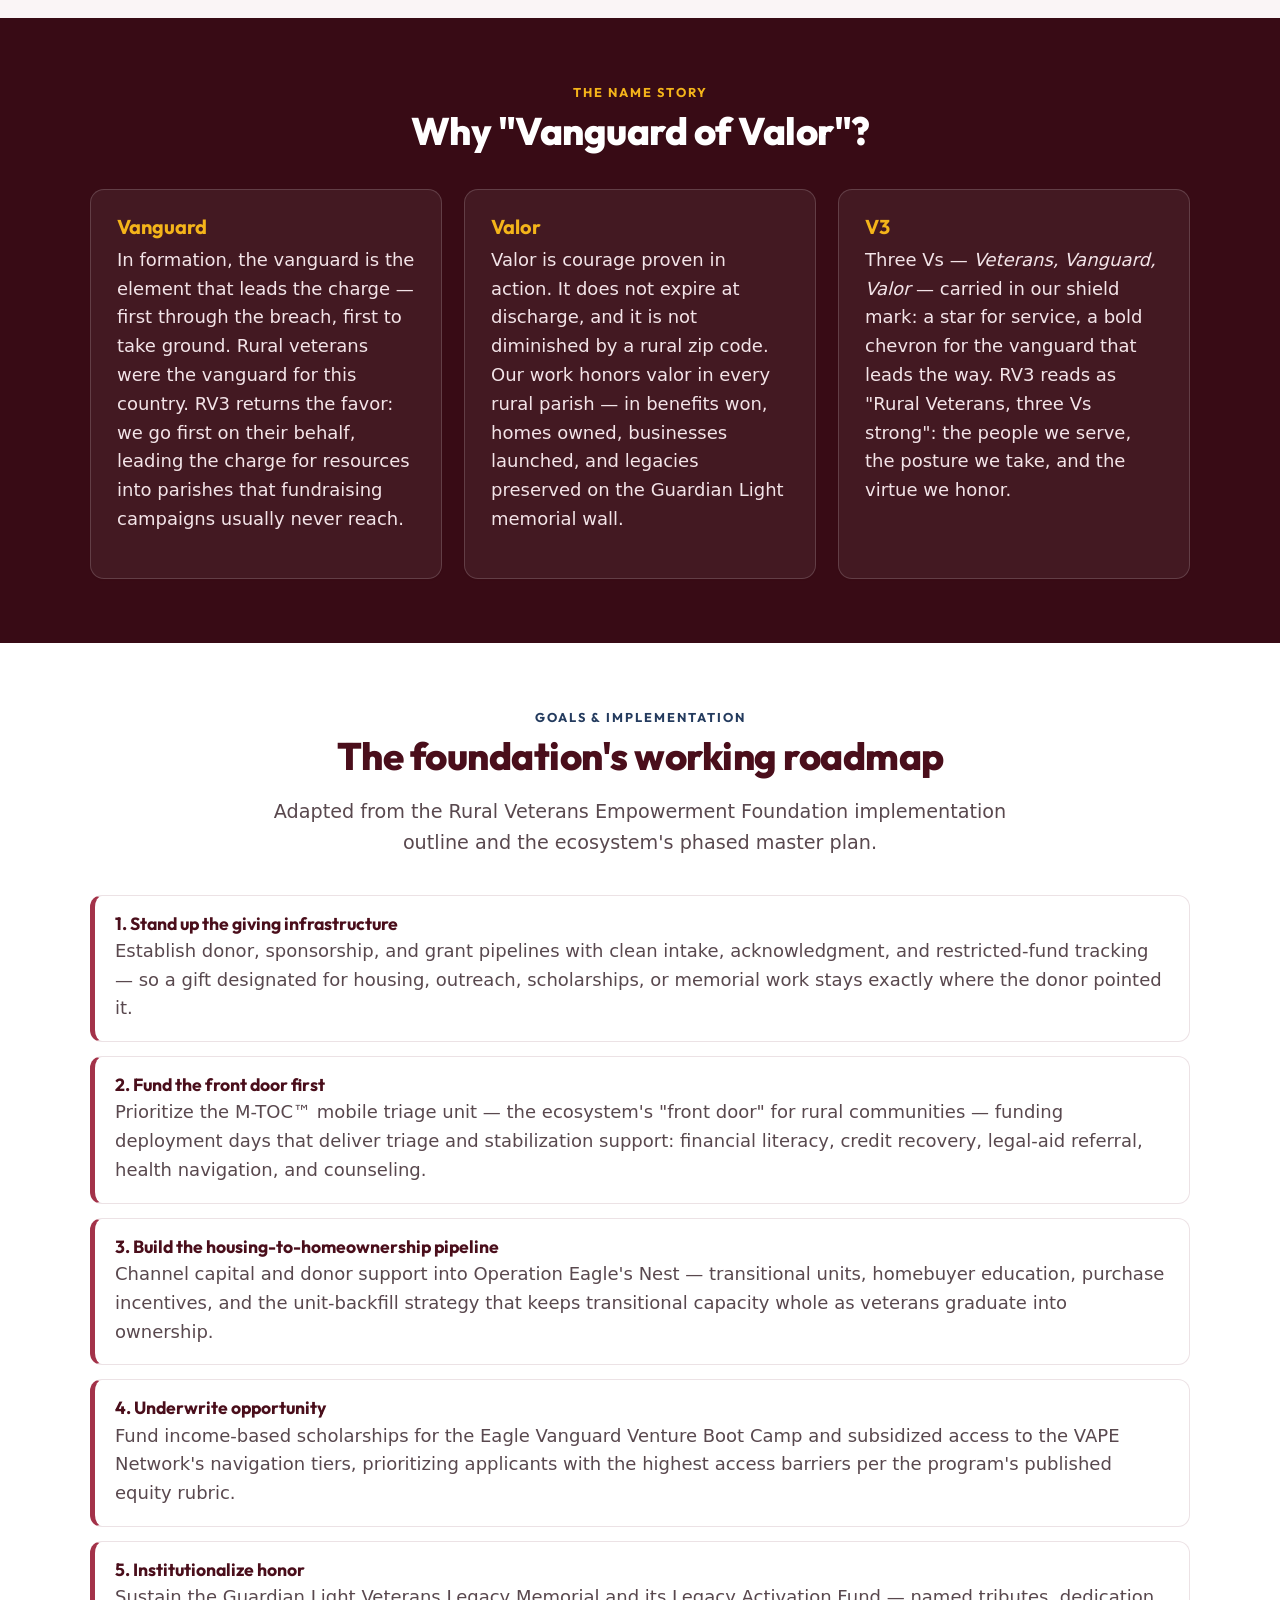
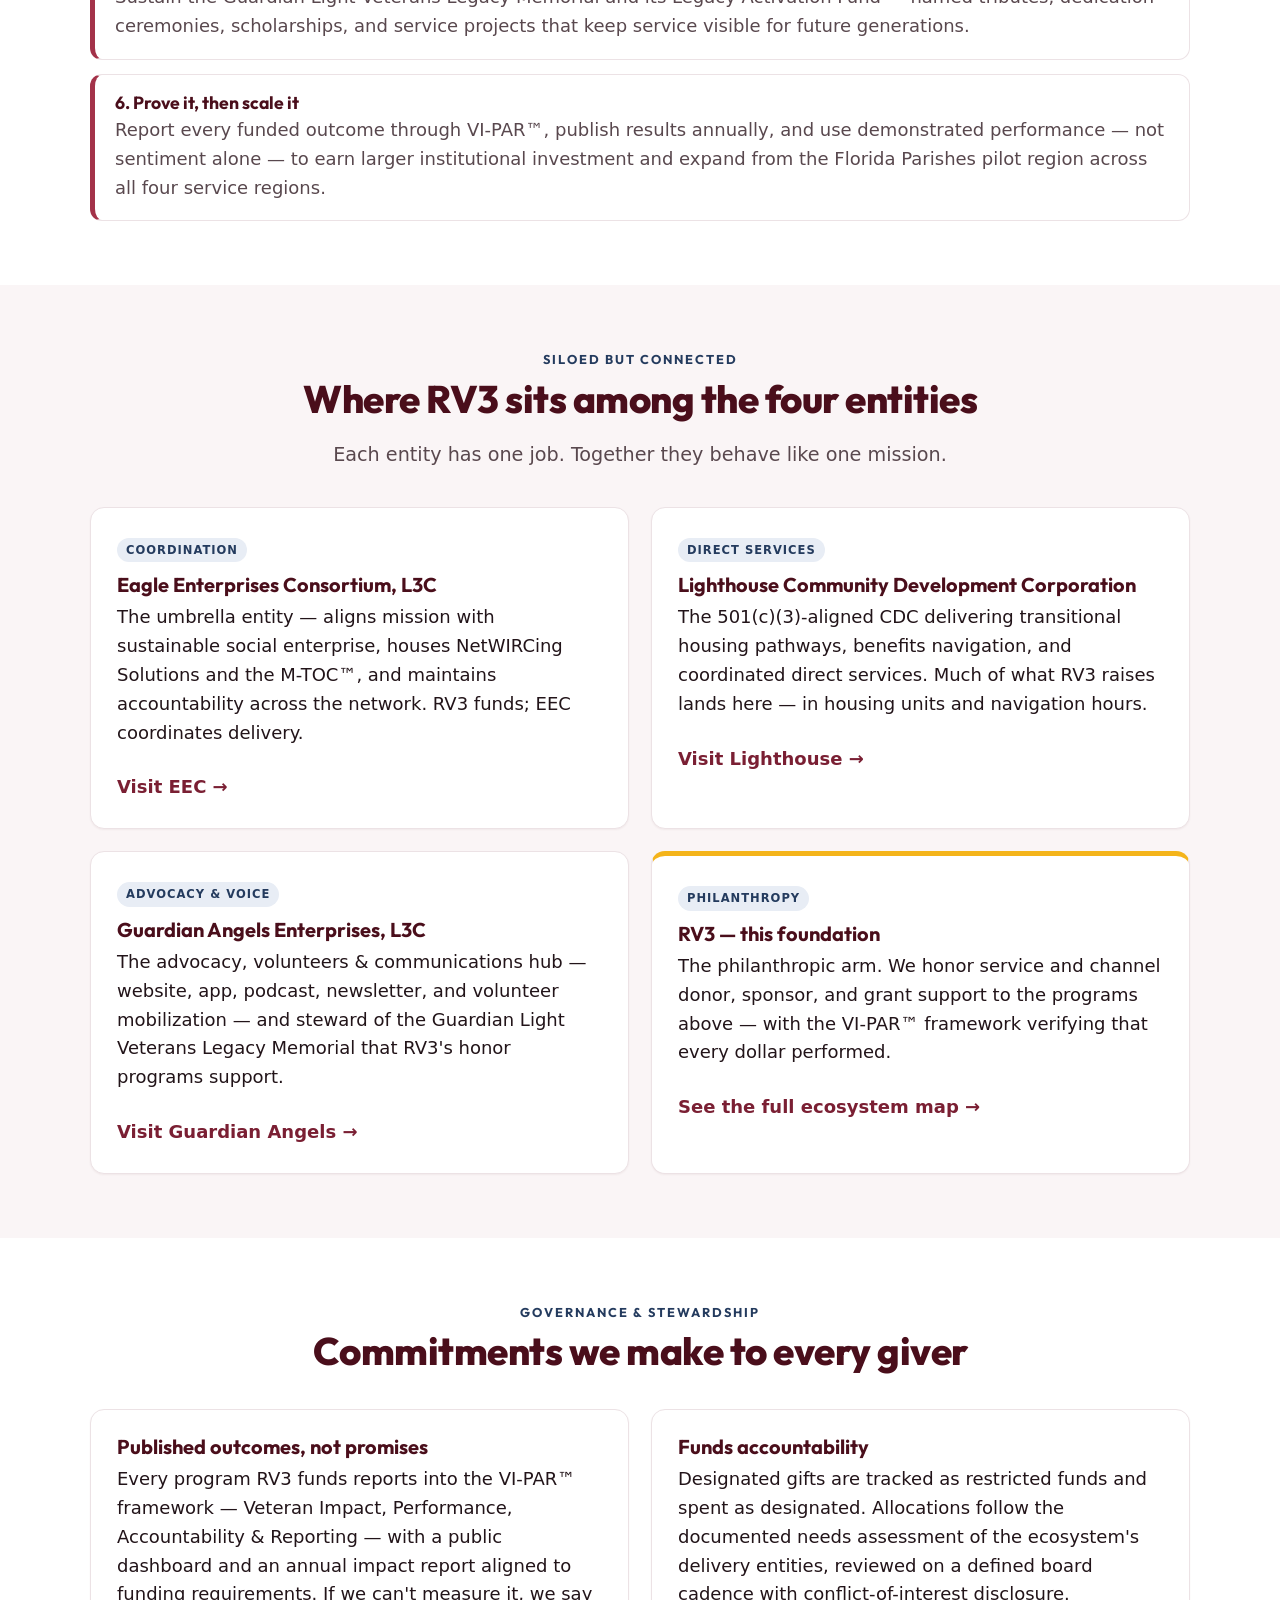
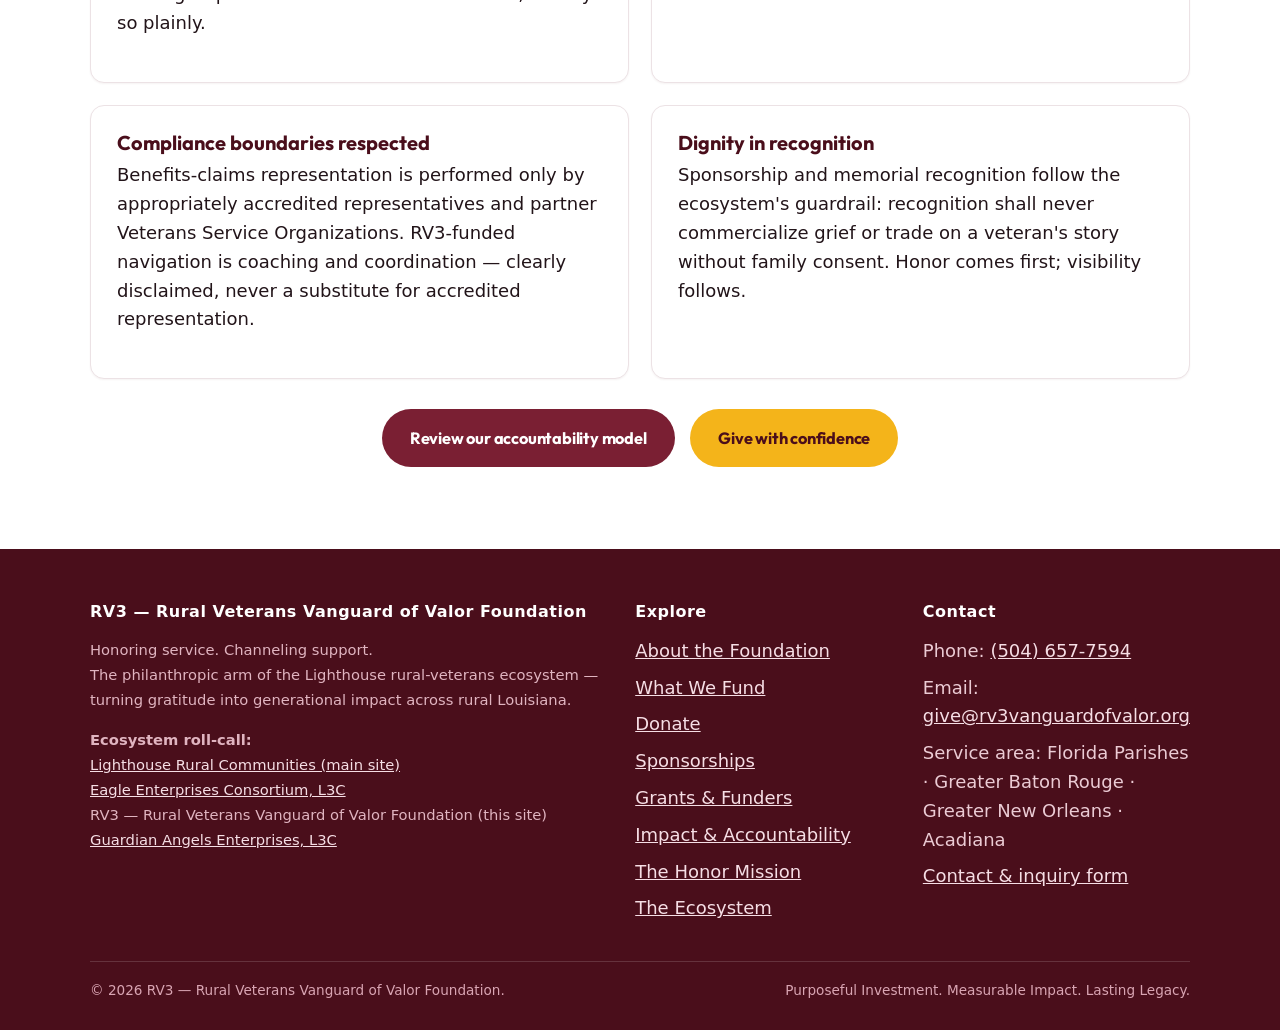
==== commit 4560a9b3: "Correct the published VI-PAR expansion Five pages, including one meta description, expanded VI-PAR a" ====
--- a/about.html
+++ b/about.html
@@ -255,7 +255,7 @@
         <div class="grid grid-2">
           <div class="card">
             <h3>Published outcomes, not promises</h3>
-            <p>Every program RV3 funds reports into the VI-PAR™ framework — Impact, Planning, Access, Resilience — with a public dashboard and an annual impact report aligned to funding requirements. If we can't measure it, we say so plainly.</p>
+            <p>Every program RV3 funds reports into the VI-PAR™ framework — Veteran Impact, Performance, Accountability &amp; Reporting — with a public dashboard and an annual impact report aligned to funding requirements. If we can't measure it, we say so plainly.</p>
           </div>
           <div class="card">
             <h3>Funds accountability</h3>
